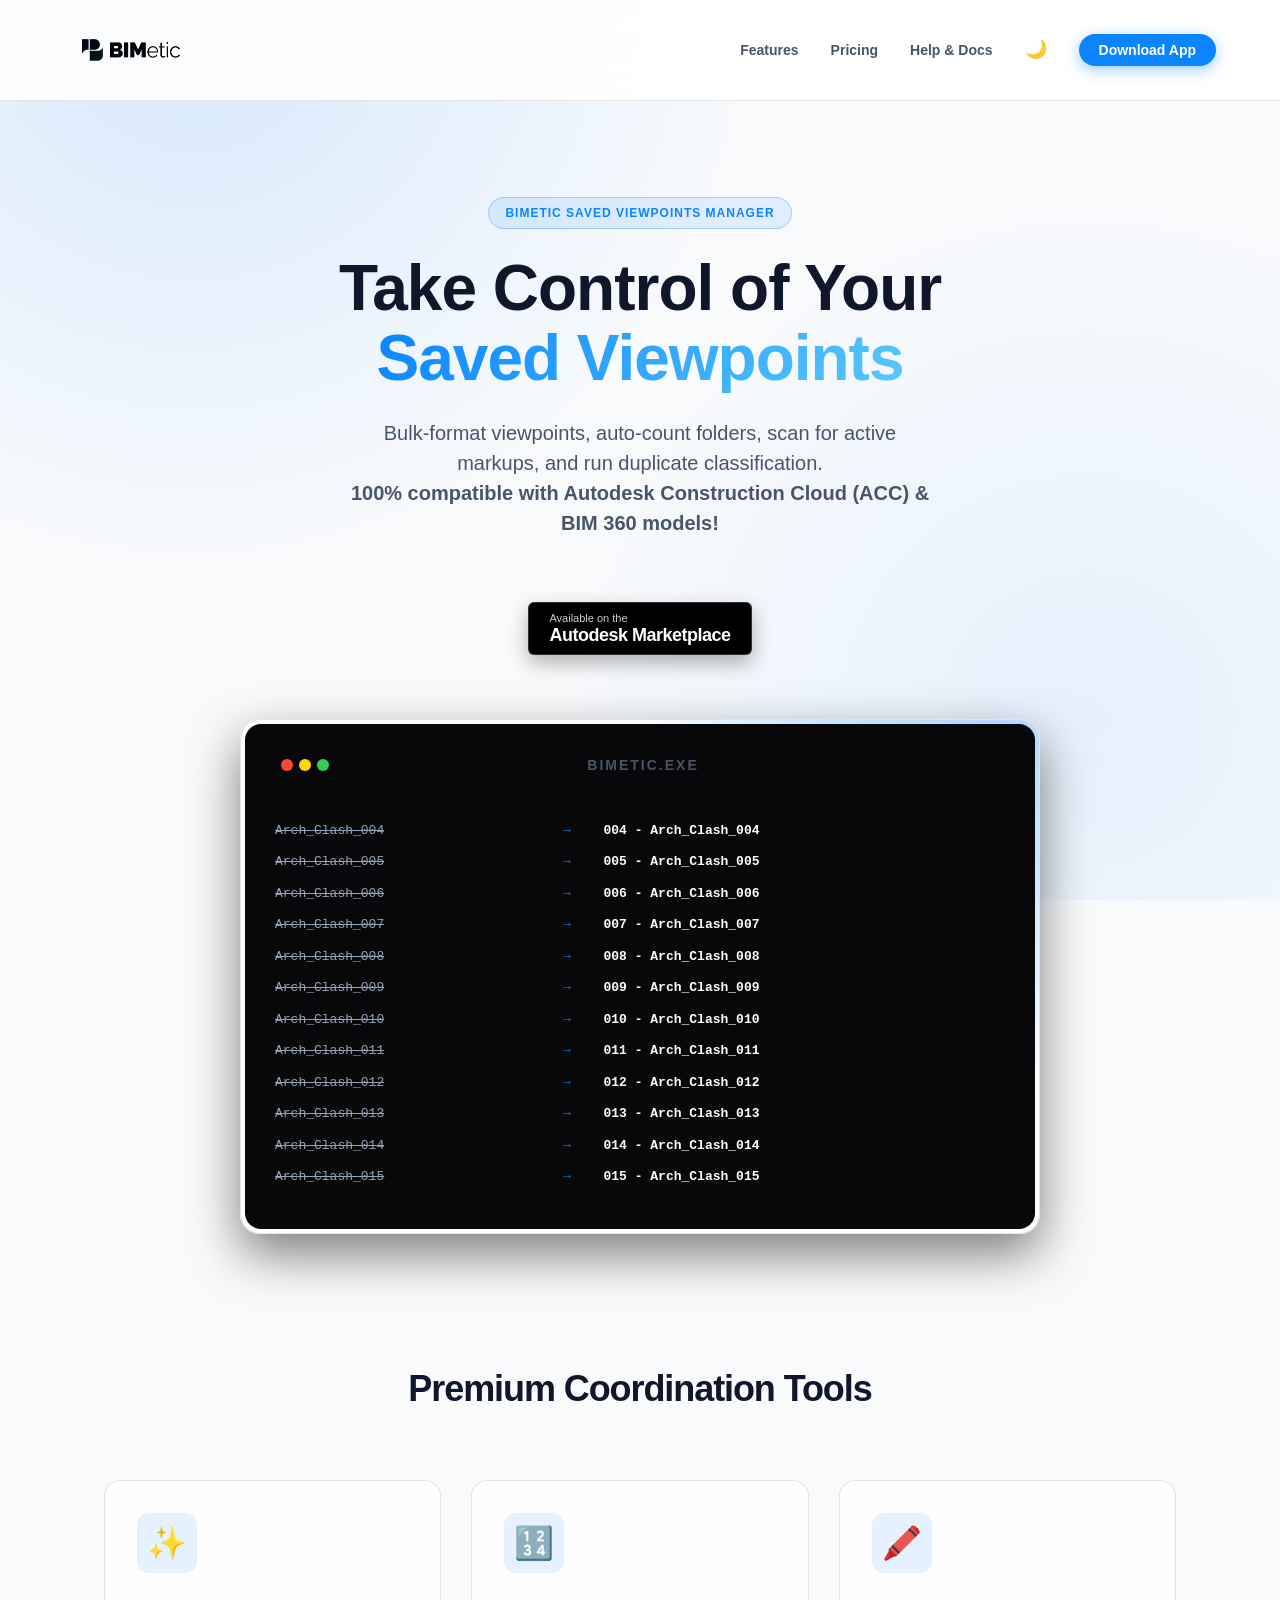
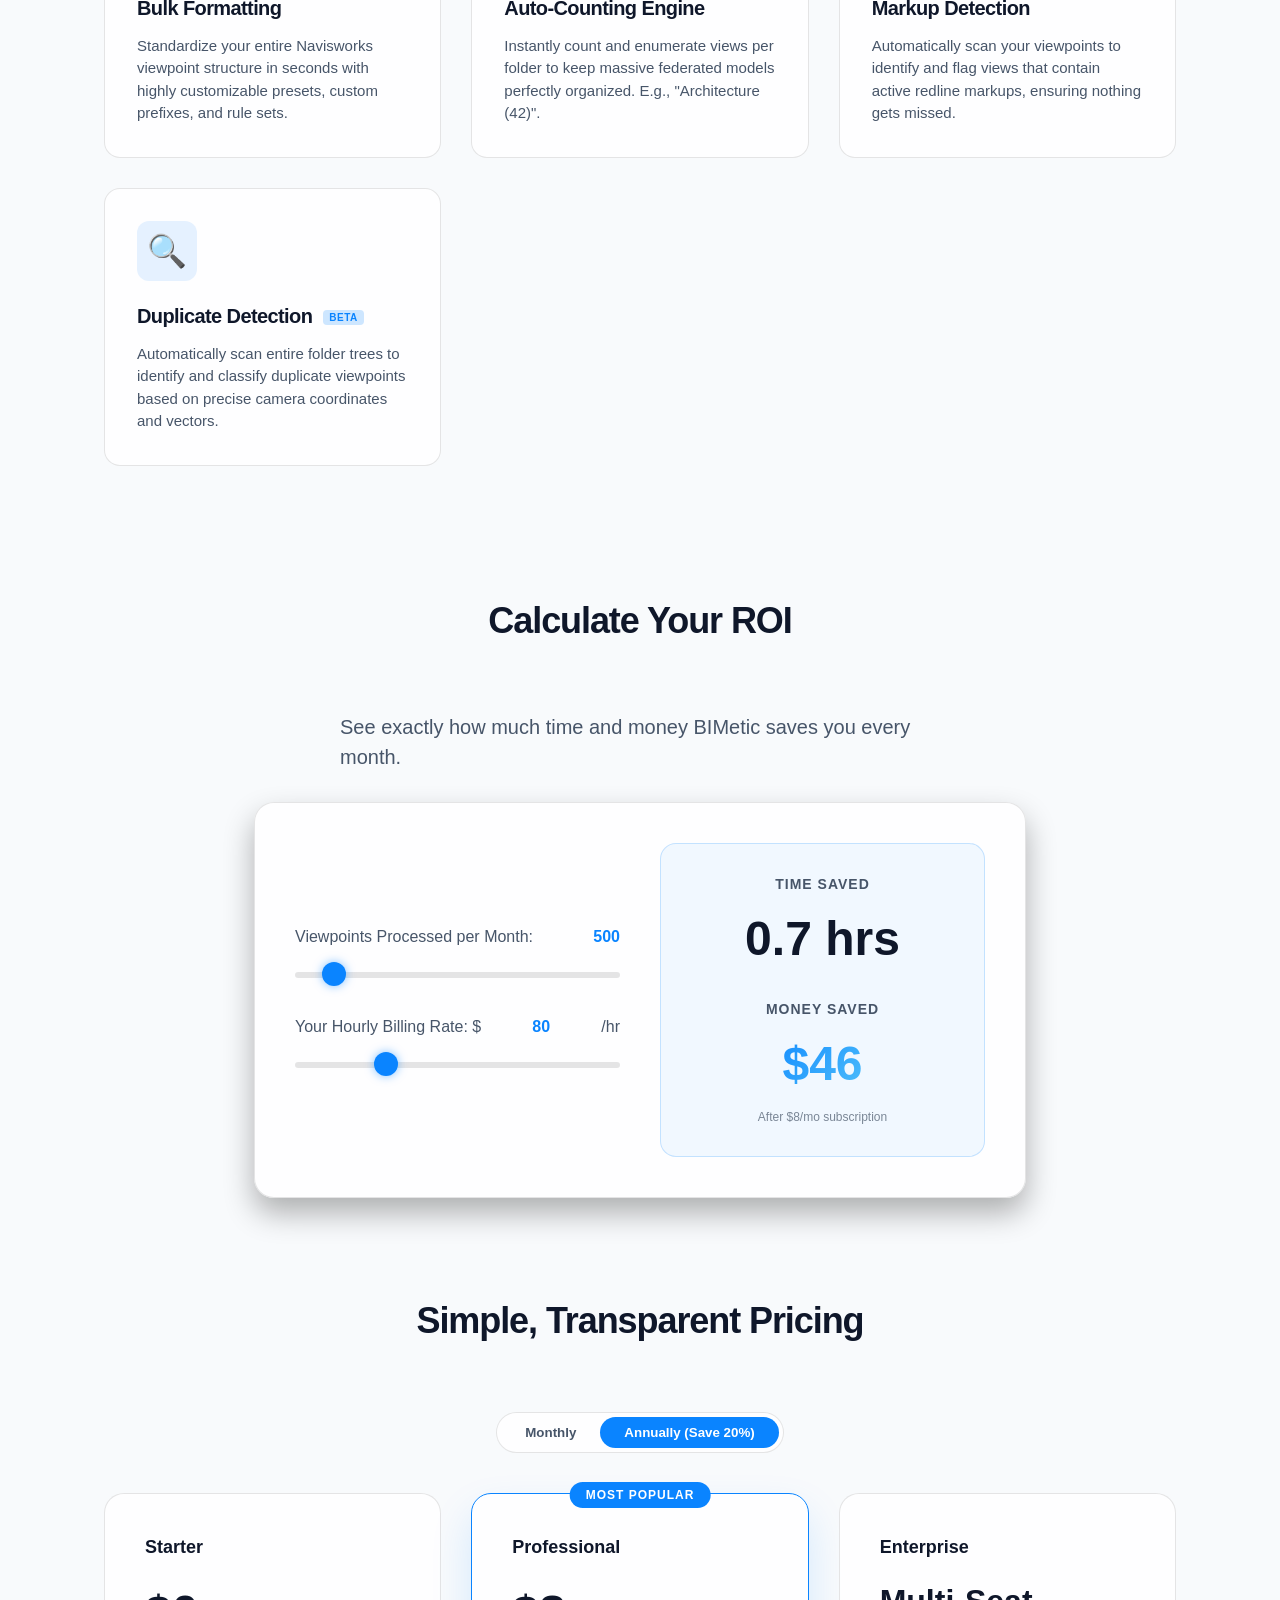
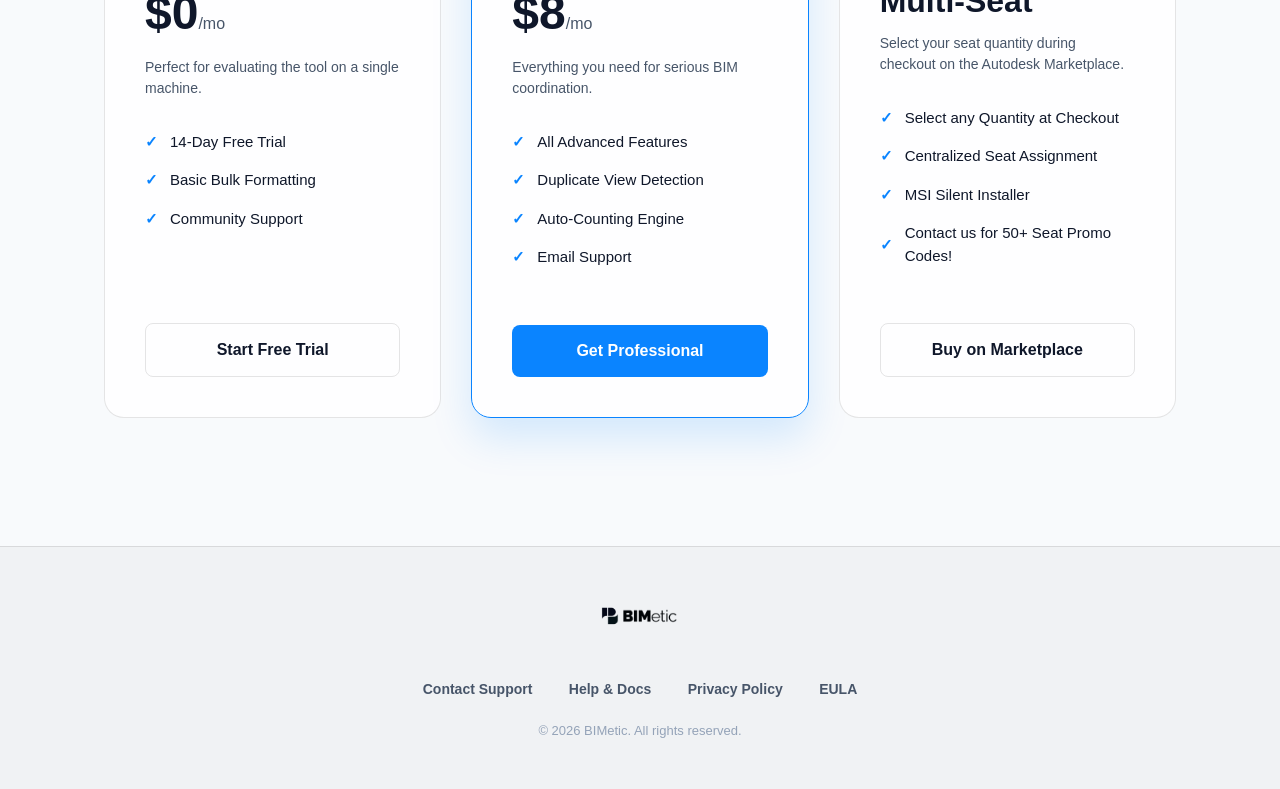
==== index.html @ 674b377f "Add files via upload" ====
<!DOCTYPE html>
<html lang="en">
<head>
    <meta charset="UTF-8">
    <meta name="viewport" content="width=device-width, initial-scale=1.0">
    <title>BIMetic | Saved Viewpoints Manager</title>
    <link rel="icon" type="image/png" href="icon.png">
    
    <!-- Open Graph / Social SEO Meta Tags -->
    <meta property="og:title" content="BIMetic | Saved Viewpoints Manager for Navisworks">
    <meta property="og:description" content="Premium, high-performance plugin to bulk-format, auto-count, and intelligently classify duplicate viewpoints in massive Navisworks federated models.">
    <meta property="og:image" content="logo.png">
    <meta property="og:type" content="website">
    <meta name="twitter:card" content="summary_large_image">
    <meta name="twitter:title" content="BIMetic | Saved Viewpoints Manager">
    <meta name="twitter:description" content="Bring order to your federated models with our ultra-premium automation engine.">
    <meta name="twitter:image" content="logo.png">
    
    <!-- Privacy-Friendly Analytics (Plausible) -->
    <script defer data-domain="bimetic.com" src="https://plausible.io/js/script.js"></script>
    <script>window.plausible = window.plausible || function() { (window.plausible.q = window.plausible.q || []).push(arguments) }</script>

    <link rel="stylesheet" href="styles.css">
</head>
<body data-theme="light">
    <header class="navbar">
        <div class="logo">
            <img src="logo.png" alt="BIMetic Logo">
        </div>
        <ul class="nav-links">
            <li><a href="#features">Features</a></li>
            <li><a href="#pricing">Pricing</a></li>
            <li><a href="help.html">Help & Docs</a></li>
            <li><button id="theme-btn" style="background:transparent; border:none; color:var(--text-primary); cursor:pointer; font-size:18px;">🌙</button></li>
            <li><a href="https://apps.autodesk.com/" class="btn-nav" target="_blank">Download App</a></li>
        </ul>
    </header>

    <section class="hero">
        <div class="badge">BIMETIC SAVED VIEWPOINTS MANAGER</div>
        <h1>Take Control of Your <br><span class="highlight">Saved Viewpoints</span></h1>
        <p class="subtitle">Bulk-format viewpoints, auto-count folders, scan for active markups, and run duplicate classification.<br><strong>100% compatible with Autodesk Construction Cloud (ACC) &amp; BIM 360 models!</strong></p>
        <a href="https://apps.autodesk.com/" target="_blank" style="display:inline-flex; align-items:center; background:#000; color:#fff; text-decoration:none; padding:10px 20px; border-radius:6px; margin-top:24px; font-family: -apple-system, BlinkMacSystemFont, 'Segoe UI', Roboto, Helvetica, Arial, sans-serif; box-shadow: 0 8px 20px rgba(0,0,0,0.3); transition: transform 0.2s ease; border: 1px solid rgba(255,255,255,0.2); animation: fadeInUp 0.8s ease-out 0.5s both;" onmouseover="this.style.transform='scale(1.05)'" onmouseout="this.style.transform='scale(1)'">
            <div style="display:flex; flex-direction:column; text-align:left;">
                <span style="font-size:11px; opacity:0.8; line-height:1; margin-bottom: 2px;">Available on the</span>
                <span style="font-size:18px; font-weight:bold; letter-spacing:-0.5px; line-height:1;">Autodesk Marketplace</span>
            </div>
        </a>
    </section>

    <!-- Sleek Terminal Demo Animation -->
    <div class="demo-container">
        <div class="demo-card">
            <div class="demo-inner">
                <div class="demo-header">
                    <div class="demo-controls">
                        <span></span><span></span><span></span>
                    </div>
                    <div class="demo-title">BIMETIC.EXE</div>
                    <div style="width: 48px;"></div> <!-- Spacer -->
                </div>
                
                <div class="demo-animation" id="demo-terminal" style="height: 380px; display: flex; flex-direction: column; justify-content: flex-start; overflow: hidden;">
                </div>
            </div>
        </div>
    </div>

    <!-- Markup Features Section -->
    <section id="features" class="features-section">
        <h2 class="section-title animate-on-scroll">Premium Coordination Tools</h2>
        <div class="features-grid">
            <div class="feature-card animate-on-scroll">
                <div class="feature-icon">✨</div>
                <h3>Bulk Formatting</h3>
                <p>Standardize your entire Navisworks viewpoint structure in seconds with highly customizable presets, custom prefixes, and rule sets.</p>
            </div>
            <div class="feature-card animate-on-scroll">
                <div class="feature-icon">🔢</div>
                <h3>Auto-Counting Engine</h3>
                <p>Instantly count and enumerate views per folder to keep massive federated models perfectly organized. E.g., "Architecture (42)".</p>
            </div>
            <div class="feature-card animate-on-scroll">
                <div class="feature-icon">🖍️</div>
                <h3>Markup Detection</h3>
                <p>Automatically scan your viewpoints to identify and flag views that contain active redline markups, ensuring nothing gets missed.</p>
            </div>
            <div class="feature-card animate-on-scroll">
                <div class="feature-icon">🔍</div>
                <h3>Duplicate Detection <span style="font-size: 10px; background: rgba(10, 132, 255, 0.2); color: var(--primary-blue); padding: 2px 6px; border-radius: 4px; vertical-align: middle; margin-left: 6px; letter-spacing: 0.5px;">BETA</span></h3>
                <p>Automatically scan entire folder trees to identify and classify duplicate viewpoints based on precise camera coordinates and vectors.</p>
            </div>
        </div>
    </section>

    <!-- ROI Calculator Section -->
    <section id="roi" class="roi-section">
        <h2 class="section-title animate-on-scroll">Calculate Your ROI</h2>
        <p class="subtitle animate-on-scroll" style="margin-bottom: 30px;">See exactly how much time and money BIMetic saves you every month.</p>
        
        <div class="roi-container animate-on-scroll">
            <div class="roi-sliders">
                <div class="slider-group">
                    <label for="roi-viewpoints">Viewpoints Processed per Month: <span id="roi-viewpoints-val" class="highlight-text">500</span></label>
                    <input type="range" id="roi-viewpoints" min="50" max="5000" step="50" value="500">
                </div>
                <div class="slider-group">
                    <label for="roi-rate">Your Hourly Billing Rate: $<span id="roi-rate-val" class="highlight-text">80</span>/hr</label>
                    <input type="range" id="roi-rate" min="20" max="250" step="5" value="80">
                </div>
            </div>
            <div class="roi-results">
                <div class="roi-stat">
                    <h4>Time Saved</h4>
                    <div class="roi-number" id="roi-time">0.7 hrs</div>
                </div>
                <div class="roi-stat">
                    <h4>Money Saved</h4>
                    <div class="roi-number highlight" id="roi-money">$46</div>
                    <div class="roi-disclaimer">After $8/mo subscription</div>
                </div>
            </div>
        </div>
    </section>

    <!-- Comprehensive Pricing Section -->
    <section id="pricing" class="pricing-section">
        <h2 class="section-title animate-on-scroll">Simple, Transparent Pricing</h2>
        
        <div class="pricing-toggle animate-on-scroll">
            <div class="toggle-bg">
                <button class="toggle-btn" id="btn-monthly">Monthly</button>
                <button class="toggle-btn active" id="btn-annual">Annually (Save 20%)</button>
            </div>
        </div>

        <div class="pricing-grid">
            <!-- Basic Tier -->
            <div class="pricing-card animate-on-scroll">
                <div class="pricing-tier">Starter</div>
                <div class="pricing-price" id="price-starter">$0<span>/mo</span></div>
                <p class="pricing-desc">Perfect for evaluating the tool on a single machine.</p>
                
                <ul class="pricing-features">
                    <li>14-Day Free Trial</li>
                    <li>Basic Bulk Formatting</li>
                    <li>Community Support</li>
                </ul>
                <a href="https://apps.autodesk.com/" class="btn-price btn-price-outline" target="_blank" onclick="plausible('Starter Tier Click')" style="text-align: center; display: block; text-decoration: none;">Start Free Trial</a>
            </div>

            <!-- Pro Tier (Popular) -->
            <div class="pricing-card popular animate-on-scroll">
                <div class="popular-badge">MOST POPULAR</div>
                <div class="pricing-tier">Professional</div>
                <div class="pricing-price" id="price-pro">$8<span>/mo</span></div>
                <p class="pricing-desc">Everything you need for serious BIM coordination.</p>
                
                <ul class="pricing-features">
                    <li>All Advanced Features</li>
                    <li>Duplicate View Detection</li>
                    <li>Auto-Counting Engine</li>
                    <li>Email Support</li>
                </ul>
                <a href="https://apps.autodesk.com/" class="btn-price btn-price-primary" target="_blank" onclick="plausible('Professional Tier Click')" style="text-align: center; display: block; text-decoration: none;">Get Professional</a>
            </div>

            <!-- Enterprise Tier -->
            <div class="pricing-card animate-on-scroll">
                <div class="pricing-tier">Enterprise</div>
                <div class="pricing-price" style="font-size: 32px;">Multi-Seat</div>
                <p class="pricing-desc">Select your seat quantity during checkout on the Autodesk Marketplace.</p>
                
                <ul class="pricing-features">
                    <li>Select any Quantity at Checkout</li>
                    <li>Centralized Seat Assignment</li>
                    <li>MSI Silent Installer</li>
                    <li>Contact us for 50+ Seat Promo Codes!</li>
                </ul>
                <a href="https://apps.autodesk.com/" class="btn-price btn-price-outline" target="_blank" onclick="plausible('Enterprise Tier Click')" style="text-align: center; display: block; text-decoration: none;">Buy on Marketplace</a>
            </div>
        </div>
    </section>

    <footer class="footer">
        <div class="logo" style="margin-bottom: 20px;">
            <img src="logo.png" alt="BIMetic Logo">
        </div>
        <div>
            <a href="contact.html">Contact Support</a>
            <a href="help.html">Help & Docs</a>
            <a href="privacy.html">Privacy Policy</a>
            <a href="eula.html">EULA</a>
        </div>
        <p style="font-size: 13px; color: var(--text-muted); margin-top: 20px;">&copy; 2026 BIMetic. All rights reserved.</p>
    </footer>

    <script src="script.js"></script>
</body>
</html>
---- styles.css ----
/* 
  BIMetic Ultra-Premium Web Theme 
  Aesthetic: Deep Dark Mode, Vibrant Accents, High-End SaaS 
*/

:root {
    --bg-main: #08080a; /* Deepest black for background */
    --bg-card: rgba(28, 28, 30, 0.7); /* Apple-like translucent grey */
    --bg-card-hover: rgba(44, 44, 46, 0.9);
    
    --text-primary: #ffffff;
    --text-secondary: #a1a1a6;
    --text-muted: #636366;
    
    --primary-blue: #0a84ff;
    --primary-blue-hover: #0070e0;
    --primary-glow: rgba(10, 132, 255, 0.4);
    
    --success-green: #30d158;
    
    --border-color: rgba(255, 255, 255, 0.1);
    --border-highlight: rgba(10, 132, 255, 0.5);
    
    --nav-bg: rgba(8, 8, 10, 0.8);
    --footer-bg: rgba(0, 0, 0, 0.5);
    
    --transition-smooth: all 0.3s cubic-bezier(0.25, 0.8, 0.25, 1);
}

[data-theme="light"] {
    --bg-main: #f8fafc;
    --bg-card: rgba(255, 255, 255, 0.8);
    --bg-card-hover: rgba(255, 255, 255, 1);
    
    --text-primary: #0f172a;
    --text-secondary: #475569;
    --text-muted: #94a3b8;
    
    --border-color: rgba(0, 0, 0, 0.1);
    --border-highlight: rgba(10, 132, 255, 0.5);
    
    --nav-bg: rgba(255, 255, 255, 0.9);
    --footer-bg: rgba(0, 0, 0, 0.03);
}

[data-theme="light"] .logo img,
[data-theme="light"] .footer img {
    /* If the logo has white text, we invert its brightness in light mode to make it dark */
    filter: brightness(0.1); 
}

* {
    margin: 0;
    padding: 0;
    box-sizing: border-box;
}

body {
    font-family: -apple-system, BlinkMacSystemFont, "SF Pro Display", "Segoe UI", Roboto, Helvetica, Arial, sans-serif;
    -webkit-font-smoothing: antialiased;
    -moz-osx-font-smoothing: grayscale;
    background-color: var(--bg-main);
    color: var(--text-primary);
    line-height: 1.5;
    overflow-x: hidden;
    
    /* Premium glow background */
    background-image: 
        radial-gradient(circle at 15% 0%, rgba(10, 132, 255, 0.15) 0%, transparent 40%),
        radial-gradient(circle at 85% 80%, rgba(10, 132, 255, 0.08) 0%, transparent 40%);
    background-attachment: fixed;
    transition: background-color 0.4s ease, color 0.4s ease;
}

h1, h2, h3 {
    letter-spacing: -0.03em;
}

/* Navbar */
.navbar {
    display: flex;
    justify-content: space-between;
    align-items: center;
    padding: 1.5rem 5%;
    position: sticky;
    top: 0;
    z-index: 100;
    background: var(--nav-bg);
    backdrop-filter: blur(20px);
    -webkit-backdrop-filter: blur(20px);
    border-bottom: 1px solid var(--border-color);
}

.logo {
    position: relative;
    z-index: 1;
    padding: 6px 14px;
    border-radius: 8px;
    display: inline-flex;
    align-items: center;
    background-color: transparent;
    transition: background-color 0.3s ease, box-shadow 0.3s ease;
}

.logo img {
    height: 40px;
    object-fit: contain;
    display: block;
}

/* Clean white container for dark logo in Dark Mode */
[data-theme="dark"] .logo {
    background-color: rgba(255, 255, 255, 0.95);
    box-shadow: 0 2px 10px rgba(0,0,0,0.2);
}

.nav-links {
    display: flex;
    gap: 2rem;
    list-style: none;
    align-items: center;
}

.nav-links a {
    color: var(--text-secondary);
    text-decoration: none;
    font-weight: 600;
    font-size: 14px;
    transition: var(--transition-smooth);
}

.nav-links a:hover {
    color: var(--text-primary);
}

.btn-nav {
    background: var(--primary-blue);
    color: white !important;
    padding: 8px 20px;
    border-radius: 20px;
    box-shadow: 0 4px 15px var(--primary-glow);
}

.btn-nav:hover {
    background: var(--primary-blue-hover);
    transform: translateY(-2px);
}

/* Header Section */
.hero {
    display: flex;
    flex-direction: column;
    align-items: center;
    text-align: center;
    padding: 6rem 5% 4rem;
    min-height: 60vh;
}

.badge {
    display: inline-flex;
    align-items: center;
    background: rgba(10, 132, 255, 0.1);
    border: 1px solid rgba(10, 132, 255, 0.3);
    border-radius: 100px;
    padding: 6px 16px;
    margin-bottom: 24px;
    font-size: 12px;
    font-weight: 700;
    letter-spacing: 1px;
    color: var(--primary-blue);
    animation: fadeInDown 0.8s ease-out;
}

.hero h1 {
    font-size: clamp(40px, 5vw, 64px);
    font-weight: 800;
    margin-bottom: 24px;
    color: var(--text-primary);
    letter-spacing: -1px;
    line-height: 1.1;
    animation: fadeInUp 0.8s ease-out 0.2s both;
}

.highlight {
    background: linear-gradient(135deg, #0a84ff, #5ac8fa);
    -webkit-background-clip: text;
    -webkit-text-fill-color: transparent;
}

.subtitle {
    font-size: 20px;
    color: var(--text-secondary);
    max-width: 600px;
    margin: 0 auto 40px;
    animation: fadeInUp 0.8s ease-out 0.4s both;
}

/* Demo Section (Surprise Me Animation) */
.demo-container {
    padding: 0 5% 6rem;
    display: flex;
    justify-content: center;
    perspective: 1000px;
    animation: fadeInUp 1s ease-out 0.6s both;
}

.demo-card {
    background: var(--bg-card);
    backdrop-filter: blur(20px);
    -webkit-backdrop-filter: blur(20px);
    border-radius: 20px;
    padding: 4px; /* Thin inner border effect */
    width: 100%;
    max-width: 800px;
    border: 1px solid var(--border-color);
    box-shadow: 0 20px 50px rgba(0,0,0,0.5);
    transition: var(--transition-smooth);
    position: relative;
    overflow: hidden;
}

/* Cool animated glow border around demo */
.demo-card::before {
    content: '';
    position: absolute;
    top: -50%; left: -50%;
    width: 200%; height: 200%;
    background: conic-gradient(transparent, var(--primary-blue), transparent 30%);
    animation: rotate 4s linear infinite;
    z-index: -1;
    opacity: 0.3;
}

@keyframes rotate {
    100% { transform: rotate(360deg); }
}

.demo-inner {
    background: #08080a; /* Hardcode dark theme for terminal readability */
    border-radius: 16px;
    padding: 30px;
    height: 100%;
}

.demo-header {
    display: flex;
    justify-content: space-between;
    align-items: center;
    margin-bottom: 24px;
    border-bottom: 1px solid var(--border-color);
    padding-bottom: 16px;
}

.demo-title {
    font-size: 14px;
    font-weight: 700;
    color: var(--text-secondary);
    letter-spacing: 2px;
}

.demo-controls span {
    display: inline-block;
    width: 12px; height: 12px;
    border-radius: 50%;
    margin-left: 6px;
}
.demo-controls span:nth-child(1) { background: #ff453a; }
.demo-controls span:nth-child(2) { background: #ffd60a; }
.demo-controls span:nth-child(3) { background: #30d158; }

.demo-animation {
    font-family: 'Consolas', 'Courier New', monospace;
    font-size: 15px;
    color: var(--text-secondary);
}

.demo-line {
    margin-bottom: 16px;
    display: flex;
    align-items: center;
    padding: 8px 0;
    border-bottom: 1px dashed rgba(255,255,255,0.05);
}

.demo-old {
    width: 40%;
    text-decoration: line-through;
    color: var(--text-muted);
}

.demo-arrow {
    width: 10%;
    text-align: center;
    color: var(--primary-blue);
    font-weight: bold;
}

.demo-new {
    width: 50%;
    color: var(--text-primary);
    font-weight: bold;
    min-height: 22px; /* Prevent layout shift */
}

/* Features Section */
.features-section {
    padding: 2rem 5% 6rem;
    max-width: 1200px;
    margin: 0 auto;
}

.section-title {
    text-align: center;
    font-size: 36px;
    margin-bottom: 4rem;
}

.features-grid {
    display: grid;
    grid-template-columns: repeat(auto-fit, minmax(300px, 1fr));
    gap: 30px;
}

.feature-card {
    background: var(--bg-card);
    border: 1px solid var(--border-color);
    border-radius: 16px;
    padding: 32px;
    transition: transform 0.1s ease-out, box-shadow 0.3s ease-out, border-color 0.3s ease-out, background 0.3s ease-out;
    position: relative;
    z-index: 1;
}

.feature-card::before {
    content: "";
    position: absolute;
    top: 0; left: 0; right: 0; bottom: 0;
    background: radial-gradient(600px circle at var(--mouse-x, 50%) var(--mouse-y, 50%), rgba(10, 132, 255, 0.08), transparent 40%);
    border-radius: inherit;
    z-index: -1;
    opacity: 0;
    transition: opacity 0.3s;
    pointer-events: none;
}

.feature-card:hover::before {
    opacity: 1;
}

.feature-card:hover {
    border-color: var(--border-highlight);
    box-shadow: 0 15px 30px rgba(0,0,0,0.4);
    background: var(--bg-card-hover);
}

.feature-icon {
    font-size: 32px;
    margin-bottom: 20px;
    background: rgba(10, 132, 255, 0.1);
    width: 60px;
    height: 60px;
    display: flex;
    align-items: center;
    justify-content: center;
    border-radius: 12px;
    color: var(--primary-blue);
}

.feature-card h3 {
    font-size: 20px;
    margin-bottom: 12px;
}

.feature-card p {
    font-size: 15px;
    color: var(--text-secondary);
}

/* ROI Calculator */
.roi-section {
    padding: 2rem 5% 4rem;
    max-width: 900px;
    margin: 0 auto;
}

.roi-container {
    background: var(--bg-card);
    border: 1px solid var(--border-color);
    border-radius: 20px;
    padding: 40px;
    display: grid;
    grid-template-columns: 1fr 1fr;
    gap: 40px;
    box-shadow: 0 15px 30px rgba(0,0,0,0.3);
}

.roi-sliders {
    display: flex;
    flex-direction: column;
    justify-content: center;
    gap: 30px;
}

.slider-group label {
    display: flex;
    justify-content: space-between;
    font-size: 16px;
    color: var(--text-secondary);
    margin-bottom: 12px;
}

.highlight-text {
    color: var(--primary-blue);
    font-weight: bold;
}

input[type=range] {
    -webkit-appearance: none;
    width: 100%;
    background: transparent;
}

input[type=range]::-webkit-slider-thumb {
    -webkit-appearance: none;
    height: 24px;
    width: 24px;
    border-radius: 50%;
    background: var(--primary-blue);
    cursor: pointer;
    margin-top: -10px;
    box-shadow: 0 0 10px rgba(10, 132, 255, 0.5);
}

input[type=range]::-webkit-slider-runnable-track {
    width: 100%;
    height: 6px;
    cursor: pointer;
    background: var(--border-color);
    border-radius: 3px;
}

.roi-results {
    background: rgba(10, 132, 255, 0.05);
    border-radius: 16px;
    padding: 30px;
    display: flex;
    flex-direction: column;
    justify-content: center;
    align-items: center;
    border: 1px solid rgba(10, 132, 255, 0.2);
    text-align: center;
}

.roi-stat {
    margin-bottom: 24px;
}

.roi-stat:last-child {
    margin-bottom: 0;
}

.roi-stat h4 {
    color: var(--text-secondary);
    font-size: 14px;
    text-transform: uppercase;
    letter-spacing: 1px;
    margin-bottom: 8px;
}

.roi-number {
    font-size: 48px;
    font-weight: 800;
    color: var(--text-primary);
}

.roi-disclaimer {
    font-size: 12px;
    color: var(--text-secondary);
    margin-top: 8px;
    opacity: 0.7;
}

@media (max-width: 768px) {
    .roi-container {
        grid-template-columns: 1fr;
    }
}

/* Pricing Section */
.pricing-section {
    padding: 2rem 5% 8rem;
    max-width: 1200px;
    margin: 0 auto;
}

.pricing-toggle {
    display: flex;
    justify-content: center;
    margin-bottom: 40px;
}

.toggle-bg {
    background: var(--bg-card);
    padding: 4px;
    border-radius: 30px;
    display: inline-flex;
    border: 1px solid var(--border-color);
}

.toggle-btn {
    padding: 8px 24px;
    border-radius: 20px;
    border: none;
    background: transparent;
    color: var(--text-secondary);
    font-weight: 600;
    cursor: pointer;
    transition: var(--transition-smooth);
}

.toggle-btn.active {
    background: var(--primary-blue);
    color: white;
}

.pricing-grid {
    display: grid;
    grid-template-columns: repeat(3, 1fr);
    gap: 30px;
}

@media (max-width: 950px) {
    .pricing-grid {
        grid-template-columns: 1fr;
    }
}

.pricing-card {
    background: var(--bg-card);
    border: 1px solid var(--border-color);
    border-radius: 20px;
    padding: 40px;
    display: flex;
    flex-direction: column;
    transition: transform 0.1s ease-out, box-shadow 0.3s ease-out, border-color 0.3s ease-out;
    position: relative;
    z-index: 1;
}

.pricing-card::before {
    content: "";
    position: absolute;
    top: 0; left: 0; right: 0; bottom: 0;
    background: radial-gradient(600px circle at var(--mouse-x, 50%) var(--mouse-y, 50%), rgba(10, 132, 255, 0.08), transparent 40%);
    border-radius: inherit;
    z-index: -1;
    opacity: 0;
    transition: opacity 0.3s;
    pointer-events: none;
}

.pricing-card:hover::before {
    opacity: 1;
}

.pricing-card:hover {
    border-color: var(--border-highlight);
    box-shadow: 0 15px 30px rgba(0,0,0,0.4);
}

.pricing-card.popular {
    border-color: var(--primary-blue);
    position: relative;
    transform: scale(1.05);
    box-shadow: 0 20px 40px rgba(10, 132, 255, 0.15);
}

@media (max-width: 900px) {
    .pricing-card.popular {
        transform: scale(1);
    }
}

.popular-badge {
    position: absolute;
    top: -12px;
    left: 50%;
    transform: translateX(-50%);
    background: var(--primary-blue);
    color: white;
    padding: 4px 16px;
    border-radius: 20px;
    font-size: 12px;
    font-weight: 700;
    letter-spacing: 1px;
}

.pricing-tier {
    font-size: 18px;
    font-weight: 700;
    margin-bottom: 16px;
}

.pricing-price {
    font-size: 48px;
    font-weight: 800;
    margin-bottom: 8px;
}

.pricing-price span {
    font-size: 16px;
    color: var(--text-secondary);
    font-weight: 400;
}

.pricing-desc {
    color: var(--text-secondary);
    font-size: 14px;
    margin-bottom: 32px;
    min-height: 42px;
}

.pricing-features {
    list-style: none;
    margin-bottom: 40px;
    flex: 1;
}

.pricing-features li {
    margin-bottom: 16px;
    display: flex;
    align-items: center;
    font-size: 15px;
}

.pricing-features li::before {
    content: '✓';
    color: var(--primary-blue);
    font-weight: bold;
    margin-right: 12px;
}

.btn-price {
    width: 100%;
    padding: 14px 0;
    border-radius: 8px;
    font-weight: 700;
    font-size: 16px;
    cursor: pointer;
    transition: var(--transition-smooth);
    border: none;
}

.btn-price-primary {
    background: var(--primary-blue);
    color: white;
}

.btn-price-primary:hover {
    background: var(--primary-blue-hover);
    box-shadow: 0 4px 15px var(--primary-glow);
}

.btn-price-outline {
    background: transparent;
    border: 1px solid var(--border-color);
    color: var(--text-primary);
}

.btn-price-outline:hover {
    background: rgba(255,255,255,0.05);
    border-color: var(--text-secondary);
}

/* Footer */
.footer {
    padding: 3rem 5%;
    text-align: center;
    border-top: 1px solid var(--border-color);
    background: var(--footer-bg);
}

.footer img {
    height: 30px;
    margin-bottom: 20px;
}

.footer a {
    color: var(--text-secondary);
    text-decoration: none;
    font-size: 14px;
    margin: 0 16px;
    font-weight: 600;
    transition: color 0.2s;
}

.footer a:hover {
    color: var(--primary-blue);
}

/* Animations */
@keyframes fadeInUp {
    from { opacity: 0; transform: translateY(30px); }
    to { opacity: 1; transform: translateY(0); }
}

@keyframes fadeInDown {
    from { opacity: 0; transform: translateY(-20px); }
    to { opacity: 1; transform: translateY(0); }
}

.animate-on-scroll {
    opacity: 0;
}
.animate-on-scroll.visible {
    animation: fadeInUp 0.8s cubic-bezier(0.25, 0.8, 0.25, 1) forwards;
}

/* Contact Form Styles */
.contact-form {
    background: var(--bg-card);
    border: 1px solid var(--border-color);
    border-radius: 16px;
    padding: 40px;
    margin-top: 40px;
    box-shadow: 0 15px 30px rgba(0,0,0,0.3);
}

.form-group {
    margin-bottom: 24px;
    text-align: left;
}

.form-group label {
    display: block;
    margin-bottom: 8px;
    font-size: 14px;
    font-weight: 600;
    color: var(--text-secondary);
}

.form-control {
    width: 100%;
    padding: 14px 16px;
    border-radius: 8px;
    border: 1px solid var(--border-color);
    background: rgba(0,0,0,0.2);
    color: var(--text-primary);
    font-family: inherit;
    font-size: 15px;
    transition: var(--transition-smooth);
}

[data-theme="light"] .form-control {
    background: rgba(255,255,255,0.5);
}

.form-control:focus {
    outline: none;
    border-color: var(--primary-blue);
    box-shadow: 0 0 0 3px var(--primary-glow);
}

textarea.form-control {
    resize: vertical;
    min-height: 120px;
}
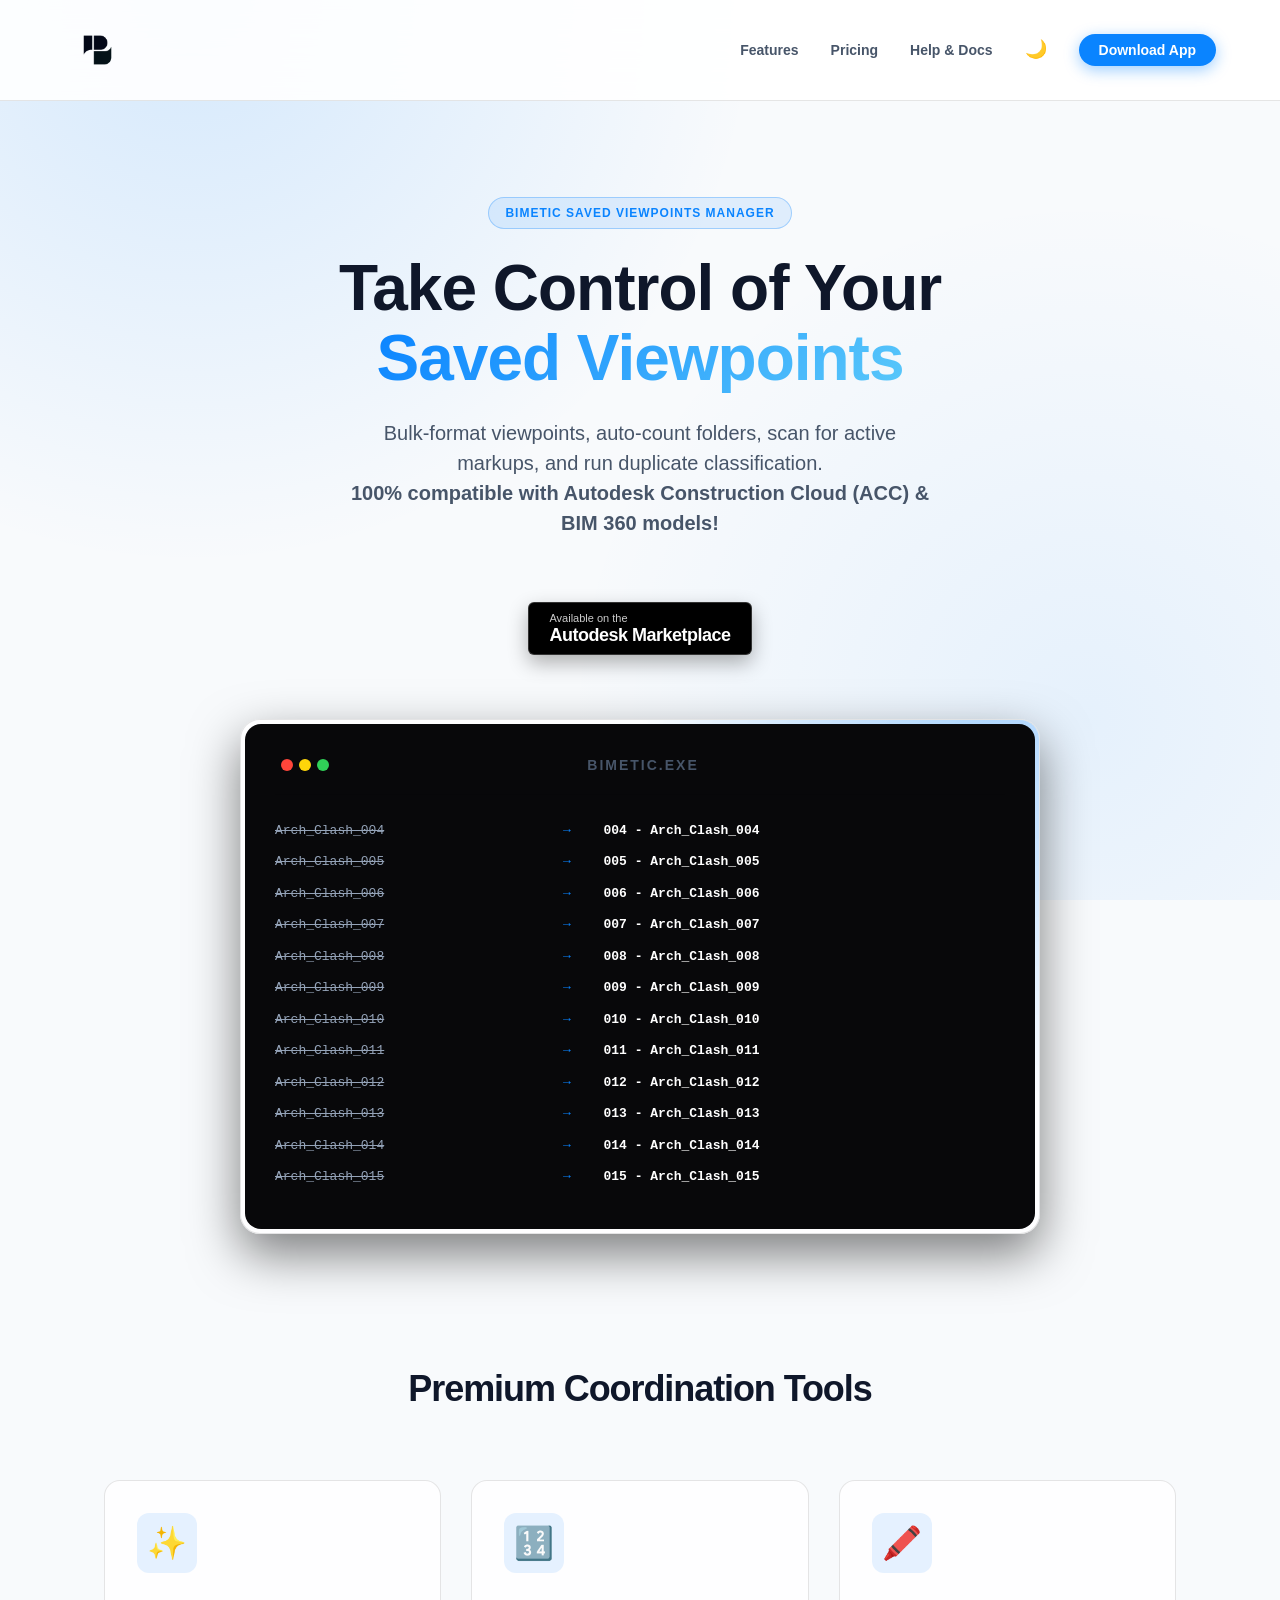
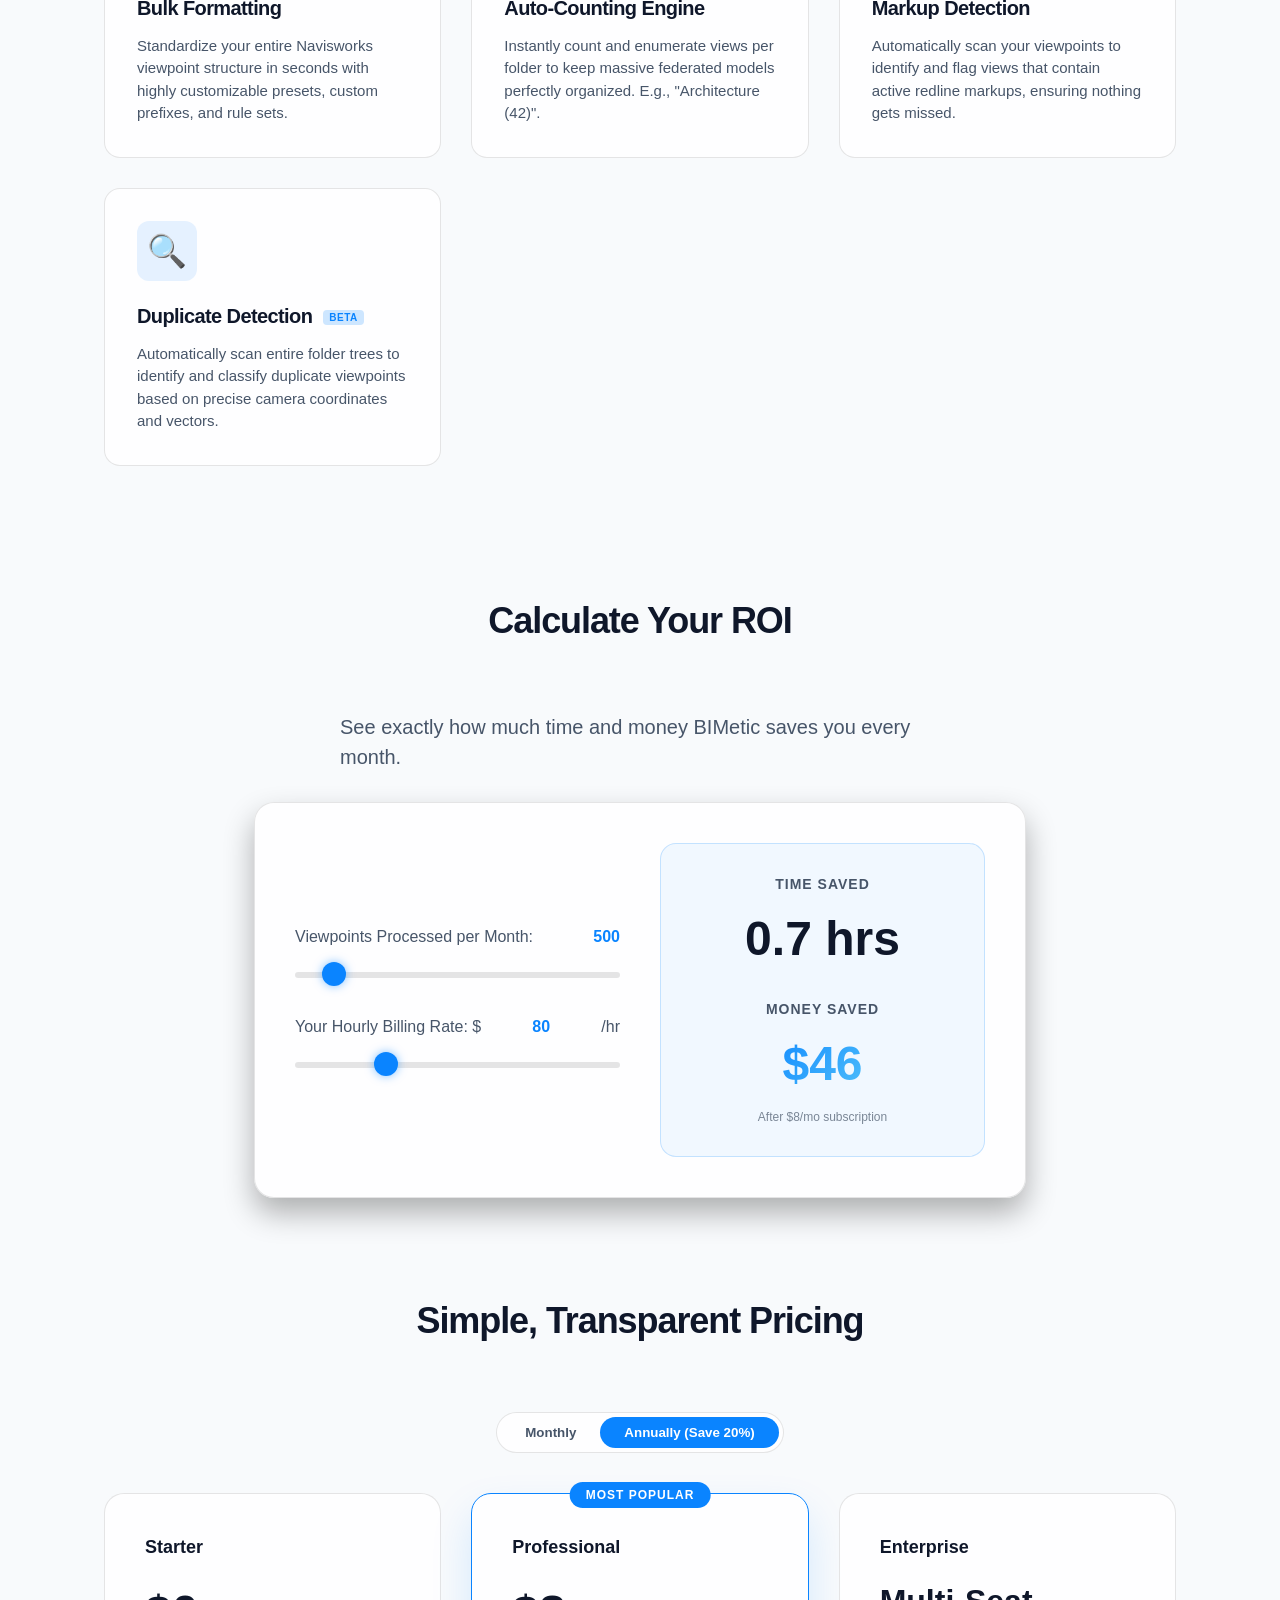
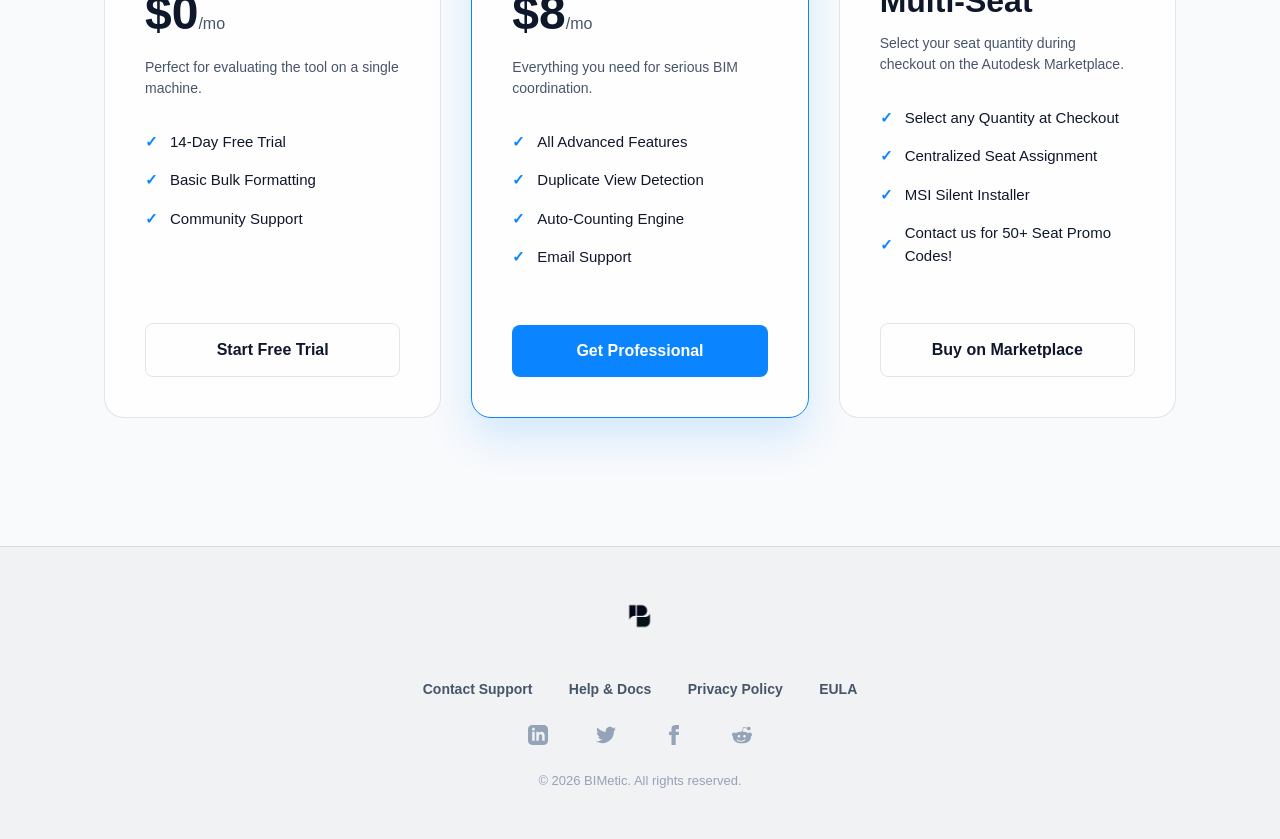
==== commit 9ea61bf1: "Add files via upload" ====
--- a/index.html
+++ b/index.html
@@ -1,200 +1,208 @@
-<!DOCTYPE html>
-<html lang="en">
-<head>
-    <meta charset="UTF-8">
-    <meta name="viewport" content="width=device-width, initial-scale=1.0">
-    <title>BIMetic | Saved Viewpoints Manager</title>
-    <link rel="icon" type="image/png" href="icon.png">
-    
-    <!-- Open Graph / Social SEO Meta Tags -->
-    <meta property="og:title" content="BIMetic | Saved Viewpoints Manager for Navisworks">
-    <meta property="og:description" content="Premium, high-performance plugin to bulk-format, auto-count, and intelligently classify duplicate viewpoints in massive Navisworks federated models.">
-    <meta property="og:image" content="logo.png">
-    <meta property="og:type" content="website">
-    <meta name="twitter:card" content="summary_large_image">
-    <meta name="twitter:title" content="BIMetic | Saved Viewpoints Manager">
-    <meta name="twitter:description" content="Bring order to your federated models with our ultra-premium automation engine.">
-    <meta name="twitter:image" content="logo.png">
-    
-    <!-- Privacy-Friendly Analytics (Plausible) -->
-    <script defer data-domain="bimetic.com" src="https://plausible.io/js/script.js"></script>
-    <script>window.plausible = window.plausible || function() { (window.plausible.q = window.plausible.q || []).push(arguments) }</script>
-
-    <link rel="stylesheet" href="styles.css">
-</head>
-<body data-theme="light">
-    <header class="navbar">
-        <div class="logo">
-            <img src="logo.png" alt="BIMetic Logo">
-        </div>
-        <ul class="nav-links">
-            <li><a href="#features">Features</a></li>
-            <li><a href="#pricing">Pricing</a></li>
-            <li><a href="help.html">Help & Docs</a></li>
-            <li><button id="theme-btn" style="background:transparent; border:none; color:var(--text-primary); cursor:pointer; font-size:18px;">🌙</button></li>
-            <li><a href="https://apps.autodesk.com/" class="btn-nav" target="_blank">Download App</a></li>
-        </ul>
-    </header>
-
-    <section class="hero">
-        <div class="badge">BIMETIC SAVED VIEWPOINTS MANAGER</div>
-        <h1>Take Control of Your <br><span class="highlight">Saved Viewpoints</span></h1>
-        <p class="subtitle">Bulk-format viewpoints, auto-count folders, scan for active markups, and run duplicate classification.<br><strong>100% compatible with Autodesk Construction Cloud (ACC) &amp; BIM 360 models!</strong></p>
-        <a href="https://apps.autodesk.com/" target="_blank" style="display:inline-flex; align-items:center; background:#000; color:#fff; text-decoration:none; padding:10px 20px; border-radius:6px; margin-top:24px; font-family: -apple-system, BlinkMacSystemFont, 'Segoe UI', Roboto, Helvetica, Arial, sans-serif; box-shadow: 0 8px 20px rgba(0,0,0,0.3); transition: transform 0.2s ease; border: 1px solid rgba(255,255,255,0.2); animation: fadeInUp 0.8s ease-out 0.5s both;" onmouseover="this.style.transform='scale(1.05)'" onmouseout="this.style.transform='scale(1)'">
-            <div style="display:flex; flex-direction:column; text-align:left;">
-                <span style="font-size:11px; opacity:0.8; line-height:1; margin-bottom: 2px;">Available on the</span>
-                <span style="font-size:18px; font-weight:bold; letter-spacing:-0.5px; line-height:1;">Autodesk Marketplace</span>
-            </div>
-        </a>
-    </section>
-
-    <!-- Sleek Terminal Demo Animation -->
-    <div class="demo-container">
-        <div class="demo-card">
-            <div class="demo-inner">
-                <div class="demo-header">
-                    <div class="demo-controls">
-                        <span></span><span></span><span></span>
-                    </div>
-                    <div class="demo-title">BIMETIC.EXE</div>
-                    <div style="width: 48px;"></div> <!-- Spacer -->
-                </div>
-                
-                <div class="demo-animation" id="demo-terminal" style="height: 380px; display: flex; flex-direction: column; justify-content: flex-start; overflow: hidden;">
-                </div>
-            </div>
-        </div>
-    </div>
-
-    <!-- Markup Features Section -->
-    <section id="features" class="features-section">
-        <h2 class="section-title animate-on-scroll">Premium Coordination Tools</h2>
-        <div class="features-grid">
-            <div class="feature-card animate-on-scroll">
-                <div class="feature-icon">✨</div>
-                <h3>Bulk Formatting</h3>
-                <p>Standardize your entire Navisworks viewpoint structure in seconds with highly customizable presets, custom prefixes, and rule sets.</p>
-            </div>
-            <div class="feature-card animate-on-scroll">
-                <div class="feature-icon">🔢</div>
-                <h3>Auto-Counting Engine</h3>
-                <p>Instantly count and enumerate views per folder to keep massive federated models perfectly organized. E.g., "Architecture (42)".</p>
-            </div>
-            <div class="feature-card animate-on-scroll">
-                <div class="feature-icon">🖍️</div>
-                <h3>Markup Detection</h3>
-                <p>Automatically scan your viewpoints to identify and flag views that contain active redline markups, ensuring nothing gets missed.</p>
-            </div>
-            <div class="feature-card animate-on-scroll">
-                <div class="feature-icon">🔍</div>
-                <h3>Duplicate Detection <span style="font-size: 10px; background: rgba(10, 132, 255, 0.2); color: var(--primary-blue); padding: 2px 6px; border-radius: 4px; vertical-align: middle; margin-left: 6px; letter-spacing: 0.5px;">BETA</span></h3>
-                <p>Automatically scan entire folder trees to identify and classify duplicate viewpoints based on precise camera coordinates and vectors.</p>
-            </div>
-        </div>
-    </section>
-
-    <!-- ROI Calculator Section -->
-    <section id="roi" class="roi-section">
-        <h2 class="section-title animate-on-scroll">Calculate Your ROI</h2>
-        <p class="subtitle animate-on-scroll" style="margin-bottom: 30px;">See exactly how much time and money BIMetic saves you every month.</p>
-        
-        <div class="roi-container animate-on-scroll">
-            <div class="roi-sliders">
-                <div class="slider-group">
-                    <label for="roi-viewpoints">Viewpoints Processed per Month: <span id="roi-viewpoints-val" class="highlight-text">500</span></label>
-                    <input type="range" id="roi-viewpoints" min="50" max="5000" step="50" value="500">
-                </div>
-                <div class="slider-group">
-                    <label for="roi-rate">Your Hourly Billing Rate: $<span id="roi-rate-val" class="highlight-text">80</span>/hr</label>
-                    <input type="range" id="roi-rate" min="20" max="250" step="5" value="80">
-                </div>
-            </div>
-            <div class="roi-results">
-                <div class="roi-stat">
-                    <h4>Time Saved</h4>
-                    <div class="roi-number" id="roi-time">0.7 hrs</div>
-                </div>
-                <div class="roi-stat">
-                    <h4>Money Saved</h4>
-                    <div class="roi-number highlight" id="roi-money">$46</div>
-                    <div class="roi-disclaimer">After $8/mo subscription</div>
-                </div>
-            </div>
-        </div>
-    </section>
-
-    <!-- Comprehensive Pricing Section -->
-    <section id="pricing" class="pricing-section">
-        <h2 class="section-title animate-on-scroll">Simple, Transparent Pricing</h2>
-        
-        <div class="pricing-toggle animate-on-scroll">
-            <div class="toggle-bg">
-                <button class="toggle-btn" id="btn-monthly">Monthly</button>
-                <button class="toggle-btn active" id="btn-annual">Annually (Save 20%)</button>
-            </div>
-        </div>
-
-        <div class="pricing-grid">
-            <!-- Basic Tier -->
-            <div class="pricing-card animate-on-scroll">
-                <div class="pricing-tier">Starter</div>
-                <div class="pricing-price" id="price-starter">$0<span>/mo</span></div>
-                <p class="pricing-desc">Perfect for evaluating the tool on a single machine.</p>
-                
-                <ul class="pricing-features">
-                    <li>14-Day Free Trial</li>
-                    <li>Basic Bulk Formatting</li>
-                    <li>Community Support</li>
-                </ul>
-                <a href="https://apps.autodesk.com/" class="btn-price btn-price-outline" target="_blank" onclick="plausible('Starter Tier Click')" style="text-align: center; display: block; text-decoration: none;">Start Free Trial</a>
-            </div>
-
-            <!-- Pro Tier (Popular) -->
-            <div class="pricing-card popular animate-on-scroll">
-                <div class="popular-badge">MOST POPULAR</div>
-                <div class="pricing-tier">Professional</div>
-                <div class="pricing-price" id="price-pro">$8<span>/mo</span></div>
-                <p class="pricing-desc">Everything you need for serious BIM coordination.</p>
-                
-                <ul class="pricing-features">
-                    <li>All Advanced Features</li>
-                    <li>Duplicate View Detection</li>
-                    <li>Auto-Counting Engine</li>
-                    <li>Email Support</li>
-                </ul>
-                <a href="https://apps.autodesk.com/" class="btn-price btn-price-primary" target="_blank" onclick="plausible('Professional Tier Click')" style="text-align: center; display: block; text-decoration: none;">Get Professional</a>
-            </div>
-
-            <!-- Enterprise Tier -->
-            <div class="pricing-card animate-on-scroll">
-                <div class="pricing-tier">Enterprise</div>
-                <div class="pricing-price" style="font-size: 32px;">Multi-Seat</div>
-                <p class="pricing-desc">Select your seat quantity during checkout on the Autodesk Marketplace.</p>
-                
-                <ul class="pricing-features">
-                    <li>Select any Quantity at Checkout</li>
-                    <li>Centralized Seat Assignment</li>
-                    <li>MSI Silent Installer</li>
-                    <li>Contact us for 50+ Seat Promo Codes!</li>
-                </ul>
-                <a href="https://apps.autodesk.com/" class="btn-price btn-price-outline" target="_blank" onclick="plausible('Enterprise Tier Click')" style="text-align: center; display: block; text-decoration: none;">Buy on Marketplace</a>
-            </div>
-        </div>
-    </section>
-
-    <footer class="footer">
-        <div class="logo" style="margin-bottom: 20px;">
-            <img src="logo.png" alt="BIMetic Logo">
-        </div>
-        <div>
-            <a href="contact.html">Contact Support</a>
-            <a href="help.html">Help & Docs</a>
-            <a href="privacy.html">Privacy Policy</a>
-            <a href="eula.html">EULA</a>
+<!DOCTYPE html>
+<html lang="en">
+<head>
+    <meta charset="UTF-8">
+    <meta name="viewport" content="width=device-width, initial-scale=1.0">
+    <title>BIMetic | Saved Viewpoints Manager</title>
+    <link rel="icon" type="image/png" href="icon.png">
+    
+    <!-- Open Graph / Social SEO Meta Tags -->
+    <meta property="og:title" content="BIMetic | Saved Viewpoints Manager for Navisworks">
+    <meta property="og:description" content="Premium, high-performance plugin to bulk-format, auto-count, and intelligently classify duplicate viewpoints in massive Navisworks federated models.">
+    <meta property="og:image" content="logo.png">
+    <meta property="og:type" content="website">
+    <meta name="twitter:card" content="summary_large_image">
+    <meta name="twitter:title" content="BIMetic | Saved Viewpoints Manager">
+    <meta name="twitter:description" content="Bring order to your federated models with our ultra-premium automation engine.">
+    <meta name="twitter:image" content="logo.png">
+    
+    <!-- Privacy-Friendly Analytics (Plausible) -->
+    <script defer data-domain="bimetic.com" src="https://plausible.io/js/script.js"></script>
+    <script>window.plausible = window.plausible || function() { (window.plausible.q = window.plausible.q || []).push(arguments) }</script>
+
+    <link rel="stylesheet" href="styles.css">
+</head>
+<body data-theme="light">
+    <header class="navbar">
+        <div class="logo">
+            <img src="logo_full.png" alt="BIMetic Logo">
+        </div>
+        <ul class="nav-links">
+            <li><a href="#features">Features</a></li>
+            <li><a href="#pricing">Pricing</a></li>
+            <li><a href="help.html">Help & Docs</a></li>
+            <li><button id="theme-btn" style="background:transparent; border:none; color:var(--text-primary); cursor:pointer; font-size:18px;">🌙</button></li>
+            <li><a href="https://apps.autodesk.com/" class="btn-nav" target="_blank">Download App</a></li>
+        </ul>
+    </header>
+
+    <section class="hero">
+        <div class="badge">BIMETIC SAVED VIEWPOINTS MANAGER</div>
+        <h1>Take Control of Your <br><span class="highlight">Saved Viewpoints</span></h1>
+        <p class="subtitle">Bulk-format viewpoints, auto-count folders, scan for active markups, and run duplicate classification.<br><strong>100% compatible with Autodesk Construction Cloud (ACC) &amp; BIM 360 models!</strong></p>
+        <a href="https://apps.autodesk.com/" target="_blank" style="display:inline-flex; align-items:center; background:#000; color:#fff; text-decoration:none; padding:10px 20px; border-radius:6px; margin-top:24px; font-family: -apple-system, BlinkMacSystemFont, 'Segoe UI', Roboto, Helvetica, Arial, sans-serif; box-shadow: 0 8px 20px rgba(0,0,0,0.3); transition: transform 0.2s ease; border: 1px solid rgba(255,255,255,0.2); animation: fadeInUp 0.8s ease-out 0.5s both;" onmouseover="this.style.transform='scale(1.05)'" onmouseout="this.style.transform='scale(1)'">
+            <div style="display:flex; flex-direction:column; text-align:left;">
+                <span style="font-size:11px; opacity:0.8; line-height:1; margin-bottom: 2px;">Available on the</span>
+                <span style="font-size:18px; font-weight:bold; letter-spacing:-0.5px; line-height:1;">Autodesk Marketplace</span>
+            </div>
+        </a>
+    </section>
+
+    <!-- Sleek Terminal Demo Animation -->
+    <div class="demo-container">
+        <div class="demo-card">
+            <div class="demo-inner">
+                <div class="demo-header">
+                    <div class="demo-controls">
+                        <span></span><span></span><span></span>
+                    </div>
+                    <div class="demo-title">BIMETIC.EXE</div>
+                    <div style="width: 48px;"></div> <!-- Spacer -->
+                </div>
+                
+                <div class="demo-animation" id="demo-terminal" style="height: 380px; display: flex; flex-direction: column; justify-content: flex-start; overflow: hidden;">
+                </div>
+            </div>
+        </div>
+    </div>
+
+    <!-- Markup Features Section -->
+    <section id="features" class="features-section">
+        <h2 class="section-title animate-on-scroll">Premium Coordination Tools</h2>
+        <div class="features-grid">
+            <div class="feature-card animate-on-scroll">
+                <div class="feature-icon">✨</div>
+                <h3>Bulk Formatting</h3>
+                <p>Standardize your entire Navisworks viewpoint structure in seconds with highly customizable presets, custom prefixes, and rule sets.</p>
+            </div>
+            <div class="feature-card animate-on-scroll">
+                <div class="feature-icon">🔢</div>
+                <h3>Auto-Counting Engine</h3>
+                <p>Instantly count and enumerate views per folder to keep massive federated models perfectly organized. E.g., "Architecture (42)".</p>
+            </div>
+            <div class="feature-card animate-on-scroll">
+                <div class="feature-icon">🖍️</div>
+                <h3>Markup Detection</h3>
+                <p>Automatically scan your viewpoints to identify and flag views that contain active redline markups, ensuring nothing gets missed.</p>
+            </div>
+            <div class="feature-card animate-on-scroll">
+                <div class="feature-icon">🔍</div>
+                <h3>Duplicate Detection <span style="font-size: 10px; background: rgba(10, 132, 255, 0.2); color: var(--primary-blue); padding: 2px 6px; border-radius: 4px; vertical-align: middle; margin-left: 6px; letter-spacing: 0.5px;">BETA</span></h3>
+                <p>Automatically scan entire folder trees to identify and classify duplicate viewpoints based on precise camera coordinates and vectors.</p>
+            </div>
+        </div>
+    </section>
+
+    <!-- ROI Calculator Section -->
+    <section id="roi" class="roi-section">
+        <h2 class="section-title animate-on-scroll">Calculate Your ROI</h2>
+        <p class="subtitle animate-on-scroll" style="margin-bottom: 30px;">See exactly how much time and money BIMetic saves you every month.</p>
+        
+        <div class="roi-container animate-on-scroll">
+            <div class="roi-sliders">
+                <div class="slider-group">
+                    <label for="roi-viewpoints">Viewpoints Processed per Month: <span id="roi-viewpoints-val" class="highlight-text">500</span></label>
+                    <input type="range" id="roi-viewpoints" min="50" max="5000" step="50" value="500">
+                </div>
+                <div class="slider-group">
+                    <label for="roi-rate">Your Hourly Billing Rate: $<span id="roi-rate-val" class="highlight-text">80</span>/hr</label>
+                    <input type="range" id="roi-rate" min="20" max="250" step="5" value="80">
+                </div>
+            </div>
+            <div class="roi-results">
+                <div class="roi-stat">
+                    <h4>Time Saved</h4>
+                    <div class="roi-number" id="roi-time">0.7 hrs</div>
+                </div>
+                <div class="roi-stat">
+                    <h4>Money Saved</h4>
+                    <div class="roi-number highlight" id="roi-money">$46</div>
+                    <div class="roi-disclaimer">After $8/mo subscription</div>
+                </div>
+            </div>
+        </div>
+    </section>
+
+    <!-- Comprehensive Pricing Section -->
+    <section id="pricing" class="pricing-section">
+        <h2 class="section-title animate-on-scroll">Simple, Transparent Pricing</h2>
+        
+        <div class="pricing-toggle animate-on-scroll">
+            <div class="toggle-bg">
+                <button class="toggle-btn" id="btn-monthly">Monthly</button>
+                <button class="toggle-btn active" id="btn-annual">Annually (Save 20%)</button>
+            </div>
+        </div>
+
+        <div class="pricing-grid">
+            <!-- Basic Tier -->
+            <div class="pricing-card animate-on-scroll">
+                <div class="pricing-tier">Starter</div>
+                <div class="pricing-price" id="price-starter">$0<span>/mo</span></div>
+                <p class="pricing-desc">Perfect for evaluating the tool on a single machine.</p>
+                
+                <ul class="pricing-features">
+                    <li>14-Day Free Trial</li>
+                    <li>Basic Bulk Formatting</li>
+                    <li>Community Support</li>
+                </ul>
+                <a href="https://apps.autodesk.com/" class="btn-price btn-price-outline" target="_blank" onclick="plausible('Starter Tier Click')" style="text-align: center; display: block; text-decoration: none;">Start Free Trial</a>
+            </div>
+
+            <!-- Pro Tier (Popular) -->
+            <div class="pricing-card popular animate-on-scroll">
+                <div class="popular-badge">MOST POPULAR</div>
+                <div class="pricing-tier">Professional</div>
+                <div class="pricing-price" id="price-pro">$8<span>/mo</span></div>
+                <p class="pricing-desc">Everything you need for serious BIM coordination.</p>
+                
+                <ul class="pricing-features">
+                    <li>All Advanced Features</li>
+                    <li>Duplicate View Detection</li>
+                    <li>Auto-Counting Engine</li>
+                    <li>Email Support</li>
+                </ul>
+                <a href="https://apps.autodesk.com/" class="btn-price btn-price-primary" target="_blank" onclick="plausible('Professional Tier Click')" style="text-align: center; display: block; text-decoration: none;">Get Professional</a>
+            </div>
+
+            <!-- Enterprise Tier -->
+            <div class="pricing-card animate-on-scroll">
+                <div class="pricing-tier">Enterprise</div>
+                <div class="pricing-price" style="font-size: 32px;">Multi-Seat</div>
+                <p class="pricing-desc">Select your seat quantity during checkout on the Autodesk Marketplace.</p>
+                
+                <ul class="pricing-features">
+                    <li>Select any Quantity at Checkout</li>
+                    <li>Centralized Seat Assignment</li>
+                    <li>MSI Silent Installer</li>
+                    <li>Contact us for 50+ Seat Promo Codes!</li>
+                </ul>
+                <a href="https://apps.autodesk.com/" class="btn-price btn-price-outline" target="_blank" onclick="plausible('Enterprise Tier Click')" style="text-align: center; display: block; text-decoration: none;">Buy on Marketplace</a>
+            </div>
+        </div>
+    </section>
+
+    <footer class="footer">
+        <div class="logo" style="margin-bottom: 20px;">
+            <img src="logo_full.png" alt="BIMetic Logo">
+        </div>
+        <div>
+            <a href="contact.html">Contact Support</a>
+            <a href="help.html">Help & Docs</a>
+            <a href="privacy.html">Privacy Policy</a>
+            <a href="eula.html">EULA</a>
+        </div>
+                <div class="social-links" style="margin-top: 24px; display: flex; gap: 16px; justify-content: center; align-items: center;">
+            <a href="https://linkedin.com/company/bimetic" target="_blank" aria-label="LinkedIn" style="color: var(--text-muted); transition: color 0.2s;" onmouseover="this.style.color='var(--text-primary)'" onmouseout="this.style.color='var(--text-muted)'"><svg width="20" height="20" viewBox="0 0 24 24" fill="currentColor"><path d="M19 0h-14c-2.761 0-5 2.239-5 5v14c0 2.761 2.239 5 5 5h14c2.762 0 5-2.239 5-5v-14c0-2.761-2.238-5-5-5zm-11 19h-3v-11h3v11zm-1.5-12.268c-.966 0-1.75-.79-1.75-1.764s.784-1.764 1.75-1.764 1.75.79 1.75 1.764-.783 1.764-1.75 1.764zm13.5 12.268h-3v-5.604c0-3.368-4-3.113-4 0v5.604h-3v-11h3v1.765c1.396-2.586 7-2.777 7 2.476v6.759z"/></svg></a>
+            <a href="https://twitter.com/bimetic" target="_blank" aria-label="Twitter" style="color: var(--text-muted); transition: color 0.2s;" onmouseover="this.style.color='var(--text-primary)'" onmouseout="this.style.color='var(--text-muted)'"><svg width="20" height="20" viewBox="0 0 24 24" fill="currentColor"><path d="M24 4.557c-.883.392-1.832.656-2.828.775 1.017-.609 1.798-1.574 2.165-2.724-.951.564-2.005.974-3.127 1.195-.897-.957-2.178-1.555-3.594-1.555-3.179 0-5.515 2.966-4.797 6.045-4.091-.205-7.719-2.165-10.148-5.144-1.29 2.213-.669 5.108 1.523 6.574-.806-.026-1.566-.247-2.229-.616-.054 2.281 1.581 4.415 3.949 4.89-.693.188-1.452.232-2.224.084.626 1.956 2.444 3.379 4.6 3.419-2.07 1.623-4.678 2.348-7.29 2.04 2.179 1.397 4.768 2.212 7.548 2.212 9.142 0 14.307-7.721 13.995-14.646.962-.695 1.797-1.562 2.457-2.549z"/></svg></a>
+            <a href="https://facebook.com/bimetic" target="_blank" aria-label="Facebook" style="color: var(--text-muted); transition: color 0.2s;" onmouseover="this.style.color='var(--text-primary)'" onmouseout="this.style.color='var(--text-muted)'"><svg width="20" height="20" viewBox="0 0 24 24" fill="currentColor"><path d="M9 8h-3v4h3v12h5v-12h3.642l.358-4h-4v-1.667c0-.955.192-1.333 1.115-1.333h2.885v-5h-3.808c-3.596 0-5.192 1.583-5.192 4.615v3.385z"/></svg></a>
+            <a href="https://reddit.com/r/bimetic" target="_blank" aria-label="Reddit" style="color: var(--text-muted); transition: color 0.2s;" onmouseover="this.style.color='var(--text-primary)'" onmouseout="this.style.color='var(--text-muted)'"><svg width="20" height="20" viewBox="0 0 24 24" fill="currentColor"><path d="M24 11.779c0-1.459-1.192-2.645-2.657-2.645-.715 0-1.363.286-1.84.746-1.81-1.191-4.259-1.949-6.971-2.046l1.483-4.669 4.016.941-.006.058c0 1.193.975 2.163 2.174 2.163 1.198 0 2.172-.97 2.172-2.163s-.975-2.164-2.172-2.164c-.92 0-1.704.574-2.021 1.379l-4.329-1.015c-.189-.046-.381.063-.44.249l-1.654 5.207c-2.838.034-5.409.798-7.3 2.025-.474-.438-1.103-.712-1.799-.712-1.465 0-2.656 1.187-2.656 2.646 0 .97.533 1.811 1.317 2.271-.052.282-.086.567-.086.857 0 3.911 4.808 7.093 10.719 7.093s10.72-3.182 10.72-7.093c0-.274-.029-.544-.075-.81.832-.447 1.405-1.312 1.405-2.318zm-17.224 1.816c0-.868.71-1.575 1.582-1.575.872 0 1.581.707 1.581 1.575s-.709 1.574-1.581 1.574-1.582-.706-1.582-1.574zm9.061 4.669c-1.797 1.797-5.008 1.831-5.042 1.831-.033 0-3.243-.034-5.04-1.831-.245-.245-.245-.643 0-.888.245-.245.643-.245.888 0 1.258 1.257 3.398 1.464 4.152 1.464.755 0 2.894-.207 4.152-1.464.245-.245.643-.245.888 0 .245.245.245.643 0 .888zm-.875-3.095c-.872 0-1.581-.706-1.581-1.574 0-.868.709-1.575 1.581-1.575s1.581.707 1.581 1.575c0 .868-.709 1.574-1.581 1.574z"/></svg></a>
         </div>
         <p style="font-size: 13px; color: var(--text-muted); margin-top: 20px;">&copy; 2026 BIMetic. All rights reserved.</p>
-    </footer>
-
-    <script src="script.js"></script>
-</body>
-</html>
+    </footer>
+    </footer>
+
+    <script src="script.js"></script>
+</body>
+</html>
+
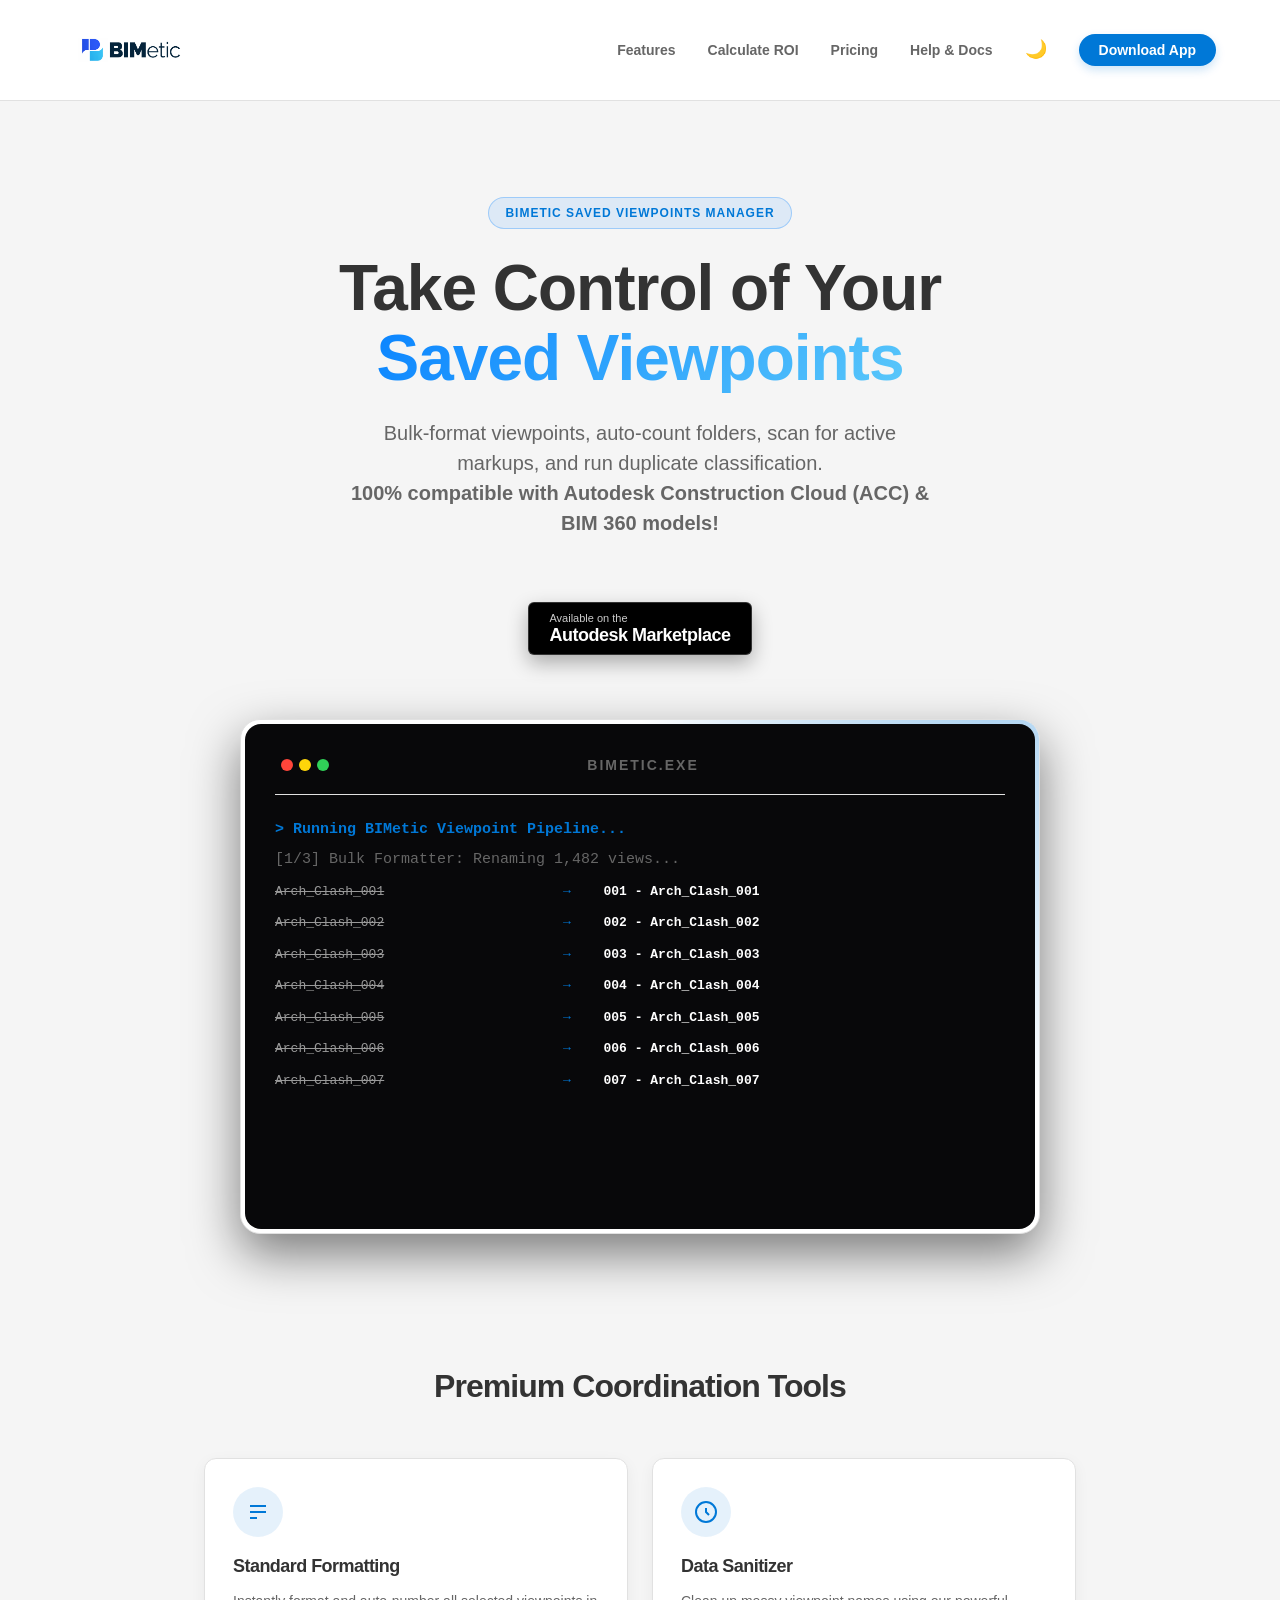
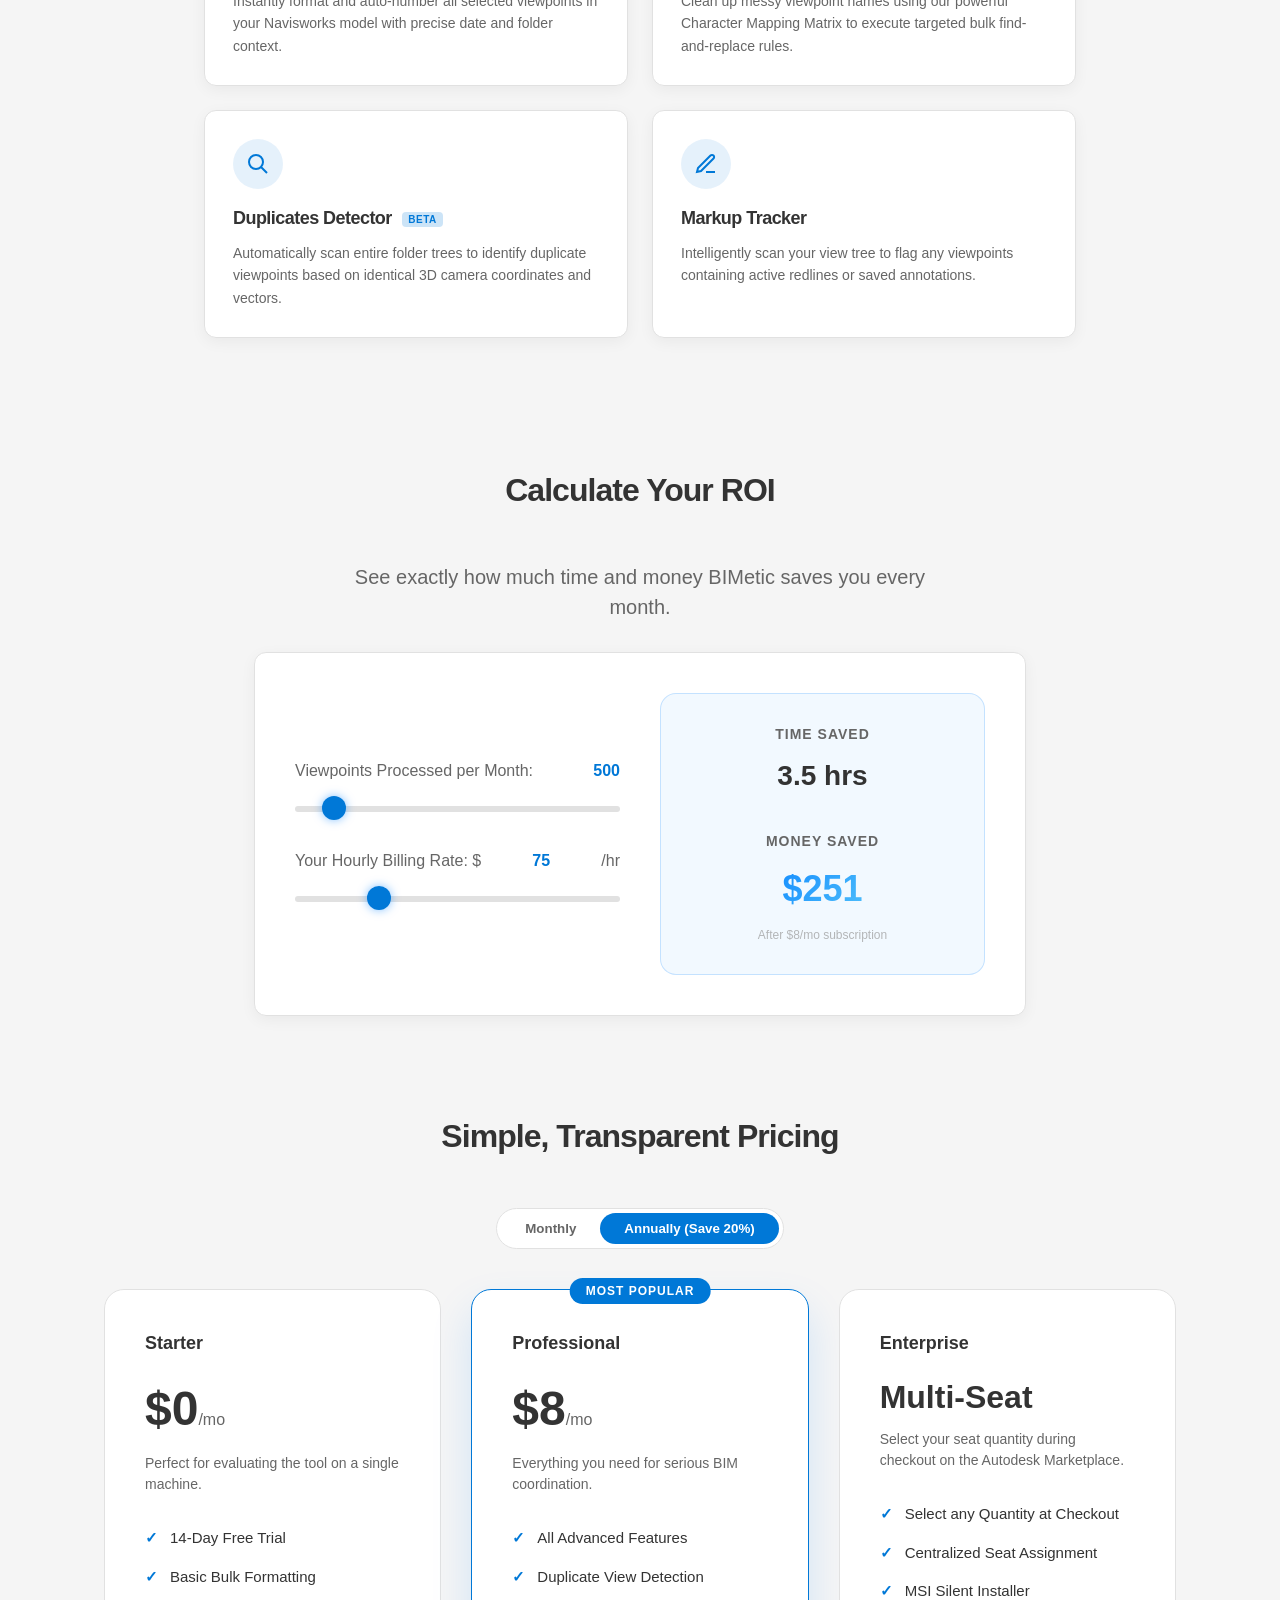
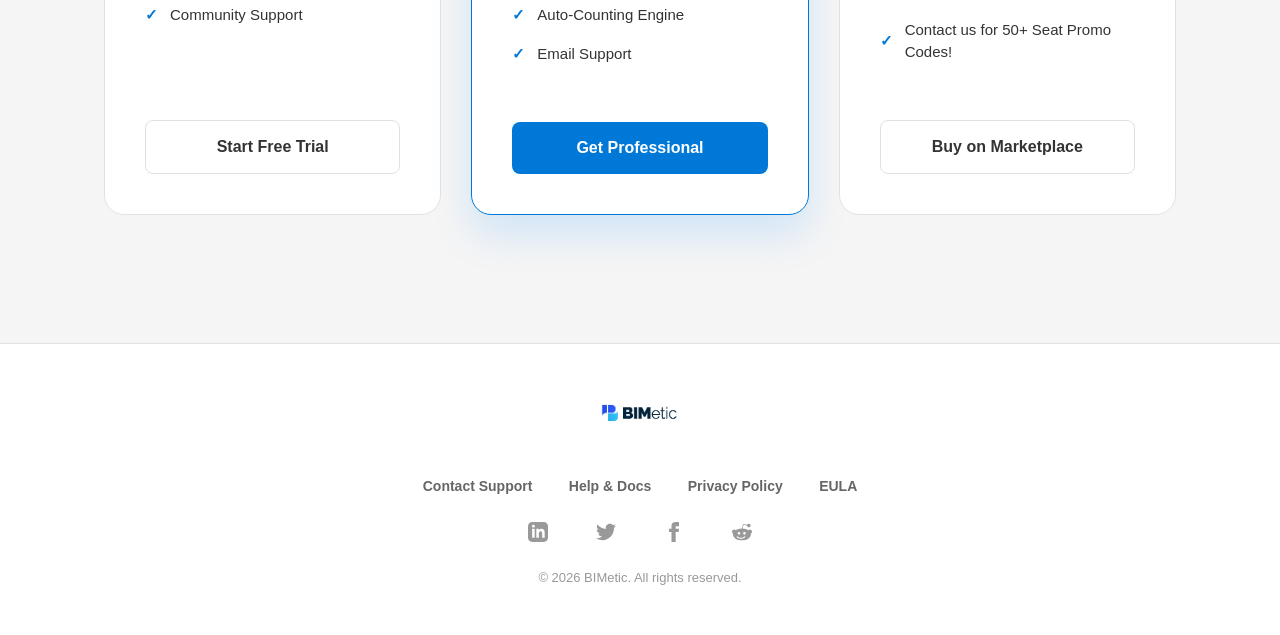
==== commit 3a8b2baa: "Add files via upload" ====
--- a/index.html
+++ b/index.html
@@ -1,208 +1,220 @@
-<!DOCTYPE html>
-<html lang="en">
-<head>
-    <meta charset="UTF-8">
-    <meta name="viewport" content="width=device-width, initial-scale=1.0">
-    <title>BIMetic | Saved Viewpoints Manager</title>
-    <link rel="icon" type="image/png" href="icon.png">
-    
-    <!-- Open Graph / Social SEO Meta Tags -->
-    <meta property="og:title" content="BIMetic | Saved Viewpoints Manager for Navisworks">
-    <meta property="og:description" content="Premium, high-performance plugin to bulk-format, auto-count, and intelligently classify duplicate viewpoints in massive Navisworks federated models.">
-    <meta property="og:image" content="logo.png">
-    <meta property="og:type" content="website">
-    <meta name="twitter:card" content="summary_large_image">
-    <meta name="twitter:title" content="BIMetic | Saved Viewpoints Manager">
-    <meta name="twitter:description" content="Bring order to your federated models with our ultra-premium automation engine.">
-    <meta name="twitter:image" content="logo.png">
-    
-    <!-- Privacy-Friendly Analytics (Plausible) -->
-    <script defer data-domain="bimetic.com" src="https://plausible.io/js/script.js"></script>
-    <script>window.plausible = window.plausible || function() { (window.plausible.q = window.plausible.q || []).push(arguments) }</script>
-
-    <link rel="stylesheet" href="styles.css">
-</head>
-<body data-theme="light">
-    <header class="navbar">
-        <div class="logo">
-            <img src="logo_full.png" alt="BIMetic Logo">
-        </div>
-        <ul class="nav-links">
-            <li><a href="#features">Features</a></li>
-            <li><a href="#pricing">Pricing</a></li>
-            <li><a href="help.html">Help & Docs</a></li>
-            <li><button id="theme-btn" style="background:transparent; border:none; color:var(--text-primary); cursor:pointer; font-size:18px;">🌙</button></li>
-            <li><a href="https://apps.autodesk.com/" class="btn-nav" target="_blank">Download App</a></li>
-        </ul>
-    </header>
-
-    <section class="hero">
-        <div class="badge">BIMETIC SAVED VIEWPOINTS MANAGER</div>
-        <h1>Take Control of Your <br><span class="highlight">Saved Viewpoints</span></h1>
-        <p class="subtitle">Bulk-format viewpoints, auto-count folders, scan for active markups, and run duplicate classification.<br><strong>100% compatible with Autodesk Construction Cloud (ACC) &amp; BIM 360 models!</strong></p>
-        <a href="https://apps.autodesk.com/" target="_blank" style="display:inline-flex; align-items:center; background:#000; color:#fff; text-decoration:none; padding:10px 20px; border-radius:6px; margin-top:24px; font-family: -apple-system, BlinkMacSystemFont, 'Segoe UI', Roboto, Helvetica, Arial, sans-serif; box-shadow: 0 8px 20px rgba(0,0,0,0.3); transition: transform 0.2s ease; border: 1px solid rgba(255,255,255,0.2); animation: fadeInUp 0.8s ease-out 0.5s both;" onmouseover="this.style.transform='scale(1.05)'" onmouseout="this.style.transform='scale(1)'">
-            <div style="display:flex; flex-direction:column; text-align:left;">
-                <span style="font-size:11px; opacity:0.8; line-height:1; margin-bottom: 2px;">Available on the</span>
-                <span style="font-size:18px; font-weight:bold; letter-spacing:-0.5px; line-height:1;">Autodesk Marketplace</span>
-            </div>
-        </a>
-    </section>
-
-    <!-- Sleek Terminal Demo Animation -->
-    <div class="demo-container">
-        <div class="demo-card">
-            <div class="demo-inner">
-                <div class="demo-header">
-                    <div class="demo-controls">
-                        <span></span><span></span><span></span>
-                    </div>
-                    <div class="demo-title">BIMETIC.EXE</div>
-                    <div style="width: 48px;"></div> <!-- Spacer -->
-                </div>
-                
-                <div class="demo-animation" id="demo-terminal" style="height: 380px; display: flex; flex-direction: column; justify-content: flex-start; overflow: hidden;">
-                </div>
-            </div>
-        </div>
-    </div>
-
-    <!-- Markup Features Section -->
-    <section id="features" class="features-section">
-        <h2 class="section-title animate-on-scroll">Premium Coordination Tools</h2>
-        <div class="features-grid">
-            <div class="feature-card animate-on-scroll">
-                <div class="feature-icon">✨</div>
-                <h3>Bulk Formatting</h3>
-                <p>Standardize your entire Navisworks viewpoint structure in seconds with highly customizable presets, custom prefixes, and rule sets.</p>
-            </div>
-            <div class="feature-card animate-on-scroll">
-                <div class="feature-icon">🔢</div>
-                <h3>Auto-Counting Engine</h3>
-                <p>Instantly count and enumerate views per folder to keep massive federated models perfectly organized. E.g., "Architecture (42)".</p>
-            </div>
-            <div class="feature-card animate-on-scroll">
-                <div class="feature-icon">🖍️</div>
-                <h3>Markup Detection</h3>
-                <p>Automatically scan your viewpoints to identify and flag views that contain active redline markups, ensuring nothing gets missed.</p>
-            </div>
-            <div class="feature-card animate-on-scroll">
-                <div class="feature-icon">🔍</div>
-                <h3>Duplicate Detection <span style="font-size: 10px; background: rgba(10, 132, 255, 0.2); color: var(--primary-blue); padding: 2px 6px; border-radius: 4px; vertical-align: middle; margin-left: 6px; letter-spacing: 0.5px;">BETA</span></h3>
-                <p>Automatically scan entire folder trees to identify and classify duplicate viewpoints based on precise camera coordinates and vectors.</p>
-            </div>
-        </div>
-    </section>
-
-    <!-- ROI Calculator Section -->
-    <section id="roi" class="roi-section">
-        <h2 class="section-title animate-on-scroll">Calculate Your ROI</h2>
-        <p class="subtitle animate-on-scroll" style="margin-bottom: 30px;">See exactly how much time and money BIMetic saves you every month.</p>
-        
-        <div class="roi-container animate-on-scroll">
-            <div class="roi-sliders">
-                <div class="slider-group">
-                    <label for="roi-viewpoints">Viewpoints Processed per Month: <span id="roi-viewpoints-val" class="highlight-text">500</span></label>
-                    <input type="range" id="roi-viewpoints" min="50" max="5000" step="50" value="500">
-                </div>
-                <div class="slider-group">
-                    <label for="roi-rate">Your Hourly Billing Rate: $<span id="roi-rate-val" class="highlight-text">80</span>/hr</label>
-                    <input type="range" id="roi-rate" min="20" max="250" step="5" value="80">
-                </div>
-            </div>
-            <div class="roi-results">
-                <div class="roi-stat">
-                    <h4>Time Saved</h4>
-                    <div class="roi-number" id="roi-time">0.7 hrs</div>
-                </div>
-                <div class="roi-stat">
-                    <h4>Money Saved</h4>
-                    <div class="roi-number highlight" id="roi-money">$46</div>
-                    <div class="roi-disclaimer">After $8/mo subscription</div>
-                </div>
-            </div>
-        </div>
-    </section>
-
-    <!-- Comprehensive Pricing Section -->
-    <section id="pricing" class="pricing-section">
-        <h2 class="section-title animate-on-scroll">Simple, Transparent Pricing</h2>
-        
-        <div class="pricing-toggle animate-on-scroll">
-            <div class="toggle-bg">
-                <button class="toggle-btn" id="btn-monthly">Monthly</button>
-                <button class="toggle-btn active" id="btn-annual">Annually (Save 20%)</button>
-            </div>
-        </div>
-
-        <div class="pricing-grid">
-            <!-- Basic Tier -->
-            <div class="pricing-card animate-on-scroll">
-                <div class="pricing-tier">Starter</div>
-                <div class="pricing-price" id="price-starter">$0<span>/mo</span></div>
-                <p class="pricing-desc">Perfect for evaluating the tool on a single machine.</p>
-                
-                <ul class="pricing-features">
-                    <li>14-Day Free Trial</li>
-                    <li>Basic Bulk Formatting</li>
-                    <li>Community Support</li>
-                </ul>
-                <a href="https://apps.autodesk.com/" class="btn-price btn-price-outline" target="_blank" onclick="plausible('Starter Tier Click')" style="text-align: center; display: block; text-decoration: none;">Start Free Trial</a>
-            </div>
-
-            <!-- Pro Tier (Popular) -->
-            <div class="pricing-card popular animate-on-scroll">
-                <div class="popular-badge">MOST POPULAR</div>
-                <div class="pricing-tier">Professional</div>
-                <div class="pricing-price" id="price-pro">$8<span>/mo</span></div>
-                <p class="pricing-desc">Everything you need for serious BIM coordination.</p>
-                
-                <ul class="pricing-features">
-                    <li>All Advanced Features</li>
-                    <li>Duplicate View Detection</li>
-                    <li>Auto-Counting Engine</li>
-                    <li>Email Support</li>
-                </ul>
-                <a href="https://apps.autodesk.com/" class="btn-price btn-price-primary" target="_blank" onclick="plausible('Professional Tier Click')" style="text-align: center; display: block; text-decoration: none;">Get Professional</a>
-            </div>
-
-            <!-- Enterprise Tier -->
-            <div class="pricing-card animate-on-scroll">
-                <div class="pricing-tier">Enterprise</div>
-                <div class="pricing-price" style="font-size: 32px;">Multi-Seat</div>
-                <p class="pricing-desc">Select your seat quantity during checkout on the Autodesk Marketplace.</p>
-                
-                <ul class="pricing-features">
-                    <li>Select any Quantity at Checkout</li>
-                    <li>Centralized Seat Assignment</li>
-                    <li>MSI Silent Installer</li>
-                    <li>Contact us for 50+ Seat Promo Codes!</li>
-                </ul>
-                <a href="https://apps.autodesk.com/" class="btn-price btn-price-outline" target="_blank" onclick="plausible('Enterprise Tier Click')" style="text-align: center; display: block; text-decoration: none;">Buy on Marketplace</a>
-            </div>
-        </div>
-    </section>
-
-    <footer class="footer">
-        <div class="logo" style="margin-bottom: 20px;">
-            <img src="logo_full.png" alt="BIMetic Logo">
-        </div>
-        <div>
-            <a href="contact.html">Contact Support</a>
-            <a href="help.html">Help & Docs</a>
-            <a href="privacy.html">Privacy Policy</a>
-            <a href="eula.html">EULA</a>
-        </div>
-                <div class="social-links" style="margin-top: 24px; display: flex; gap: 16px; justify-content: center; align-items: center;">
+<!DOCTYPE html>
+<html lang="en">
+<head>
+    <meta charset="UTF-8">
+    <meta name="viewport" content="width=device-width, initial-scale=1.0">
+    <title>BIMetic | Saved Viewpoints Manager</title>
+    <link rel="icon" type="image/png" href="icon.png">
+    
+    <!-- Open Graph / Social SEO Meta Tags -->
+    <meta property="og:title" content="BIMetic | Saved Viewpoints Manager for Navisworks">
+    <meta property="og:description" content="Premium, high-performance plugin to bulk-format, auto-count, and intelligently classify duplicate viewpoints in massive Navisworks federated models.">
+    <meta property="og:image" content="logo.png">
+    <meta property="og:type" content="website">
+    <meta name="twitter:card" content="summary_large_image">
+    <meta name="twitter:title" content="BIMetic | Saved Viewpoints Manager">
+    <meta name="twitter:description" content="Bring order to your federated models with our ultra-premium automation engine.">
+    <meta name="twitter:image" content="logo.png">
+    
+    <!-- Privacy-Friendly Analytics (Plausible) -->
+    <script defer data-domain="bimetic.com" src="https://plausible.io/js/script.js"></script>
+    <script>window.plausible = window.plausible || function() { (window.plausible.q = window.plausible.q || []).push(arguments) }</script>
+
+    <link rel="stylesheet" href="styles.css">
+</head>
+<body data-theme="light">
+    <header class="navbar">
+        <div class="logo">
+            <img src="logo_full.png" alt="BIMetic Logo">
+        </div>
+        <button class="hamburger" id="hamburger-btn" aria-label="Toggle menu">
+            <span></span>
+            <span></span>
+            <span></span>
+        </button>
+        <ul class="nav-links" id="nav-links">
+            <li><a href="#features">Features</a></li>
+            <li><a href="#roi">Calculate ROI</a></li>
+            <li><a href="#pricing">Pricing</a></li>
+            <li><a href="help.html">Help & Docs</a></li>
+            <li><button id="theme-btn" style="background:transparent; border:none; color:var(--text-primary); cursor:pointer; font-size:18px;">🌙</button></li>
+            <li><a href="https://apps.autodesk.com/" class="btn-nav" target="_blank">Download App</a></li>
+        </ul>
+    </header>
+
+    <section class="hero">
+        <div class="badge">BIMETIC SAVED VIEWPOINTS MANAGER</div>
+        <h1>Take Control of Your <br><span class="highlight">Saved Viewpoints</span></h1>
+        <p class="subtitle">Bulk-format viewpoints, auto-count folders, scan for active markups, and run duplicate classification.<br><strong>100% compatible with Autodesk Construction Cloud (ACC) &amp; BIM 360 models!</strong></p>
+        <a href="https://apps.autodesk.com/" target="_blank" style="display:inline-flex; align-items:center; background:#000; color:#fff; text-decoration:none; padding:10px 20px; border-radius:6px; margin-top:24px; font-family: -apple-system, BlinkMacSystemFont, 'Segoe UI', Roboto, Helvetica, Arial, sans-serif; box-shadow: 0 8px 20px rgba(0,0,0,0.3); transition: transform 0.2s ease; border: 1px solid rgba(255,255,255,0.2); animation: fadeInUp 0.8s ease-out 0.5s both;" onmouseover="this.style.transform='scale(1.05)'" onmouseout="this.style.transform='scale(1)'">
+            <div style="display:flex; flex-direction:column; text-align:left;">
+                <span style="font-size:11px; opacity:0.8; line-height:1; margin-bottom: 2px;">Available on the</span>
+                <span style="font-size:18px; font-weight:bold; letter-spacing:-0.5px; line-height:1;">Autodesk Marketplace</span>
+            </div>
+        </a>
+    </section>
+
+    <!-- Sleek Terminal Demo Animation -->
+    <div class="demo-container">
+        <div class="demo-card">
+            <div class="demo-inner">
+                <div class="demo-header">
+                    <div class="demo-controls">
+                        <span></span><span></span><span></span>
+                    </div>
+                    <div class="demo-title">BIMETIC.EXE</div>
+                    <div style="width: 48px;"></div> <!-- Spacer -->
+                </div>
+                
+                <div class="demo-animation" id="demo-terminal" style="height: 380px; display: flex; flex-direction: column; justify-content: flex-start; overflow: hidden;">
+                </div>
+            </div>
+        </div>
+    </div>
+
+    <!-- Markup Features Section -->
+    <section id="features" class="features-section">
+        <h2 class="section-title animate-on-scroll">Premium Coordination Tools</h2>
+        <div class="features-grid">
+            <div class="feature-card animate-on-scroll">
+                <div class="feature-icon">
+                    <svg width="24" height="24" viewBox="0 0 24 24" fill="none" stroke="currentColor" stroke-width="2"><path d="M4 6h16M4 12h16M4 18h7"/></svg>
+                </div>
+                <h3>Standard Formatting</h3>
+                <p>Instantly format and auto-number all selected viewpoints in your Navisworks model with precise date and folder context.</p>
+            </div>
+            <div class="feature-card animate-on-scroll">
+                <div class="feature-icon">
+                    <svg width="24" height="24" viewBox="0 0 24 24" fill="none" stroke="currentColor" stroke-width="2"><circle cx="12" cy="12" r="10"/><path d="M12 8v4l3 3"/></svg>
+                </div>
+                <h3>Data Sanitizer</h3>
+                <p>Clean up messy viewpoint names using our powerful Character Mapping Matrix to execute targeted bulk find-and-replace rules.</p>
+            </div>
+            <div class="feature-card animate-on-scroll">
+                <div class="feature-icon">
+                    <svg width="24" height="24" viewBox="0 0 24 24" fill="none" stroke="currentColor" stroke-width="2"><path d="M21 21l-6-6m2-5a7 7 0 11-14 0 7 7 0 0114 0z"/></svg>
+                </div>
+                <h3>Duplicates Detector <span style="font-size: 10px; background: rgba(0, 120, 215, 0.2); color: var(--primary-blue); padding: 2px 6px; border-radius: 4px; vertical-align: middle; margin-left: 6px; letter-spacing: 0.5px;">BETA</span></h3>
+                <p>Automatically scan entire folder trees to identify duplicate viewpoints based on identical 3D camera coordinates and vectors.</p>
+            </div>
+            <div class="feature-card animate-on-scroll">
+                <div class="feature-icon">
+                    <svg width="24" height="24" viewBox="0 0 24 24" fill="none" stroke="currentColor" stroke-width="2"><path d="M12 20h9M16.5 3.5a2.121 2.121 0 013 3L7 19l-4 1 1-4L16.5 3.5z"/></svg>
+                </div>
+                <h3>Markup Tracker</h3>
+                <p>Intelligently scan your view tree to flag any viewpoints containing active redlines or saved annotations.</p>
+            </div>
+        </div>
+    </section>
+
+    <!-- ROI Calculator Section -->
+    <section id="roi" class="roi-section">
+        <h2 class="section-title animate-on-scroll">Calculate Your ROI</h2>
+        <p class="subtitle animate-on-scroll" style="margin-bottom: 30px; text-align: center;">See exactly how much time and money BIMetic saves you every month.</p>
+        
+        <div class="roi-container animate-on-scroll">
+            <div class="roi-sliders">
+                <div class="slider-group">
+                    <label for="roi-viewpoints">Viewpoints Processed per Month: <span id="roi-viewpoints-val" class="highlight-text">500</span></label>
+                    <input type="range" id="roi-viewpoints" min="50" max="5000" step="50" value="500">
+                </div>
+                <div class="slider-group">
+                    <label for="roi-rate">Your Hourly Billing Rate: $<span id="roi-rate-val" class="highlight-text">75</span>/hr</label>
+                    <input type="range" id="roi-rate" min="20" max="250" step="5" value="75">
+                </div>
+            </div>
+            <div class="roi-results">
+                <div class="roi-stat">
+                    <h4>Time Saved</h4>
+                    <div class="roi-number" id="roi-time" style="font-size: 28px; font-weight: bold; margin: 10px 0;">0.7 hrs</div>
+                </div>
+                <div class="roi-stat">
+                    <h4>Money Saved</h4>
+                    <div class="roi-number highlight" id="roi-money" style="font-size: 36px; font-weight: bold; margin: 10px 0;">$46</div>
+                    <div class="roi-disclaimer" style="font-size: 12px; color: var(--text-muted);">After $8/mo subscription</div>
+                </div>
+            </div>
+        </div>
+    </section>
+
+    <!-- Comprehensive Pricing Section -->
+    <section id="pricing" class="pricing-section">
+        <h2 class="section-title animate-on-scroll">Simple, Transparent Pricing</h2>
+        
+        <div class="pricing-toggle animate-on-scroll">
+            <div class="toggle-bg">
+                <button class="toggle-btn" id="btn-monthly">Monthly</button>
+                <button class="toggle-btn active" id="btn-annual">Annually (Save 20%)</button>
+            </div>
+        </div>
+
+        <div class="pricing-grid">
+            <!-- Basic Tier -->
+            <div class="pricing-card animate-on-scroll">
+                <div class="pricing-tier">Starter</div>
+                <div class="pricing-price" id="price-starter">$0<span>/mo</span></div>
+                <p class="pricing-desc">Perfect for evaluating the tool on a single machine.</p>
+                
+                <ul class="pricing-features">
+                    <li>14-Day Free Trial</li>
+                    <li>Basic Bulk Formatting</li>
+                    <li>Community Support</li>
+                </ul>
+                <a href="https://apps.autodesk.com/" class="btn-price btn-price-outline" target="_blank" onclick="plausible('Starter Tier Click')" style="text-align: center; display: block; text-decoration: none;">Start Free Trial</a>
+            </div>
+
+            <!-- Pro Tier (Popular) -->
+            <div class="pricing-card popular animate-on-scroll">
+                <div class="popular-badge">MOST POPULAR</div>
+                <div class="pricing-tier">Professional</div>
+                <div class="pricing-price" id="price-pro">$8<span>/mo</span></div>
+                <p class="pricing-desc">Everything you need for serious BIM coordination.</p>
+                
+                <ul class="pricing-features">
+                    <li>All Advanced Features</li>
+                    <li>Duplicate View Detection</li>
+                    <li>Auto-Counting Engine</li>
+                    <li>Email Support</li>
+                </ul>
+                <a href="https://apps.autodesk.com/" class="btn-price btn-price-primary" target="_blank" onclick="plausible('Professional Tier Click')" style="text-align: center; display: block; text-decoration: none;">Get Professional</a>
+            </div>
+
+            <!-- Enterprise Tier -->
+            <div class="pricing-card animate-on-scroll">
+                <div class="pricing-tier">Enterprise</div>
+                <div class="pricing-price" style="font-size: 32px;">Multi-Seat</div>
+                <p class="pricing-desc">Select your seat quantity during checkout on the Autodesk Marketplace.</p>
+                
+                <ul class="pricing-features">
+                    <li>Select any Quantity at Checkout</li>
+                    <li>Centralized Seat Assignment</li>
+                    <li>MSI Silent Installer</li>
+                    <li>Contact us for 50+ Seat Promo Codes!</li>
+                </ul>
+                <a href="https://apps.autodesk.com/" class="btn-price btn-price-outline" target="_blank" onclick="plausible('Enterprise Tier Click')" style="text-align: center; display: block; text-decoration: none;">Buy on Marketplace</a>
+            </div>
+        </div>
+    </section>
+
+    <footer class="footer">
+        <div class="logo" style="margin-bottom: 20px;">
+            <img src="logo_full.png" alt="BIMetic Logo">
+        </div>
+        <div>
+            <a href="contact.html">Contact Support</a>
+            <a href="help.html">Help & Docs</a>
+            <a href="privacy.html">Privacy Policy</a>
+            <a href="eula.html">EULA</a>
+        </div>
+        <div class="social-links" style="margin-top: 24px; display: flex; gap: 16px; justify-content: center; align-items: center;">
             <a href="https://linkedin.com/company/bimetic" target="_blank" aria-label="LinkedIn" style="color: var(--text-muted); transition: color 0.2s;" onmouseover="this.style.color='var(--text-primary)'" onmouseout="this.style.color='var(--text-muted)'"><svg width="20" height="20" viewBox="0 0 24 24" fill="currentColor"><path d="M19 0h-14c-2.761 0-5 2.239-5 5v14c0 2.761 2.239 5 5 5h14c2.762 0 5-2.239 5-5v-14c0-2.761-2.238-5-5-5zm-11 19h-3v-11h3v11zm-1.5-12.268c-.966 0-1.75-.79-1.75-1.764s.784-1.764 1.75-1.764 1.75.79 1.75 1.764-.783 1.764-1.75 1.764zm13.5 12.268h-3v-5.604c0-3.368-4-3.113-4 0v5.604h-3v-11h3v1.765c1.396-2.586 7-2.777 7 2.476v6.759z"/></svg></a>
             <a href="https://twitter.com/bimetic" target="_blank" aria-label="Twitter" style="color: var(--text-muted); transition: color 0.2s;" onmouseover="this.style.color='var(--text-primary)'" onmouseout="this.style.color='var(--text-muted)'"><svg width="20" height="20" viewBox="0 0 24 24" fill="currentColor"><path d="M24 4.557c-.883.392-1.832.656-2.828.775 1.017-.609 1.798-1.574 2.165-2.724-.951.564-2.005.974-3.127 1.195-.897-.957-2.178-1.555-3.594-1.555-3.179 0-5.515 2.966-4.797 6.045-4.091-.205-7.719-2.165-10.148-5.144-1.29 2.213-.669 5.108 1.523 6.574-.806-.026-1.566-.247-2.229-.616-.054 2.281 1.581 4.415 3.949 4.89-.693.188-1.452.232-2.224.084.626 1.956 2.444 3.379 4.6 3.419-2.07 1.623-4.678 2.348-7.29 2.04 2.179 1.397 4.768 2.212 7.548 2.212 9.142 0 14.307-7.721 13.995-14.646.962-.695 1.797-1.562 2.457-2.549z"/></svg></a>
             <a href="https://facebook.com/bimetic" target="_blank" aria-label="Facebook" style="color: var(--text-muted); transition: color 0.2s;" onmouseover="this.style.color='var(--text-primary)'" onmouseout="this.style.color='var(--text-muted)'"><svg width="20" height="20" viewBox="0 0 24 24" fill="currentColor"><path d="M9 8h-3v4h3v12h5v-12h3.642l.358-4h-4v-1.667c0-.955.192-1.333 1.115-1.333h2.885v-5h-3.808c-3.596 0-5.192 1.583-5.192 4.615v3.385z"/></svg></a>
             <a href="https://reddit.com/r/bimetic" target="_blank" aria-label="Reddit" style="color: var(--text-muted); transition: color 0.2s;" onmouseover="this.style.color='var(--text-primary)'" onmouseout="this.style.color='var(--text-muted)'"><svg width="20" height="20" viewBox="0 0 24 24" fill="currentColor"><path d="M24 11.779c0-1.459-1.192-2.645-2.657-2.645-.715 0-1.363.286-1.84.746-1.81-1.191-4.259-1.949-6.971-2.046l1.483-4.669 4.016.941-.006.058c0 1.193.975 2.163 2.174 2.163 1.198 0 2.172-.97 2.172-2.163s-.975-2.164-2.172-2.164c-.92 0-1.704.574-2.021 1.379l-4.329-1.015c-.189-.046-.381.063-.44.249l-1.654 5.207c-2.838.034-5.409.798-7.3 2.025-.474-.438-1.103-.712-1.799-.712-1.465 0-2.656 1.187-2.656 2.646 0 .97.533 1.811 1.317 2.271-.052.282-.086.567-.086.857 0 3.911 4.808 7.093 10.719 7.093s10.72-3.182 10.72-7.093c0-.274-.029-.544-.075-.81.832-.447 1.405-1.312 1.405-2.318zm-17.224 1.816c0-.868.71-1.575 1.582-1.575.872 0 1.581.707 1.581 1.575s-.709 1.574-1.581 1.574-1.582-.706-1.582-1.574zm9.061 4.669c-1.797 1.797-5.008 1.831-5.042 1.831-.033 0-3.243-.034-5.04-1.831-.245-.245-.245-.643 0-.888.245-.245.643-.245.888 0 1.258 1.257 3.398 1.464 4.152 1.464.755 0 2.894-.207 4.152-1.464.245-.245.643-.245.888 0 .245.245.245.643 0 .888zm-.875-3.095c-.872 0-1.581-.706-1.581-1.574 0-.868.709-1.575 1.581-1.575s1.581.707 1.581 1.575c0 .868-.709 1.574-1.581 1.574z"/></svg></a>
         </div>
         <p style="font-size: 13px; color: var(--text-muted); margin-top: 20px;">&copy; 2026 BIMetic. All rights reserved.</p>
-    </footer>
-    </footer>
-
-    <script src="script.js"></script>
-</body>
-</html>
-
+    </footer>
+
+    <script src="script.js"></script>
+</body>
+</html>
--- a/styles.css
+++ b/styles.css
@@ -4,49 +4,50 @@
 */
 
 :root {
-    --bg-main: #08080a; /* Deepest black for background */
-    --bg-card: rgba(28, 28, 30, 0.7); /* Apple-like translucent grey */
-    --bg-card-hover: rgba(44, 44, 46, 0.9);
+    --bg-main: #f5f5f5; /* Light mode default matching plugin UI */
+    --bg-card: #ffffff; /* White cards matching plugin UI */
+    --bg-card-hover: #fafafa;
+    
+    --text-primary: #333333;
+    --text-secondary: #666666;
+    --text-muted: #999999;
+    
+    --primary-blue: #0078D7;
+    --primary-blue-hover: #005a9e;
+    --primary-glow: rgba(0, 120, 215, 0.2);
+    
+    --success-green: #107c10;
+    
+    --border-color: #e1e1e1;
+    --border-highlight: rgba(0, 120, 215, 0.5);
+    
+    --nav-bg: rgba(255, 255, 255, 0.95);
+    --footer-bg: #ffffff;
+    
+    --transition-smooth: all 0.2s ease;
+}
+
+[data-theme="dark"] {
+    --bg-main: #202020;
+    --bg-card: #2d2d2d;
+    --bg-card-hover: #333333;
     
     --text-primary: #ffffff;
-    --text-secondary: #a1a1a6;
-    --text-muted: #636366;
-    
-    --primary-blue: #0a84ff;
-    --primary-blue-hover: #0070e0;
-    --primary-glow: rgba(10, 132, 255, 0.4);
-    
-    --success-green: #30d158;
-    
-    --border-color: rgba(255, 255, 255, 0.1);
-    --border-highlight: rgba(10, 132, 255, 0.5);
-    
-    --nav-bg: rgba(8, 8, 10, 0.8);
-    --footer-bg: rgba(0, 0, 0, 0.5);
-    
-    --transition-smooth: all 0.3s cubic-bezier(0.25, 0.8, 0.25, 1);
-}
-
-[data-theme="light"] {
-    --bg-main: #f8fafc;
-    --bg-card: rgba(255, 255, 255, 0.8);
-    --bg-card-hover: rgba(255, 255, 255, 1);
-    
-    --text-primary: #0f172a;
-    --text-secondary: #475569;
-    --text-muted: #94a3b8;
-    
-    --border-color: rgba(0, 0, 0, 0.1);
-    --border-highlight: rgba(10, 132, 255, 0.5);
-    
-    --nav-bg: rgba(255, 255, 255, 0.9);
-    --footer-bg: rgba(0, 0, 0, 0.03);
-}
+    --text-secondary: #cccccc;
+    --text-muted: #999999;
+    
+    --border-color: #444444;
+    --border-highlight: rgba(0, 120, 215, 0.5);
+    
+    --nav-bg: rgba(32, 32, 32, 0.95);
+    --footer-bg: #2d2d2d;
+}
+
+/* Removed old light theme override since light is now default */
 
 [data-theme="light"] .logo img,
 [data-theme="light"] .footer img {
-    /* If the logo has white text, we invert its brightness in light mode to make it dark */
-    filter: brightness(0.1); 
+    /* Logo already has dark text, no need to invert brightness which ruins the blue gradient */
 }
 
 * {
@@ -64,12 +65,9 @@
     line-height: 1.5;
     overflow-x: hidden;
     
-    /* Premium glow background */
-    background-image: 
-        radial-gradient(circle at 15% 0%, rgba(10, 132, 255, 0.15) 0%, transparent 40%),
-        radial-gradient(circle at 85% 80%, rgba(10, 132, 255, 0.08) 0%, transparent 40%);
-    background-attachment: fixed;
-    transition: background-color 0.4s ease, color 0.4s ease;
+    /* Premium clean background */
+    background-image: none;
+    transition: background-color 0.2s ease, color 0.2s ease;
 }
 
 h1, h2, h3 {
@@ -137,13 +135,56 @@
     background: var(--primary-blue);
     color: white !important;
     padding: 8px 20px;
-    border-radius: 20px;
-    box-shadow: 0 4px 15px var(--primary-glow);
+    border-radius: 20px; /* Pill shape */
+    box-shadow: 0 4px 10px var(--primary-glow);
 }
 
 .btn-nav:hover {
     background: var(--primary-blue-hover);
-    transform: translateY(-2px);
+    transform: translateY(-1px);
+}
+
+/* Hamburger Menu CSS */
+.hamburger {
+    display: none;
+    flex-direction: column;
+    cursor: pointer;
+    gap: 5px;
+    background: none;
+    border: none;
+    padding: 10px;
+}
+
+.hamburger span {
+    width: 25px;
+    height: 3px;
+    background-color: var(--text-primary);
+    border-radius: 3px;
+    transition: var(--transition-smooth);
+}
+
+@media (max-width: 768px) {
+    .hamburger {
+        display: flex;
+    }
+    .nav-links {
+        display: none;
+        flex-direction: column;
+        width: 100%;
+        position: absolute;
+        top: 70px;
+        left: 0;
+        background: var(--nav-bg);
+        padding: 20px 0;
+        border-bottom: 1px solid var(--border-color);
+        box-shadow: 0 10px 20px rgba(0,0,0,0.1);
+    }
+    .nav-links.active {
+        display: flex;
+    }
+    .nav-links li {
+        text-align: center;
+    }
 }
 
 /* Header Section */
@@ -305,75 +346,61 @@
 /* Features Section */
 .features-section {
     padding: 2rem 5% 6rem;
-    max-width: 1200px;
+    max-width: 1000px;
     margin: 0 auto;
 }
 
 .section-title {
     text-align: center;
-    font-size: 36px;
-    margin-bottom: 4rem;
+    font-size: 32px;
+    margin-bottom: 3rem;
+    font-weight: 600;
 }
 
 .features-grid {
     display: grid;
-    grid-template-columns: repeat(auto-fit, minmax(300px, 1fr));
-    gap: 30px;
+    grid-template-columns: repeat(auto-fit, minmax(280px, 1fr));
+    gap: 24px;
 }
 
 .feature-card {
     background: var(--bg-card);
     border: 1px solid var(--border-color);
-    border-radius: 16px;
-    padding: 32px;
-    transition: transform 0.1s ease-out, box-shadow 0.3s ease-out, border-color 0.3s ease-out, background 0.3s ease-out;
-    position: relative;
-    z-index: 1;
-}
-
-.feature-card::before {
-    content: "";
-    position: absolute;
-    top: 0; left: 0; right: 0; bottom: 0;
-    background: radial-gradient(600px circle at var(--mouse-x, 50%) var(--mouse-y, 50%), rgba(10, 132, 255, 0.08), transparent 40%);
-    border-radius: inherit;
-    z-index: -1;
-    opacity: 0;
-    transition: opacity 0.3s;
-    pointer-events: none;
-}
-
-.feature-card:hover::before {
-    opacity: 1;
+    border-radius: 12px;
+    padding: 28px;
+    box-shadow: 0 4px 15px rgba(0,0,0,0.05);
+    transition: transform 0.2s ease, box-shadow 0.2s ease, border-color 0.2s ease;
 }
 
 .feature-card:hover {
-    border-color: var(--border-highlight);
-    box-shadow: 0 15px 30px rgba(0,0,0,0.4);
-    background: var(--bg-card-hover);
+    border-color: var(--primary-blue);
+    box-shadow: 0 8px 25px rgba(0,0,0,0.1);
+    transform: translateY(-4px);
 }
 
 .feature-icon {
-    font-size: 32px;
-    margin-bottom: 20px;
-    background: rgba(10, 132, 255, 0.1);
-    width: 60px;
-    height: 60px;
+    font-size: 28px;
+    margin-bottom: 16px;
+    background: rgba(0, 120, 215, 0.1);
+    width: 50px;
+    height: 50px;
     display: flex;
     align-items: center;
     justify-content: center;
-    border-radius: 12px;
+    border-radius: 50%;
     color: var(--primary-blue);
 }
 
 .feature-card h3 {
-    font-size: 20px;
-    margin-bottom: 12px;
+    font-size: 18px;
+    font-weight: 600;
+    margin-bottom: 10px;
 }
 
 .feature-card p {
-    font-size: 15px;
-    color: var(--text-secondary);
+    font-size: 14px;
+    color: var(--text-secondary);
+    line-height: 1.6;
 }
 
 /* ROI Calculator */
@@ -386,12 +413,12 @@
 .roi-container {
     background: var(--bg-card);
     border: 1px solid var(--border-color);
-    border-radius: 20px;
+    border-radius: 12px;
     padding: 40px;
     display: grid;
     grid-template-columns: 1fr 1fr;
     gap: 40px;
-    box-shadow: 0 15px 30px rgba(0,0,0,0.3);
+    box-shadow: 0 4px 15px rgba(0,0,0,0.05);
 }
 
 .roi-sliders {
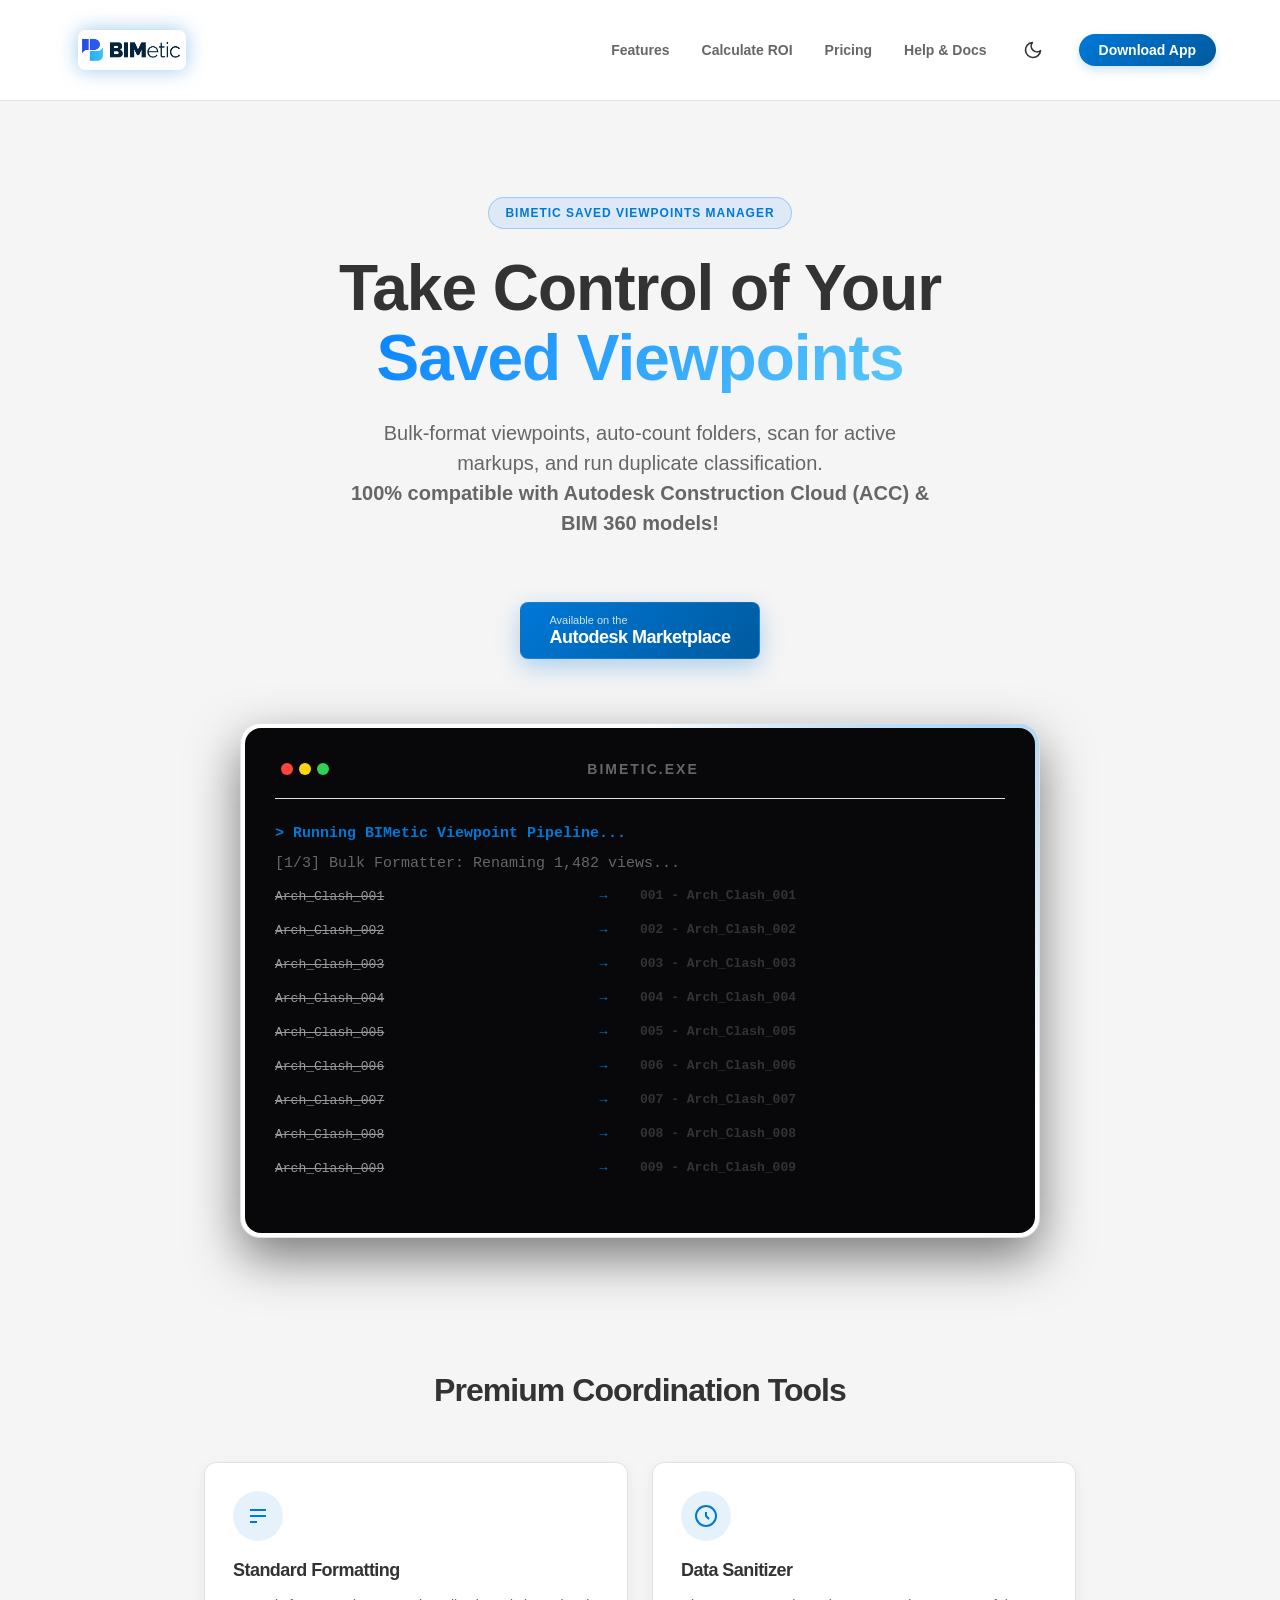
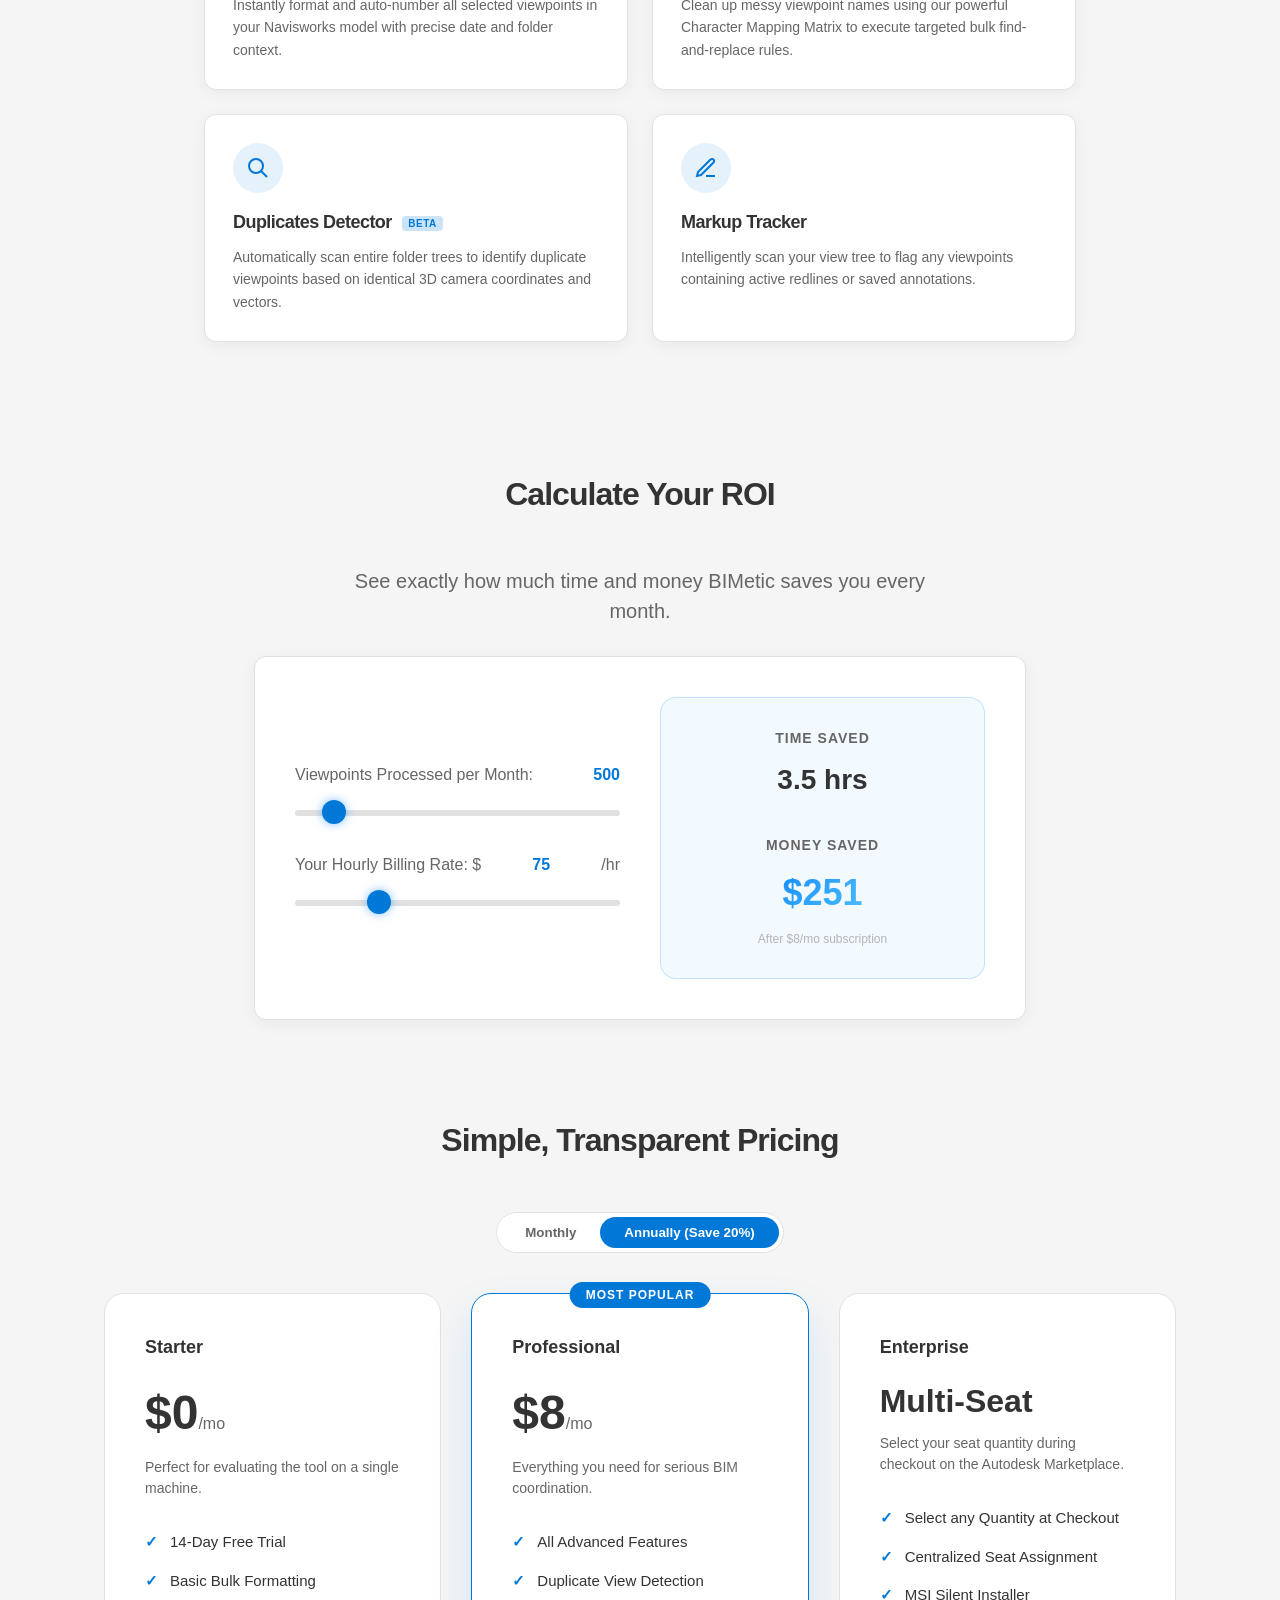
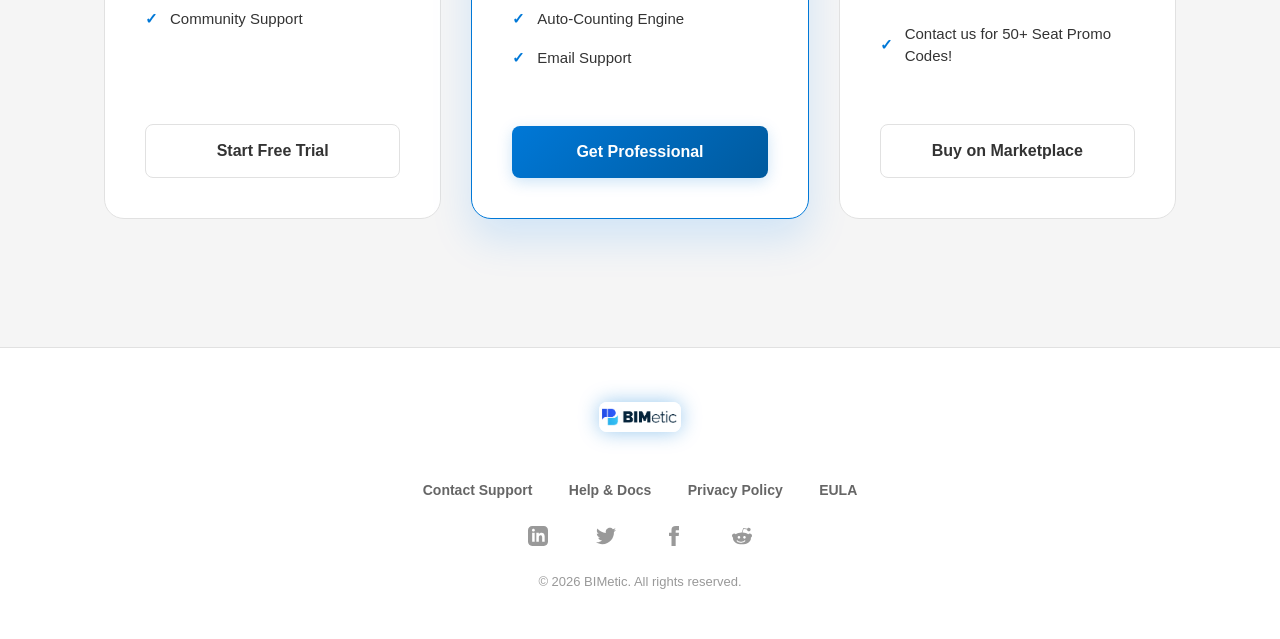
==== commit b05b8bb2: "Add files via upload" ====
--- a/index.html
+++ b/index.html
@@ -37,7 +37,11 @@
             <li><a href="#roi">Calculate ROI</a></li>
             <li><a href="#pricing">Pricing</a></li>
             <li><a href="help.html">Help & Docs</a></li>
-            <li><button id="theme-btn" style="background:transparent; border:none; color:var(--text-primary); cursor:pointer; font-size:18px;">🌙</button></li>
+            <li><button id="theme-btn" style="background:transparent; border:none; color:var(--text-primary); cursor:pointer; padding: 4px; display: flex; align-items: center; justify-content: center;">
+                <svg id="theme-icon" width="20" height="20" viewBox="0 0 24 24" fill="none" stroke="currentColor" stroke-width="2" stroke-linecap="round" stroke-linejoin="round">
+                    <path d="M21 12.79A9 9 0 1 1 11.21 3 7 7 0 0 0 21 12.79z"></path>
+                </svg>
+            </button></li>
             <li><a href="https://apps.autodesk.com/" class="btn-nav" target="_blank">Download App</a></li>
         </ul>
     </header>
@@ -46,7 +50,7 @@
         <div class="badge">BIMETIC SAVED VIEWPOINTS MANAGER</div>
         <h1>Take Control of Your <br><span class="highlight">Saved Viewpoints</span></h1>
         <p class="subtitle">Bulk-format viewpoints, auto-count folders, scan for active markups, and run duplicate classification.<br><strong>100% compatible with Autodesk Construction Cloud (ACC) &amp; BIM 360 models!</strong></p>
-        <a href="https://apps.autodesk.com/" target="_blank" style="display:inline-flex; align-items:center; background:#000; color:#fff; text-decoration:none; padding:10px 20px; border-radius:6px; margin-top:24px; font-family: -apple-system, BlinkMacSystemFont, 'Segoe UI', Roboto, Helvetica, Arial, sans-serif; box-shadow: 0 8px 20px rgba(0,0,0,0.3); transition: transform 0.2s ease; border: 1px solid rgba(255,255,255,0.2); animation: fadeInUp 0.8s ease-out 0.5s both;" onmouseover="this.style.transform='scale(1.05)'" onmouseout="this.style.transform='scale(1)'">
+        <a href="https://apps.autodesk.com/" class="btn-hero" target="_blank">
             <div style="display:flex; flex-direction:column; text-align:left;">
                 <span style="font-size:11px; opacity:0.8; line-height:1; margin-bottom: 2px;">Available on the</span>
                 <span style="font-size:18px; font-weight:bold; letter-spacing:-0.5px; line-height:1;">Autodesk Marketplace</span>
--- a/styles.css
+++ b/styles.css
@@ -93,7 +93,7 @@
     position: relative;
     z-index: 1;
     padding: 6px 14px;
-    border-radius: 8px;
+    border-radius: 12px;
     display: inline-flex;
     align-items: center;
     background-color: transparent;
@@ -104,12 +104,14 @@
     height: 40px;
     object-fit: contain;
     display: block;
+    border-radius: 8px;
+    box-shadow: 0 0 20px rgba(0, 120, 215, 0.4);
 }
 
 /* Clean white container for dark logo in Dark Mode */
 [data-theme="dark"] .logo {
     background-color: rgba(255, 255, 255, 0.95);
-    box-shadow: 0 2px 10px rgba(0,0,0,0.2);
+    box-shadow: 0 0 25px rgba(0, 120, 215, 0.5);
 }
 
 .nav-links {
@@ -132,16 +134,37 @@
 }
 
 .btn-nav {
-    background: var(--primary-blue);
+    background: linear-gradient(135deg, var(--primary-blue) 0%, var(--primary-blue-hover) 100%);
     color: white !important;
     padding: 8px 20px;
     border-radius: 20px; /* Pill shape */
     box-shadow: 0 4px 10px var(--primary-glow);
+    transition: all 0.3s cubic-bezier(0.25, 0.8, 0.25, 1);
 }
 
 .btn-nav:hover {
-    background: var(--primary-blue-hover);
-    transform: translateY(-1px);
+    transform: translateY(-2px) scale(1.02);
+    box-shadow: 0 6px 20px rgba(0, 120, 215, 0.4);
+}
+
+.btn-hero {
+    display: inline-flex;
+    align-items: center;
+    background: linear-gradient(135deg, var(--primary-blue) 0%, var(--primary-blue-hover) 100%);
+    color: #fff !important;
+    text-decoration: none;
+    padding: 12px 28px;
+    border-radius: 8px;
+    margin-top: 24px;
+    box-shadow: 0 8px 25px rgba(0, 120, 215, 0.3);
+    transition: all 0.3s cubic-bezier(0.25, 0.8, 0.25, 1);
+    border: 1px solid rgba(255, 255, 255, 0.1);
+    animation: fadeInUp 0.8s ease-out 0.5s both;
+}
+
+.btn-hero:hover {
+    transform: translateY(-4px) scale(1.03);
+    box-shadow: 0 12px 35px rgba(0, 120, 215, 0.5);
 }
 
 /* Hamburger Menu CSS */
@@ -175,9 +198,12 @@
         top: 70px;
         left: 0;
         background: var(--nav-bg);
+        backdrop-filter: blur(20px);
+        -webkit-backdrop-filter: blur(20px);
         padding: 20px 0;
         border-bottom: 1px solid var(--border-color);
         box-shadow: 0 10px 20px rgba(0,0,0,0.1);
+        z-index: 999;
     }
     .nav-links.active {
         display: flex;
@@ -343,6 +369,30 @@
     min-height: 22px; /* Prevent layout shift */
 }
 
+@media (max-width: 500px) {
+    .demo-inner {
+        padding: 15px;
+    }
+    .demo-animation {
+        font-size: 11px !important;
+    }
+    .demo-line {
+        flex-direction: column;
+        align-items: flex-start;
+    }
+    .demo-old, .demo-new {
+        width: 100% !important;
+        white-space: nowrap;
+        overflow: hidden;
+        text-overflow: ellipsis;
+    }
+    .demo-arrow {
+        width: 100% !important;
+        text-align: left !important;
+        margin: 4px 0;
+    }
+}
+
 /* Features Section */
 .features-section {
     padding: 2rem 5% 6rem;
@@ -679,13 +729,14 @@
 }
 
 .btn-price-primary {
-    background: var(--primary-blue);
+    background: linear-gradient(135deg, var(--primary-blue) 0%, var(--primary-blue-hover) 100%);
     color: white;
+    box-shadow: 0 4px 15px var(--primary-glow);
 }
 
 .btn-price-primary:hover {
-    background: var(--primary-blue-hover);
-    box-shadow: 0 4px 15px var(--primary-glow);
+    transform: translateY(-3px) scale(1.02);
+    box-shadow: 0 10px 25px rgba(0, 120, 215, 0.4);
 }
 
 .btn-price-outline {
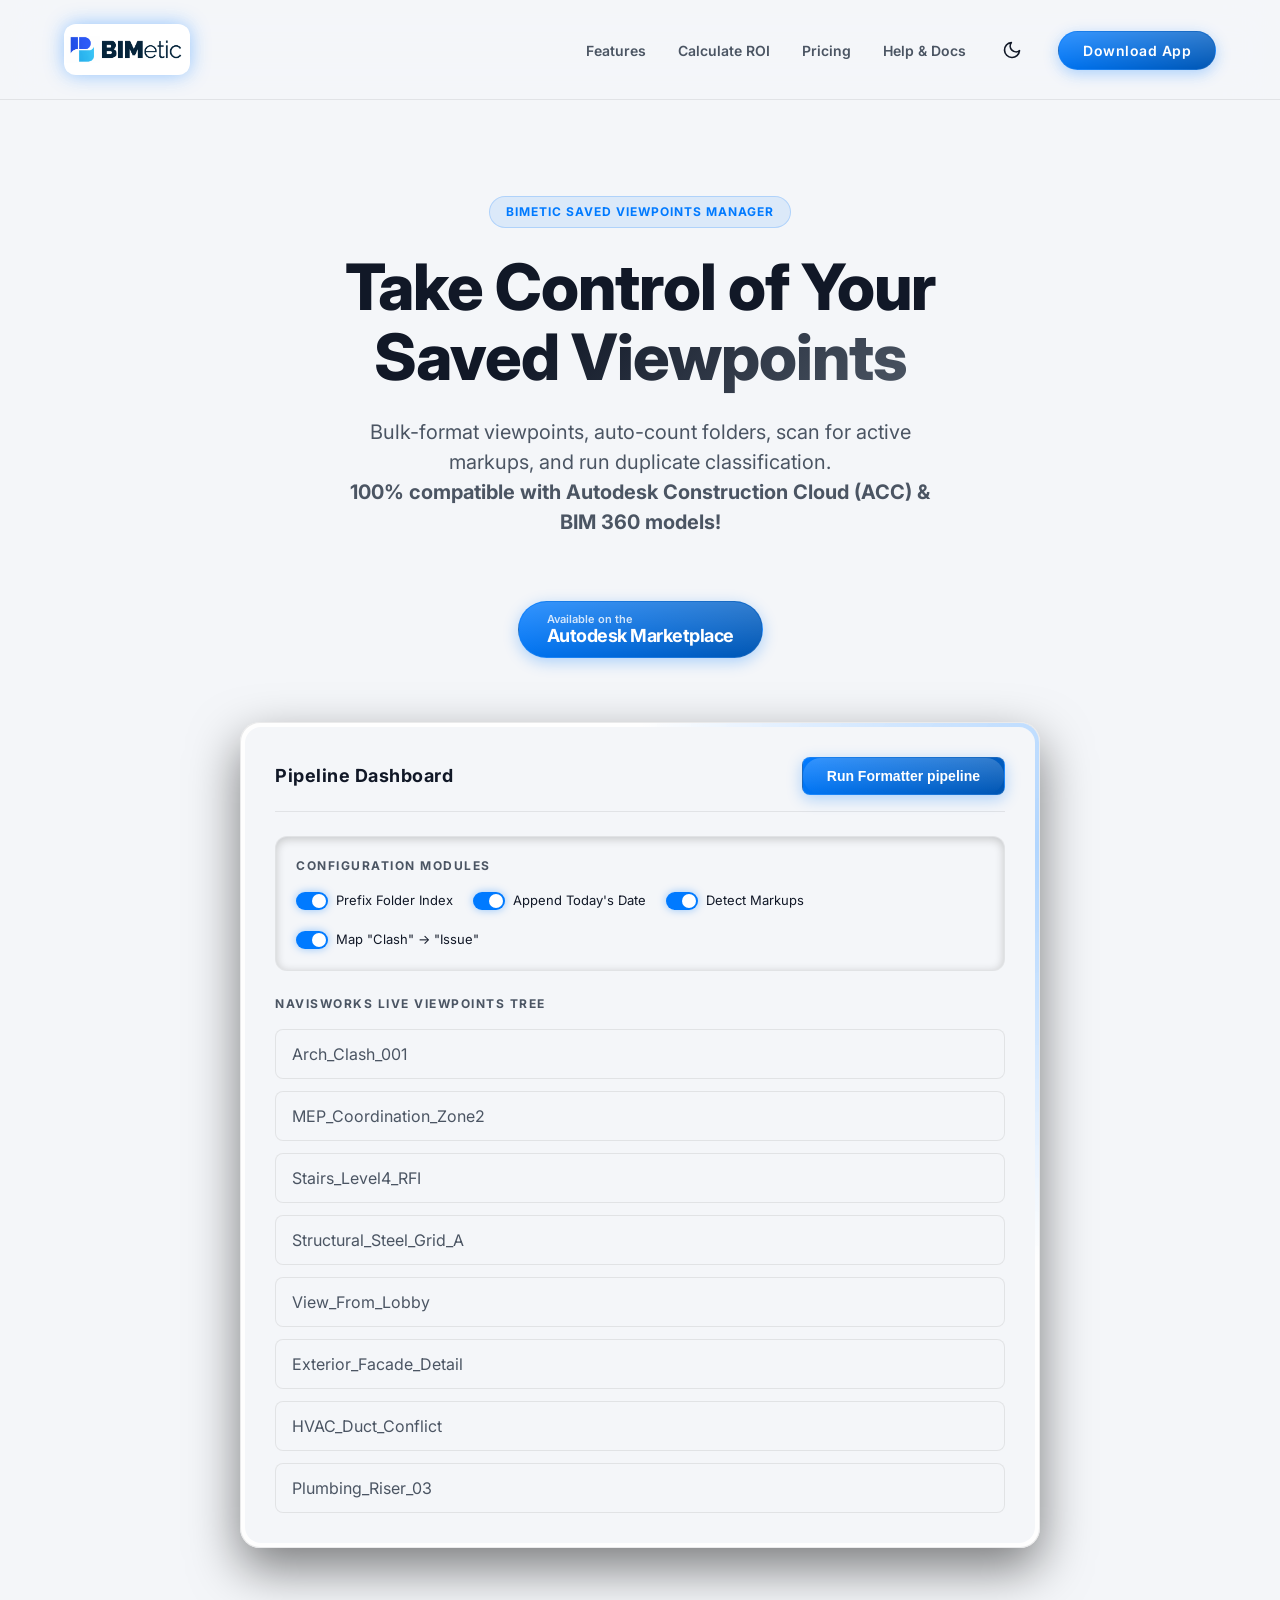
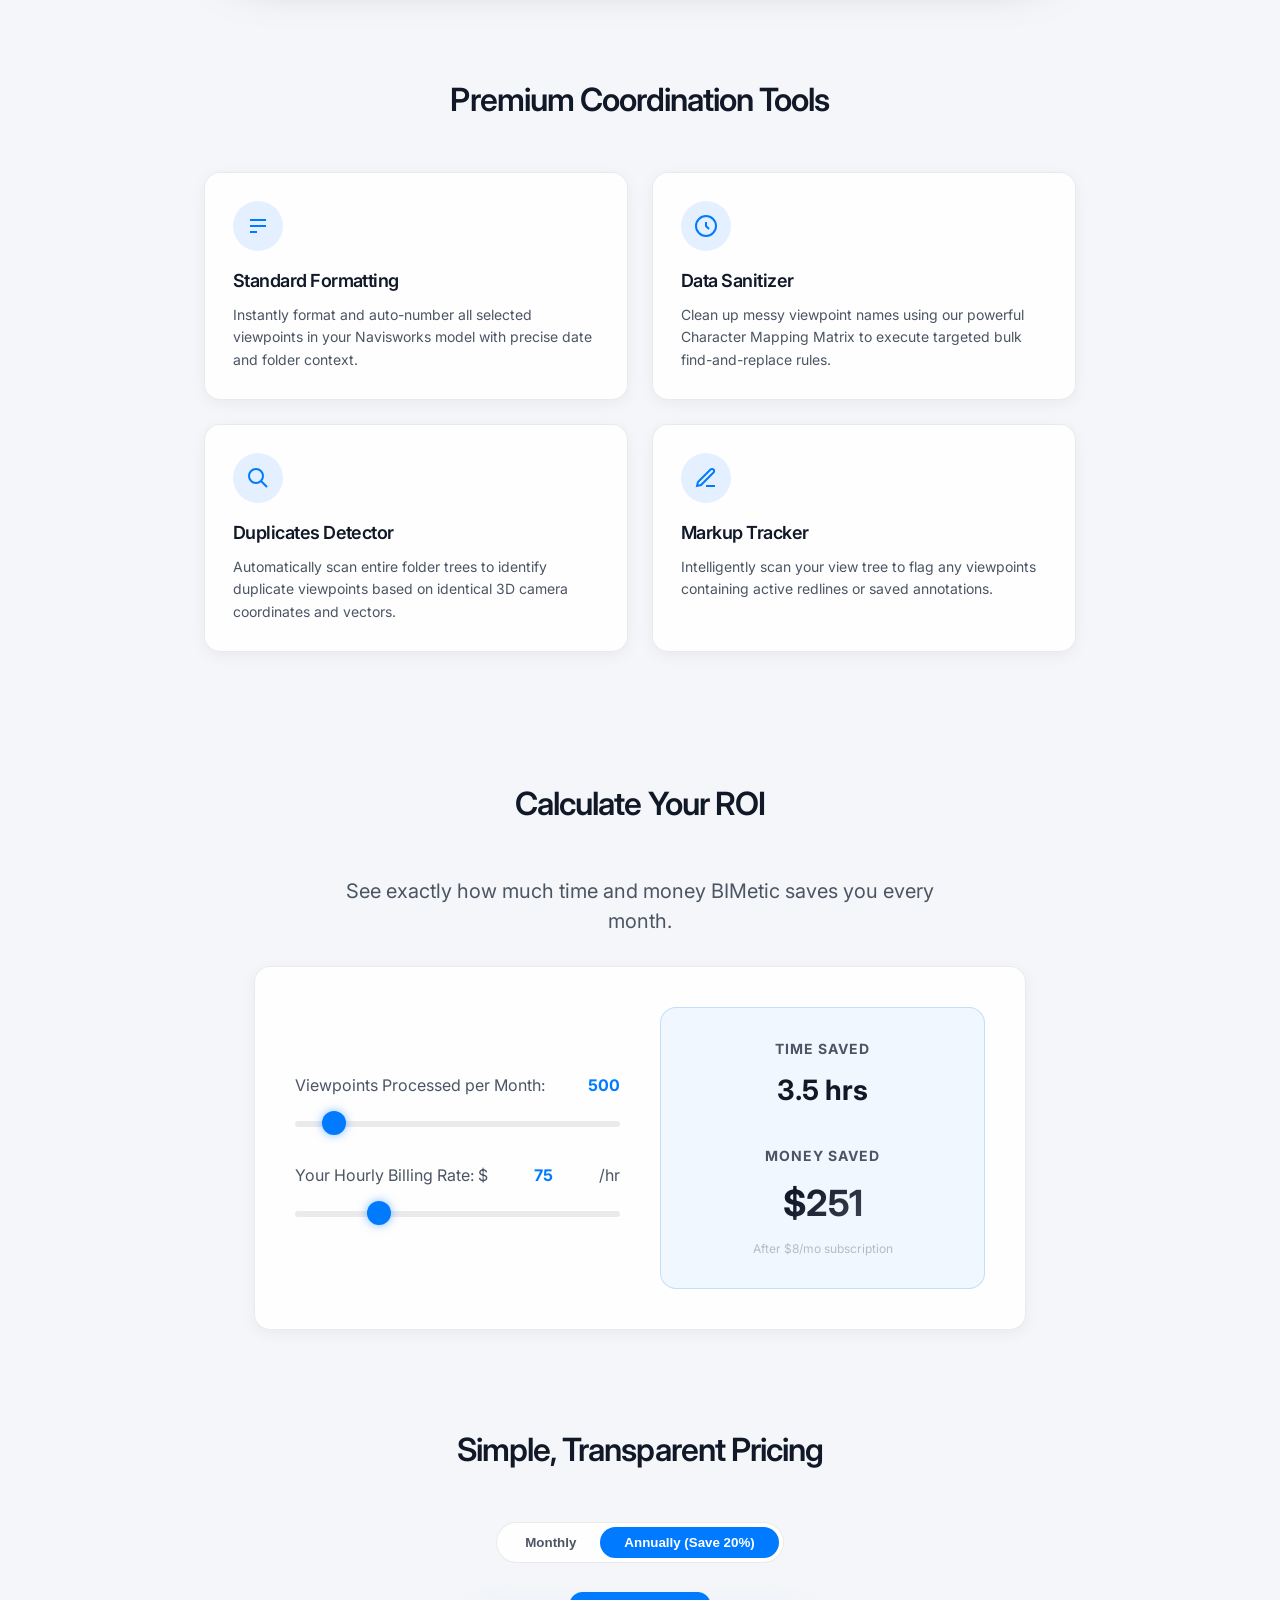
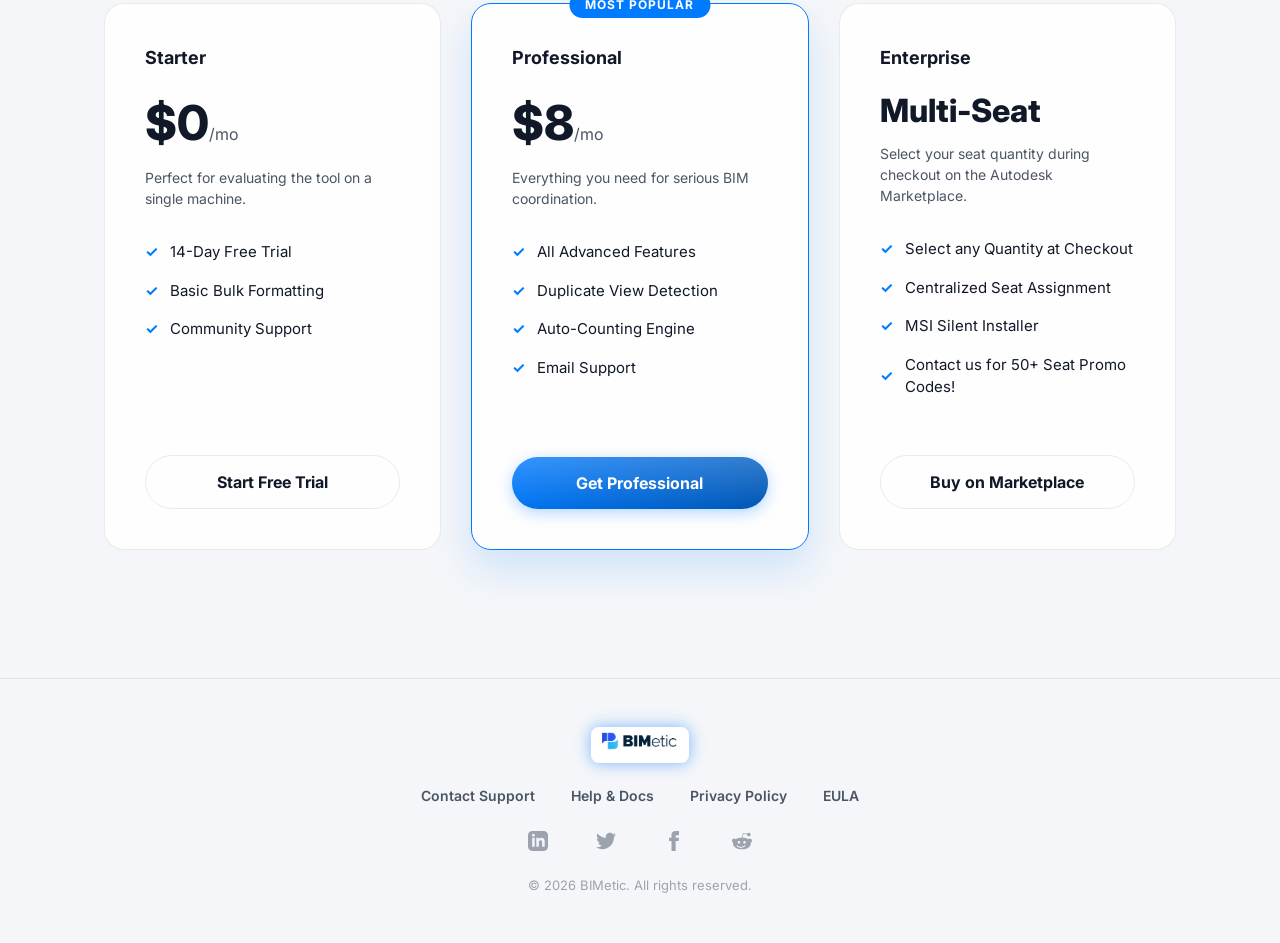
==== commit c687f8d0: "Add files via upload" ====
--- a/index.html
+++ b/index.html
@@ -58,19 +58,47 @@
         </a>
     </section>
 
-    <!-- Sleek Terminal Demo Animation -->
+    <!-- Interactive Live Preview Component -->
     <div class="demo-container">
         <div class="demo-card">
-            <div class="demo-inner">
-                <div class="demo-header">
-                    <div class="demo-controls">
-                        <span></span><span></span><span></span>
+            <div class="demo-inner" style="position: relative;">
+                <div class="demo-header" style="border-bottom: 1px solid var(--border-color); padding-bottom: 16px; margin-bottom: 24px;">
+                    <div style="display: flex; align-items: center; gap: 16px;">
+                        <span style="font-weight: 700; color: var(--text-primary); font-size: 18px; letter-spacing: 0.5px;">Pipeline Dashboard</span>
                     </div>
-                    <div class="demo-title">BIMETIC.EXE</div>
-                    <div style="width: 48px;"></div> <!-- Spacer -->
-                </div>
-                
-                <div class="demo-animation" id="demo-terminal" style="height: 380px; display: flex; flex-direction: column; justify-content: flex-start; overflow: hidden;">
+                    <button class="btn-hero pulse-anim" id="btnRunDemo" style="margin-top: 0; padding: 10px 24px; font-size: 14px; font-weight: 700; border-radius: 8px;">Run Formatter pipeline</button>
+                </div>
+                
+                <!-- Mock Plugin Configuration -->
+                <div style="background: rgba(255,255,255,0.03); border: 1px solid var(--border-color); border-radius: 12px; padding: 20px; margin-bottom: 24px; box-shadow: inset 0 2px 10px rgba(0,0,0,0.2);">
+                    <h4 style="font-size: 12px; color: var(--text-secondary); margin-bottom: 16px; text-transform: uppercase; letter-spacing: 1.5px; font-weight: 700;">Configuration Modules</h4>
+                    <div style="display: flex; flex-wrap: wrap; gap: 20px;">
+                        <label class="config-toggle">
+                            <input type="checkbox" checked disabled> 
+                            <span class="toggle-track"></span>
+                            Prefix Folder Index
+                        </label>
+                        <label class="config-toggle">
+                            <input type="checkbox" checked disabled> 
+                            <span class="toggle-track"></span>
+                            Append Today's Date
+                        </label>
+                        <label class="config-toggle">
+                            <input type="checkbox" checked disabled> 
+                            <span class="toggle-track"></span>
+                            Detect Markups
+                        </label>
+                        <label class="config-toggle">
+                            <input type="checkbox" checked disabled> 
+                            <span class="toggle-track"></span>
+                            Map "Clash" -> "Issue"
+                        </label>
+                    </div>
+                </div>
+
+                <h4 style="font-size: 12px; color: var(--text-secondary); margin-bottom: 16px; text-transform: uppercase; letter-spacing: 1.5px; font-weight: 700;">Navisworks Live Viewpoints Tree</h4>
+                <div class="demo-live-preview" id="demo-preview-list">
+                    <!-- JavaScript will populate this -->
                 </div>
             </div>
         </div>
@@ -98,7 +126,7 @@
                 <div class="feature-icon">
                     <svg width="24" height="24" viewBox="0 0 24 24" fill="none" stroke="currentColor" stroke-width="2"><path d="M21 21l-6-6m2-5a7 7 0 11-14 0 7 7 0 0114 0z"/></svg>
                 </div>
-                <h3>Duplicates Detector <span style="font-size: 10px; background: rgba(0, 120, 215, 0.2); color: var(--primary-blue); padding: 2px 6px; border-radius: 4px; vertical-align: middle; margin-left: 6px; letter-spacing: 0.5px;">BETA</span></h3>
+                <h3>Duplicates Detector</h3>
                 <p>Automatically scan entire folder trees to identify duplicate viewpoints based on identical 3D camera coordinates and vectors.</p>
             </div>
             <div class="feature-card animate-on-scroll">
@@ -201,7 +229,7 @@
     </section>
 
     <footer class="footer">
-        <div class="logo" style="margin-bottom: 20px;">
+        <div class="logo-preview" style="display: inline-flex; margin-bottom: 20px;">
             <img src="logo_full.png" alt="BIMetic Logo">
         </div>
         <div>
--- a/styles.css
+++ b/styles.css
@@ -3,51 +3,48 @@
   Aesthetic: Deep Dark Mode, Vibrant Accents, High-End SaaS 
 */
 
+@import url('https://fonts.googleapis.com/css2?family=Inter:wght@400;500;600;700&family=Roboto:wght@400;500;700&display=swap');
+
 :root {
-    --bg-main: #f5f5f5; /* Light mode default matching plugin UI */
-    --bg-card: #ffffff; /* White cards matching plugin UI */
-    --bg-card-hover: #fafafa;
+    /* Premium "Expensive Black" Dark Mode Defaults */
+    --bg-main: #050507; /* Super deep dark instead of flat black */
+    --text-primary: #FFFFFF;
+    --text-secondary: #A0AABF;
+    --text-muted: #5e6b82;
+    --bg-card: rgba(18, 18, 20, 0.6);
+    --border-color: rgba(255, 255, 255, 0.1);
+    --border-highlight: rgba(0, 122, 255, 0.6);
     
-    --text-primary: #333333;
-    --text-secondary: #666666;
-    --text-muted: #999999;
+    --primary-blue: #007AFF;
+    --primary-blue-hover: #3395FF;
+    --primary-glow: rgba(0, 122, 255, 0.4); /* Stronger glow in dark mode */
+    --button-shadow: 0 4px 20px rgba(0, 122, 255, 0.5);
     
-    --primary-blue: #0078D7;
-    --primary-blue-hover: #005a9e;
-    --primary-glow: rgba(0, 120, 215, 0.2);
+    --nav-bg: rgba(5, 5, 7, 0.85);
+    --footer-bg: #050507;
+    --title-gradient: linear-gradient(135deg, #FFFFFF 40%, #A0AABF 100%);
     
-    --success-green: #107c10;
+    --transition-smooth: all 0.3s cubic-bezier(0.175, 0.885, 0.32, 1.275);
+}
+
+[data-theme="light"] {
+    /* Premium Apple Light Mode */
+    --bg-main: #F4F6F9;
+    --text-primary: #111827;
+    --text-secondary: #4B5563;
+    --text-muted: #9CA3AF;
+    --bg-card: rgba(255, 255, 255, 0.85);
+    --border-color: rgba(0, 0, 0, 0.08);
+    --border-highlight: rgba(0, 122, 255, 0.4);
     
-    --border-color: #e1e1e1;
-    --border-highlight: rgba(0, 120, 215, 0.5);
+    --primary-blue: #007AFF;
+    --primary-blue-hover: #0056b3;
+    --primary-glow: rgba(0, 122, 255, 0.2);
+    --button-shadow: 0 4px 15px rgba(0, 122, 255, 0.3);
     
-    --nav-bg: rgba(255, 255, 255, 0.95);
-    --footer-bg: #ffffff;
-    
-    --transition-smooth: all 0.2s ease;
-}
-
-[data-theme="dark"] {
-    --bg-main: #202020;
-    --bg-card: #2d2d2d;
-    --bg-card-hover: #333333;
-    
-    --text-primary: #ffffff;
-    --text-secondary: #cccccc;
-    --text-muted: #999999;
-    
-    --border-color: #444444;
-    --border-highlight: rgba(0, 120, 215, 0.5);
-    
-    --nav-bg: rgba(32, 32, 32, 0.95);
-    --footer-bg: #2d2d2d;
-}
-
-/* Removed old light theme override since light is now default */
-
-[data-theme="light"] .logo img,
-[data-theme="light"] .footer img {
-    /* Logo already has dark text, no need to invert brightness which ruins the blue gradient */
+    --nav-bg: rgba(244, 246, 249, 0.85);
+    --footer-bg: #F4F6F9;
+    --title-gradient: linear-gradient(135deg, #111827 30%, #4B5563 100%);
 }
 
 * {
@@ -57,16 +54,13 @@
 }
 
 body {
-    font-family: -apple-system, BlinkMacSystemFont, "SF Pro Display", "Segoe UI", Roboto, Helvetica, Arial, sans-serif;
+    font-family: 'Inter', -apple-system, BlinkMacSystemFont, "Segoe UI", Roboto, Helvetica, Arial, sans-serif;
     -webkit-font-smoothing: antialiased;
     -moz-osx-font-smoothing: grayscale;
     background-color: var(--bg-main);
     color: var(--text-primary);
     line-height: 1.5;
     overflow-x: hidden;
-    
-    /* Premium clean background */
-    background-image: none;
     transition: background-color 0.2s ease, color 0.2s ease;
 }
 
@@ -82,36 +76,60 @@
     padding: 1.5rem 5%;
     position: sticky;
     top: 0;
-    z-index: 100;
+    z-index: 1000;
     background: var(--nav-bg);
-    backdrop-filter: blur(20px);
-    -webkit-backdrop-filter: blur(20px);
+    backdrop-filter: blur(24px);
+    -webkit-backdrop-filter: blur(24px);
     border-bottom: 1px solid var(--border-color);
 }
 
 .logo {
     position: relative;
     z-index: 1;
-    padding: 6px 14px;
     border-radius: 12px;
     display: inline-flex;
     align-items: center;
-    background-color: transparent;
-    transition: background-color 0.3s ease, box-shadow 0.3s ease;
+    justify-content: center;
+    background-color: #ffffff;
+    box-shadow: 0 0 20px rgba(0, 122, 255, 0.4);
+    transition: transform 0.4s cubic-bezier(0.175, 0.885, 0.32, 1.275), box-shadow 0.4s ease;
+    overflow: hidden;
+    padding: 8px 12px;
+}
+
+.logo:hover {
+    transform: translateY(-4px) scale(1.05);
+    box-shadow: 0 10px 30px rgba(0, 122, 255, 0.6);
 }
 
 .logo img {
-    height: 40px;
+    height: 45px;
+    margin: -5px -10px; /* Crops out the internal white space of the image */
     object-fit: contain;
     display: block;
+}
+
+/* Specific styling for the Live Preview Logo */
+.logo-preview {
+    background: #ffffff;
     border-radius: 8px;
-    box-shadow: 0 0 20px rgba(0, 120, 215, 0.4);
-}
-
-/* Clean white container for dark logo in Dark Mode */
-[data-theme="dark"] .logo {
-    background-color: rgba(255, 255, 255, 0.95);
-    box-shadow: 0 0 25px rgba(0, 120, 215, 0.5);
+    padding: 4px 12px;
+    box-shadow: 0 0 15px rgba(0, 122, 255, 0.5);
+    display: flex;
+    align-items: flex-start; /* Align to top to force bottom cropping */
+    justify-content: center;
+    overflow: hidden;
+    width: fit-content;
+    height: 36px; /* Strict height to chop off the bottom */
+}
+
+.logo-preview img {
+    height: 46px; /* Larger than container to push white space out */
+    margin-top: -5px; /* Slight top crop */
+    margin-left: -4px;
+    margin-right: -4px;
+    object-fit: cover;
+    object-position: top;
 }
 
 .nav-links {
@@ -133,38 +151,46 @@
     color: var(--text-primary);
 }
 
+.btn-nav, .btn-hero, .btn-price-primary {
+    background: linear-gradient(135deg, var(--primary-blue) 0%, var(--primary-blue-hover) 100%);
+    color: #FFFFFF !important;
+    text-decoration: none;
+    border-radius: 50px; /* High-end rounded pill shape */
+    box-shadow: var(--button-shadow);
+    font-weight: 600;
+    transition: var(--transition-smooth);
+    border: 1px solid rgba(255,255,255,0.1);
+    position: relative;
+    overflow: hidden;
+}
+
+.btn-nav::after, .btn-hero::after, .btn-price-primary::after {
+    content: '';
+    position: absolute;
+    top: 0; left: 0; right: 0; bottom: 0;
+    background: linear-gradient(180deg, rgba(255,255,255,0.2) 0%, rgba(255,255,255,0) 100%);
+    border-radius: 50px;
+    pointer-events: none;
+}
+
+.btn-nav:hover, .btn-hero:hover, .btn-price-primary:hover {
+    transform: translateY(-2px) scale(1.02);
+    box-shadow: 0 8px 25px var(--primary-glow);
+    filter: brightness(1.1);
+}
+
 .btn-nav {
-    background: linear-gradient(135deg, var(--primary-blue) 0%, var(--primary-blue-hover) 100%);
-    color: white !important;
-    padding: 8px 20px;
-    border-radius: 20px; /* Pill shape */
-    box-shadow: 0 4px 10px var(--primary-glow);
-    transition: all 0.3s cubic-bezier(0.25, 0.8, 0.25, 1);
-}
-
-.btn-nav:hover {
-    transform: translateY(-2px) scale(1.02);
-    box-shadow: 0 6px 20px rgba(0, 120, 215, 0.4);
+    padding: 10px 24px;
+    font-size: 14px;
+    letter-spacing: 0.5px;
 }
 
 .btn-hero {
     display: inline-flex;
     align-items: center;
-    background: linear-gradient(135deg, var(--primary-blue) 0%, var(--primary-blue-hover) 100%);
-    color: #fff !important;
-    text-decoration: none;
     padding: 12px 28px;
-    border-radius: 8px;
     margin-top: 24px;
-    box-shadow: 0 8px 25px rgba(0, 120, 215, 0.3);
-    transition: all 0.3s cubic-bezier(0.25, 0.8, 0.25, 1);
-    border: 1px solid rgba(255, 255, 255, 0.1);
-    animation: fadeInUp 0.8s ease-out 0.5s both;
-}
-
-.btn-hero:hover {
-    transform: translateY(-4px) scale(1.03);
-    box-shadow: 0 12px 35px rgba(0, 120, 215, 0.5);
+    animation: smoothSlideUp 0.8s ease-out 0.5s both;
 }
 
 /* Hamburger Menu CSS */
@@ -187,9 +213,7 @@
 }
 
 @media (max-width: 768px) {
-    .hamburger {
-        display: flex;
-    }
+    .hamburger { display: flex; }
     .nav-links {
         display: none;
         flex-direction: column;
@@ -198,19 +222,14 @@
         top: 70px;
         left: 0;
         background: var(--nav-bg);
-        backdrop-filter: blur(20px);
-        -webkit-backdrop-filter: blur(20px);
+        backdrop-filter: blur(24px);
+        -webkit-backdrop-filter: blur(24px);
         padding: 20px 0;
         border-bottom: 1px solid var(--border-color);
         box-shadow: 0 10px 20px rgba(0,0,0,0.1);
         z-index: 999;
     }
-    .nav-links.active {
-        display: flex;
-    }
-    .nav-links li {
-        text-align: center;
-    }
+    .nav-links.active { display: flex; }
 }
 
 /* Header Section */
@@ -226,8 +245,8 @@
 .badge {
     display: inline-flex;
     align-items: center;
-    background: rgba(10, 132, 255, 0.1);
-    border: 1px solid rgba(10, 132, 255, 0.3);
+    background: rgba(0, 122, 255, 0.1);
+    border: 1px solid rgba(0, 122, 255, 0.2);
     border-radius: 100px;
     padding: 6px 16px;
     margin-bottom: 24px;
@@ -245,11 +264,11 @@
     color: var(--text-primary);
     letter-spacing: -1px;
     line-height: 1.1;
-    animation: fadeInUp 0.8s ease-out 0.2s both;
+    animation: smoothSlideUp 0.8s ease-out 0.2s both;
 }
 
 .highlight {
-    background: linear-gradient(135deg, #0a84ff, #5ac8fa);
+    background: var(--title-gradient);
     -webkit-background-clip: text;
     -webkit-text-fill-color: transparent;
 }
@@ -259,24 +278,24 @@
     color: var(--text-secondary);
     max-width: 600px;
     margin: 0 auto 40px;
-    animation: fadeInUp 0.8s ease-out 0.4s both;
-}
-
-/* Demo Section (Surprise Me Animation) */
+    animation: smoothSlideUp 0.8s ease-out 0.4s both;
+}
+
+/* Demo Section */
 .demo-container {
     padding: 0 5% 6rem;
     display: flex;
     justify-content: center;
     perspective: 1000px;
-    animation: fadeInUp 1s ease-out 0.6s both;
+    animation: smoothSlideUp 1s ease-out 0.6s both;
 }
 
 .demo-card {
     background: var(--bg-card);
-    backdrop-filter: blur(20px);
-    -webkit-backdrop-filter: blur(20px);
+    backdrop-filter: blur(24px);
+    -webkit-backdrop-filter: blur(24px);
     border-radius: 20px;
-    padding: 4px; /* Thin inner border effect */
+    padding: 4px;
     width: 100%;
     max-width: 800px;
     border: 1px solid var(--border-color);
@@ -286,7 +305,6 @@
     overflow: hidden;
 }
 
-/* Cool animated glow border around demo */
 .demo-card::before {
     content: '';
     position: absolute;
@@ -303,7 +321,7 @@
 }
 
 .demo-inner {
-    background: #08080a; /* Hardcode dark theme for terminal readability */
+    background: var(--bg-main);
     border-radius: 16px;
     padding: 30px;
     height: 100%;
@@ -336,23 +354,37 @@
 .demo-controls span:nth-child(3) { background: #30d158; }
 
 .demo-animation {
-    font-family: 'Consolas', 'Courier New', monospace;
-    font-size: 15px;
-    color: var(--text-secondary);
-}
-
-.demo-line {
-    margin-bottom: 16px;
-    display: flex;
-    align-items: center;
-    padding: 8px 0;
-    border-bottom: 1px dashed rgba(255,255,255,0.05);
+    font-family: 'Inter', sans-serif;
+    font-size: 14px;
+    color: var(--text-secondary);
+}
+
+.demo-live-preview {
+    display: flex;
+    flex-direction: column;
+    gap: 12px;
+}
+
+.demo-viewpoint-item {
+    display: flex;
+    align-items: center;
+    justify-content: space-between;
+    padding: 12px 16px;
+    background: rgba(255,255,255,0.05);
+    border: 1px solid var(--border-color);
+    border-radius: 8px;
+    transition: all 0.4s cubic-bezier(0.175, 0.885, 0.32, 1.275);
+}
+
+.demo-viewpoint-item:hover {
+    transform: translateX(5px);
+    background: rgba(0, 122, 255, 0.05);
+    border-color: var(--primary-blue);
 }
 
 .demo-old {
-    width: 40%;
-    text-decoration: line-through;
-    color: var(--text-muted);
+    color: var(--text-secondary);
+    transition: opacity 0.3s ease;
 }
 
 .demo-arrow {
@@ -360,37 +392,58 @@
     text-align: center;
     color: var(--primary-blue);
     font-weight: bold;
+    animation: fadeIn 0.4s ease-out;
 }
 
 .demo-new {
     width: 50%;
     color: var(--text-primary);
+    font-weight: 600;
+}
+
+.demo-badge {
+    background: rgba(255, 159, 10, 0.2);
+    color: var(--warning-color, #FF9F0A);
+    padding: 2px 8px;
+    border-radius: 4px;
+    font-size: 11px;
     font-weight: bold;
-    min-height: 22px; /* Prevent layout shift */
-}
-
-@media (max-width: 500px) {
-    .demo-inner {
-        padding: 15px;
-    }
-    .demo-animation {
-        font-size: 11px !important;
-    }
-    .demo-line {
-        flex-direction: column;
-        align-items: flex-start;
-    }
-    .demo-old, .demo-new {
-        width: 100% !important;
-        white-space: nowrap;
-        overflow: hidden;
-        text-overflow: ellipsis;
-    }
-    .demo-arrow {
-        width: 100% !important;
-        text-align: left !important;
-        margin: 4px 0;
-    }
+    margin-left: 8px;
+    vertical-align: middle;
+}
+
+/* Custom Checkbox Toggle for Live Preview */
+.config-toggle {
+    display: flex;
+    align-items: center;
+    gap: 8px;
+    font-size: 13px;
+    color: var(--text-primary);
+    cursor: pointer;
+}
+
+.config-toggle input {
+    display: none;
+}
+
+.toggle-track {
+    width: 32px;
+    height: 18px;
+    background: var(--primary-blue);
+    border-radius: 20px;
+    position: relative;
+    box-shadow: 0 0 8px rgba(0, 122, 255, 0.4);
+}
+
+.toggle-track::after {
+    content: '';
+    position: absolute;
+    top: 2px;
+    right: 2px;
+    width: 14px;
+    height: 14px;
+    background: #fff;
+    border-radius: 50%;
 }
 
 /* Features Section */
@@ -405,6 +458,7 @@
     font-size: 32px;
     margin-bottom: 3rem;
     font-weight: 600;
+    color: var(--text-primary);
 }
 
 .features-grid {
@@ -416,22 +470,24 @@
 .feature-card {
     background: var(--bg-card);
     border: 1px solid var(--border-color);
-    border-radius: 12px;
+    border-radius: 16px;
     padding: 28px;
+    backdrop-filter: blur(24px);
+    -webkit-backdrop-filter: blur(24px);
     box-shadow: 0 4px 15px rgba(0,0,0,0.05);
     transition: transform 0.2s ease, box-shadow 0.2s ease, border-color 0.2s ease;
 }
 
 .feature-card:hover {
     border-color: var(--primary-blue);
-    box-shadow: 0 8px 25px rgba(0,0,0,0.1);
+    box-shadow: 0 8px 25px rgba(0, 122, 255, 0.15);
     transform: translateY(-4px);
 }
 
 .feature-icon {
     font-size: 28px;
     margin-bottom: 16px;
-    background: rgba(0, 120, 215, 0.1);
+    background: rgba(0, 122, 255, 0.1);
     width: 50px;
     height: 50px;
     display: flex;
@@ -463,11 +519,13 @@
 .roi-container {
     background: var(--bg-card);
     border: 1px solid var(--border-color);
-    border-radius: 12px;
+    border-radius: 16px;
     padding: 40px;
     display: grid;
     grid-template-columns: 1fr 1fr;
     gap: 40px;
+    backdrop-filter: blur(24px);
+    -webkit-backdrop-filter: blur(24px);
     box-shadow: 0 4px 15px rgba(0,0,0,0.05);
 }
 
@@ -505,7 +563,7 @@
     background: var(--primary-blue);
     cursor: pointer;
     margin-top: -10px;
-    box-shadow: 0 0 10px rgba(10, 132, 255, 0.5);
+    box-shadow: 0 0 10px rgba(0, 122, 255, 0.5);
 }
 
 input[type=range]::-webkit-slider-runnable-track {
@@ -517,24 +575,19 @@
 }
 
 .roi-results {
-    background: rgba(10, 132, 255, 0.05);
+    background: rgba(0, 122, 255, 0.05);
     border-radius: 16px;
     padding: 30px;
     display: flex;
     flex-direction: column;
     justify-content: center;
     align-items: center;
-    border: 1px solid rgba(10, 132, 255, 0.2);
+    border: 1px solid rgba(0, 122, 255, 0.2);
     text-align: center;
 }
 
-.roi-stat {
-    margin-bottom: 24px;
-}
-
-.roi-stat:last-child {
-    margin-bottom: 0;
-}
+.roi-stat { margin-bottom: 24px; }
+.roi-stat:last-child { margin-bottom: 0; }
 
 .roi-stat h4 {
     color: var(--text-secondary);
@@ -555,12 +608,6 @@
     color: var(--text-secondary);
     margin-top: 8px;
     opacity: 0.7;
-}
-
-@media (max-width: 768px) {
-    .roi-container {
-        grid-template-columns: 1fr;
-    }
 }
 
 /* Pricing Section */
@@ -606,12 +653,6 @@
     gap: 30px;
 }
 
-@media (max-width: 950px) {
-    .pricing-grid {
-        grid-template-columns: 1fr;
-    }
-}
-
 .pricing-card {
     background: var(--bg-card);
     border: 1px solid var(--border-color);
@@ -622,22 +663,8 @@
     transition: transform 0.1s ease-out, box-shadow 0.3s ease-out, border-color 0.3s ease-out;
     position: relative;
     z-index: 1;
-}
-
-.pricing-card::before {
-    content: "";
-    position: absolute;
-    top: 0; left: 0; right: 0; bottom: 0;
-    background: radial-gradient(600px circle at var(--mouse-x, 50%) var(--mouse-y, 50%), rgba(10, 132, 255, 0.08), transparent 40%);
-    border-radius: inherit;
-    z-index: -1;
-    opacity: 0;
-    transition: opacity 0.3s;
-    pointer-events: none;
-}
-
-.pricing-card:hover::before {
-    opacity: 1;
+    backdrop-filter: blur(24px);
+    -webkit-backdrop-filter: blur(24px);
 }
 
 .pricing-card:hover {
@@ -649,13 +676,7 @@
     border-color: var(--primary-blue);
     position: relative;
     transform: scale(1.05);
-    box-shadow: 0 20px 40px rgba(10, 132, 255, 0.15);
-}
-
-@media (max-width: 900px) {
-    .pricing-card.popular {
-        transform: scale(1);
-    }
+    box-shadow: 0 20px 40px rgba(0, 122, 255, 0.15);
 }
 
 .popular-badge {
@@ -720,23 +741,14 @@
 .btn-price {
     width: 100%;
     padding: 14px 0;
-    border-radius: 8px;
+    border-radius: 50px; /* Make consistent with other buttons */
     font-weight: 700;
     font-size: 16px;
     cursor: pointer;
     transition: var(--transition-smooth);
     border: none;
-}
-
-.btn-price-primary {
-    background: linear-gradient(135deg, var(--primary-blue) 0%, var(--primary-blue-hover) 100%);
-    color: white;
-    box-shadow: 0 4px 15px var(--primary-glow);
-}
-
-.btn-price-primary:hover {
-    transform: translateY(-3px) scale(1.02);
-    box-shadow: 0 10px 25px rgba(0, 120, 215, 0.4);
+    text-align: center;
+    text-decoration: none;
 }
 
 .btn-price-outline {
@@ -777,69 +789,70 @@
 }
 
 /* Animations */
-@keyframes fadeInUp {
-    from { opacity: 0; transform: translateY(30px); }
+@keyframes smoothSlideUp {
+    from { opacity: 0; transform: translateY(40px); }
     to { opacity: 1; transform: translateY(0); }
 }
 
 @keyframes fadeInDown {
-    from { opacity: 0; transform: translateY(-20px); }
+    from { opacity: 0; transform: translateY(-30px); }
     to { opacity: 1; transform: translateY(0); }
 }
 
-.animate-on-scroll {
-    opacity: 0;
-}
+@keyframes fadeIn {
+    from { opacity: 0; }
+    to { opacity: 1; }
+}
+
+@keyframes slideInRight {
+    from { opacity: 0; transform: translateX(30px); }
+    to { opacity: 1; transform: translateX(0); }
+}
+
+.pulse-anim {
+    animation: pulseGlow 2s infinite;
+}
+
+@keyframes pulseGlow {
+    0% { box-shadow: 0 0 0 0 rgba(0, 122, 255, 0.7); }
+    70% { box-shadow: 0 0 0 10px rgba(0, 122, 255, 0); }
+    100% { box-shadow: 0 0 0 0 rgba(0, 122, 255, 0); }
+}
+
+.animate-on-scroll { opacity: 0; }
 .animate-on-scroll.visible {
-    animation: fadeInUp 0.8s cubic-bezier(0.25, 0.8, 0.25, 1) forwards;
-}
-
-/* Contact Form Styles */
-.contact-form {
+    animation: smoothSlideUp 0.8s cubic-bezier(0.175, 0.885, 0.32, 1.275) forwards;
+}
+
+/* Docs / Help Page */
+.docs-container {
+    padding: 2rem 5% 6rem;
+    max-width: 900px;
+    margin: 0 auto;
+}
+
+.docs-section {
     background: var(--bg-card);
     border: 1px solid var(--border-color);
     border-radius: 16px;
     padding: 40px;
-    margin-top: 40px;
-    box-shadow: 0 15px 30px rgba(0,0,0,0.3);
-}
-
-.form-group {
-    margin-bottom: 24px;
-    text-align: left;
-}
-
-.form-group label {
-    display: block;
-    margin-bottom: 8px;
-    font-size: 14px;
-    font-weight: 600;
-    color: var(--text-secondary);
-}
-
-.form-control {
-    width: 100%;
-    padding: 14px 16px;
-    border-radius: 8px;
-    border: 1px solid var(--border-color);
-    background: rgba(0,0,0,0.2);
+    margin-bottom: 30px;
+    backdrop-filter: blur(24px);
+    -webkit-backdrop-filter: blur(24px);
+}
+
+.docs-section h2 {
     color: var(--text-primary);
-    font-family: inherit;
-    font-size: 15px;
-    transition: var(--transition-smooth);
-}
-
-[data-theme="light"] .form-control {
-    background: rgba(255,255,255,0.5);
-}
-
-.form-control:focus {
-    outline: none;
-    border-color: var(--primary-blue);
-    box-shadow: 0 0 0 3px var(--primary-glow);
-}
-
-textarea.form-control {
-    resize: vertical;
-    min-height: 120px;
-}
+    margin-bottom: 20px;
+    font-size: 24px;
+}
+
+.docs-section p, .docs-section li {
+    color: var(--text-secondary);
+    line-height: 1.8;
+    margin-bottom: 15px;
+}
+
+.docs-section ul {
+    margin-left: 20px;
+}
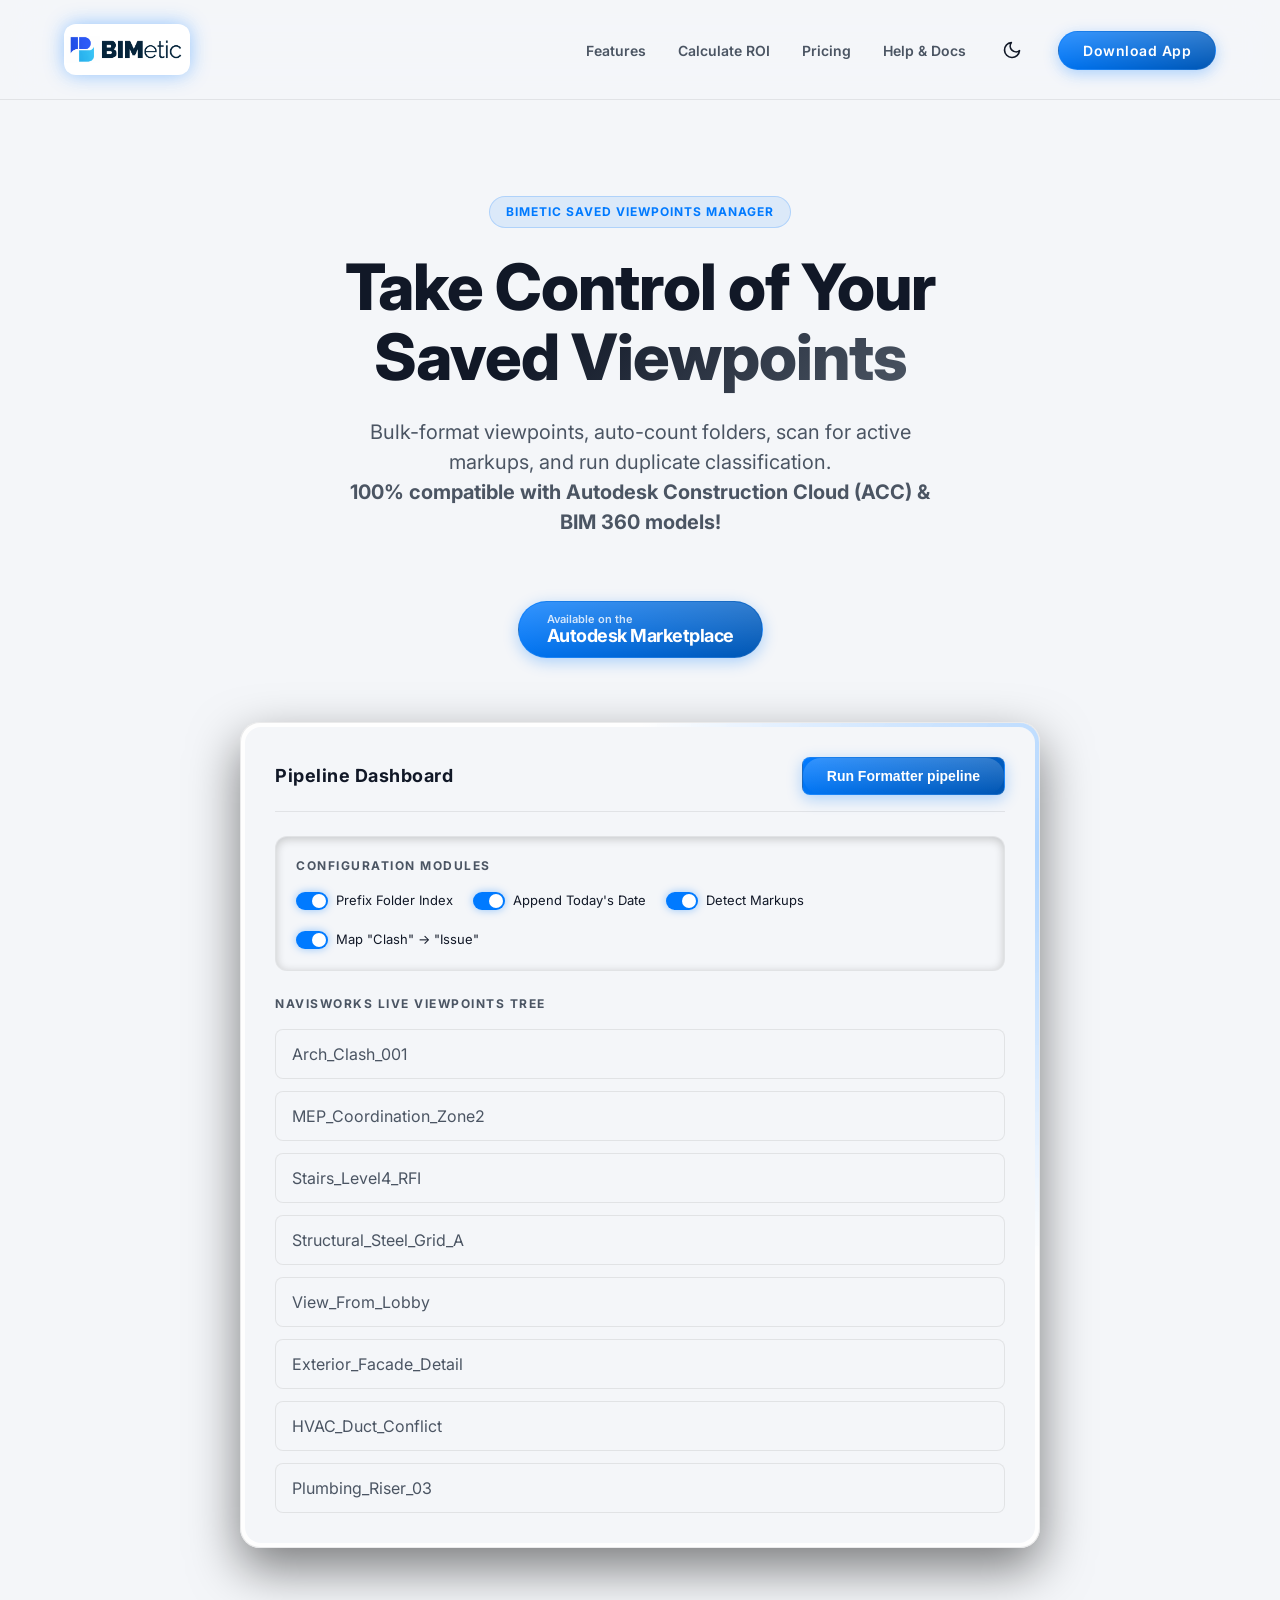
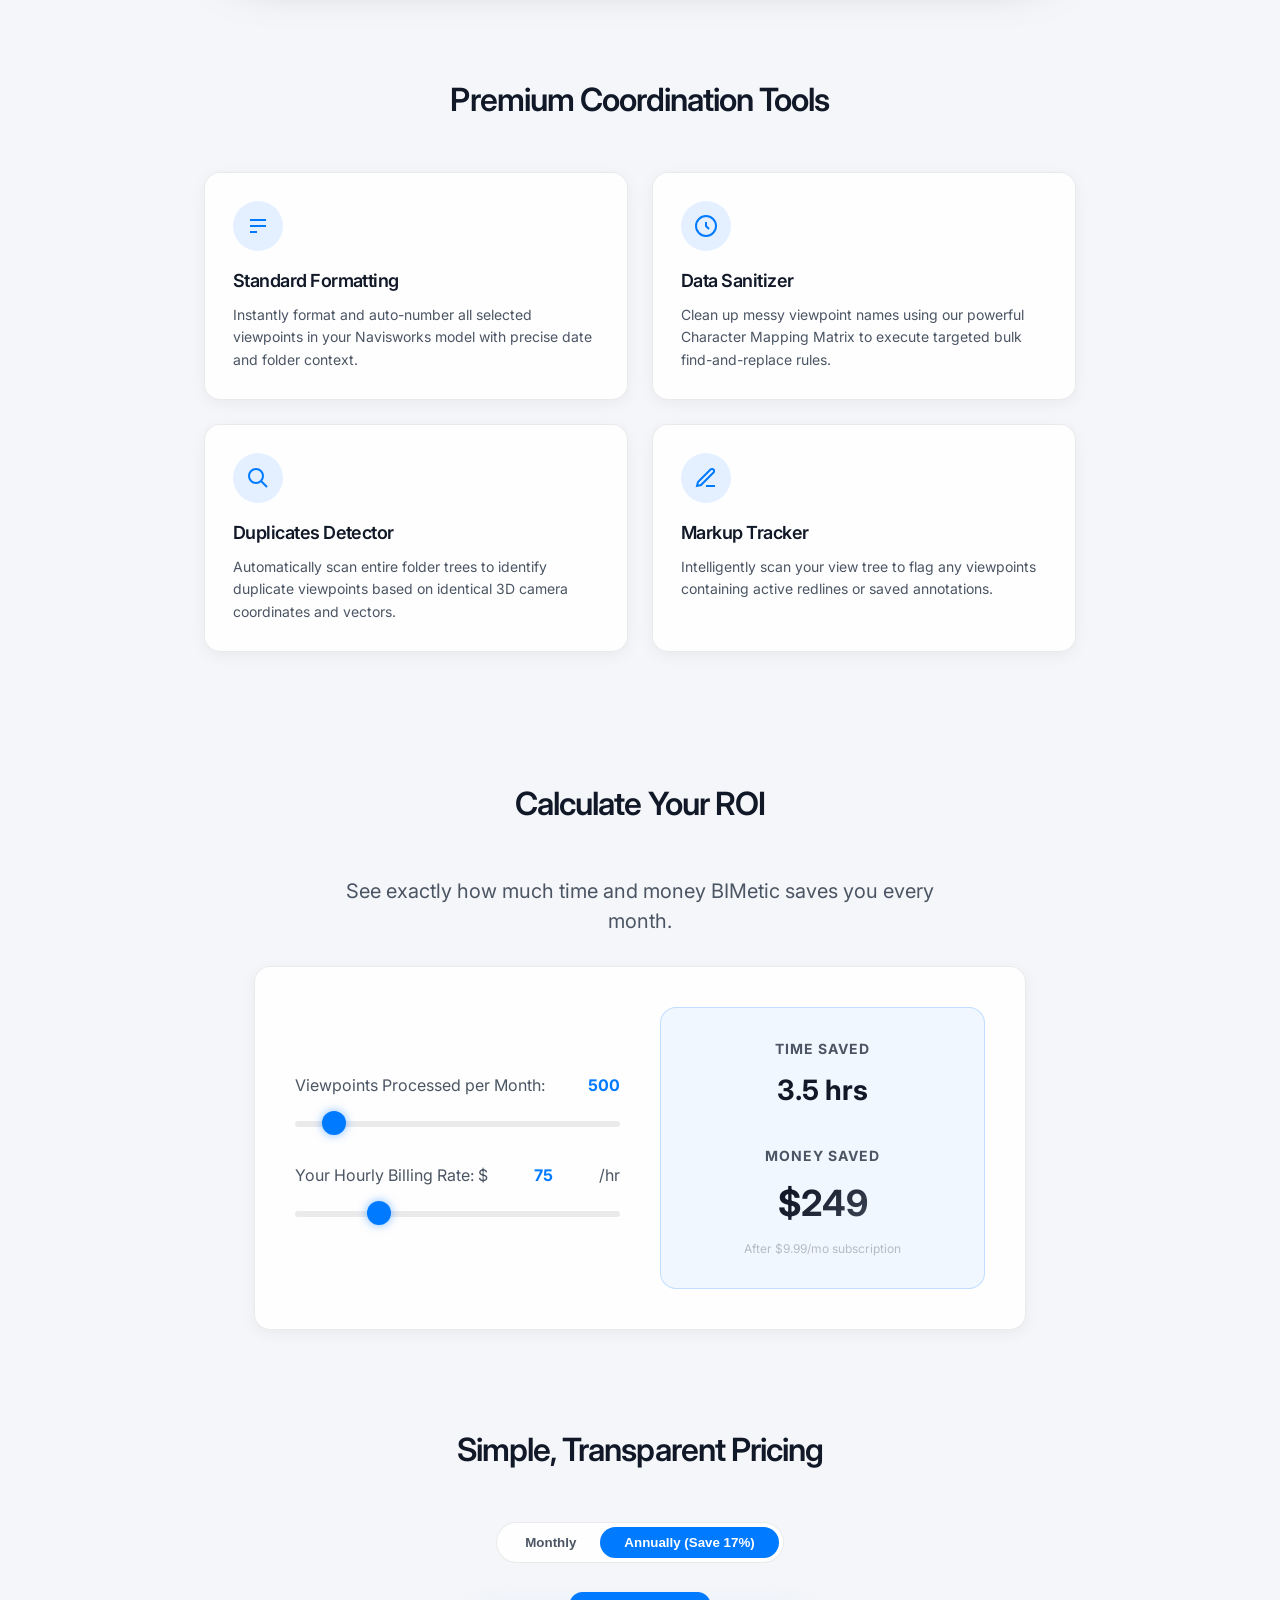
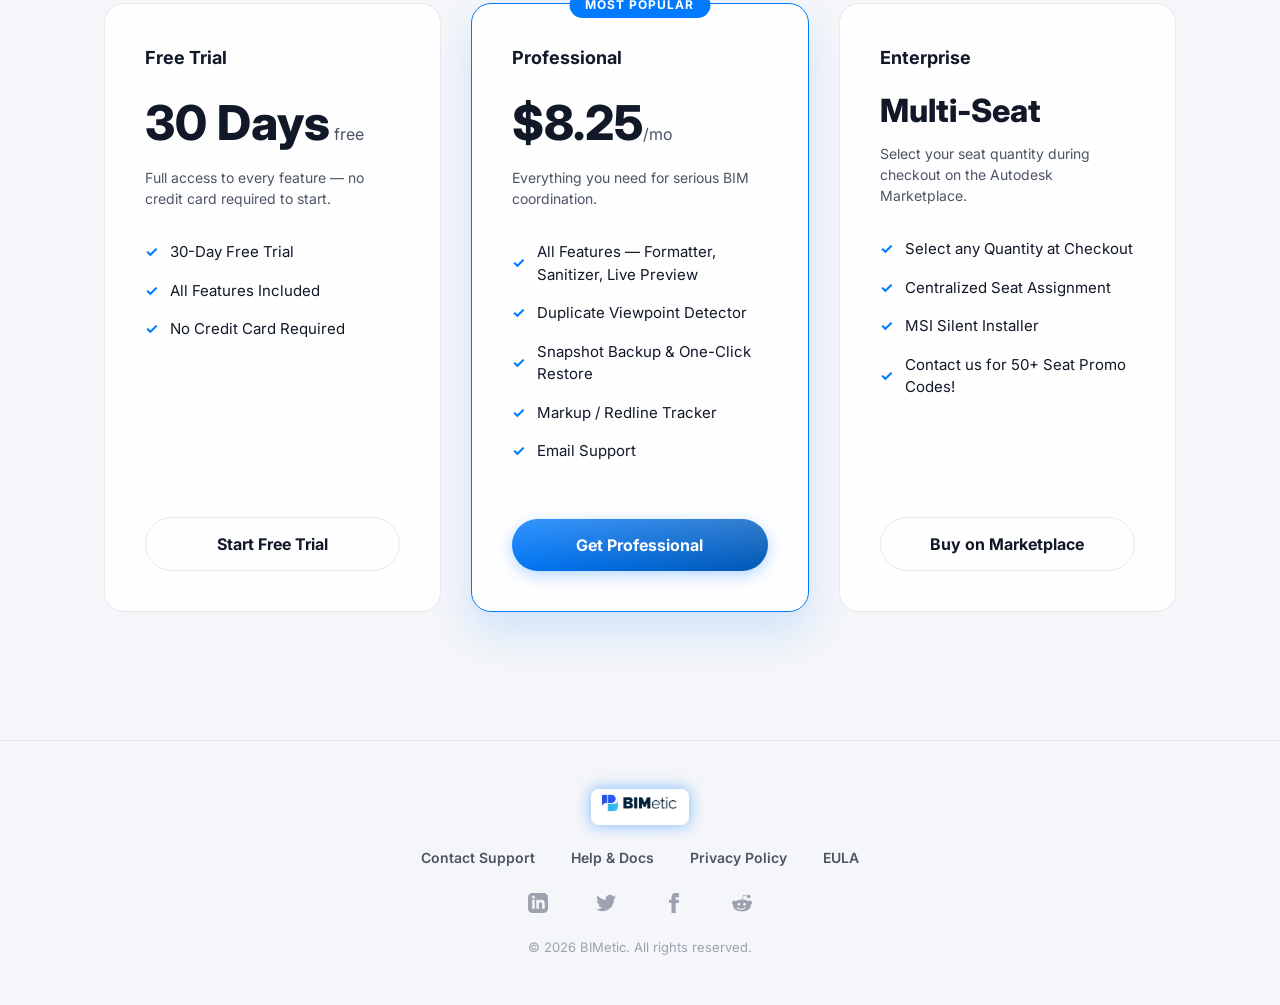
==== commit 41100469: "Add files via upload" ====
--- a/index.html
+++ b/index.html
@@ -163,7 +163,7 @@
                 <div class="roi-stat">
                     <h4>Money Saved</h4>
                     <div class="roi-number highlight" id="roi-money" style="font-size: 36px; font-weight: bold; margin: 10px 0;">$46</div>
-                    <div class="roi-disclaimer" style="font-size: 12px; color: var(--text-muted);">After $8/mo subscription</div>
+                    <div class="roi-disclaimer" style="font-size: 12px; color: var(--text-muted);">After $9.99/mo subscription</div>
                 </div>
             </div>
         </div>
@@ -176,21 +176,21 @@
         <div class="pricing-toggle animate-on-scroll">
             <div class="toggle-bg">
                 <button class="toggle-btn" id="btn-monthly">Monthly</button>
-                <button class="toggle-btn active" id="btn-annual">Annually (Save 20%)</button>
+                <button class="toggle-btn active" id="btn-annual">Annually (Save 17%)</button>
             </div>
         </div>
 
         <div class="pricing-grid">
-            <!-- Basic Tier -->
+            <!-- Free Trial Card -->
             <div class="pricing-card animate-on-scroll">
-                <div class="pricing-tier">Starter</div>
-                <div class="pricing-price" id="price-starter">$0<span>/mo</span></div>
-                <p class="pricing-desc">Perfect for evaluating the tool on a single machine.</p>
+                <div class="pricing-tier">Free Trial</div>
+                <div class="pricing-price" id="price-starter">30 Days<span style="font-size:16px;"> free</span></div>
+                <p class="pricing-desc">Full access to every feature — no credit card required to start.</p>
                 
                 <ul class="pricing-features">
-                    <li>14-Day Free Trial</li>
-                    <li>Basic Bulk Formatting</li>
-                    <li>Community Support</li>
+                    <li>30-Day Free Trial</li>
+                    <li>All Features Included</li>
+                    <li>No Credit Card Required</li>
                 </ul>
                 <a href="https://apps.autodesk.com/" class="btn-price btn-price-outline" target="_blank" onclick="plausible('Starter Tier Click')" style="text-align: center; display: block; text-decoration: none;">Start Free Trial</a>
             </div>
@@ -199,13 +199,14 @@
             <div class="pricing-card popular animate-on-scroll">
                 <div class="popular-badge">MOST POPULAR</div>
                 <div class="pricing-tier">Professional</div>
-                <div class="pricing-price" id="price-pro">$8<span>/mo</span></div>
+                <div class="pricing-price" id="price-pro">$8.25<span>/mo</span></div>
                 <p class="pricing-desc">Everything you need for serious BIM coordination.</p>
                 
                 <ul class="pricing-features">
-                    <li>All Advanced Features</li>
-                    <li>Duplicate View Detection</li>
-                    <li>Auto-Counting Engine</li>
+                    <li>All Features — Formatter, Sanitizer, Live Preview</li>
+                    <li>Duplicate Viewpoint Detector</li>
+                    <li>Snapshot Backup & One-Click Restore</li>
+                    <li>Markup / Redline Tracker</li>
                     <li>Email Support</li>
                 </ul>
                 <a href="https://apps.autodesk.com/" class="btn-price btn-price-primary" target="_blank" onclick="plausible('Professional Tier Click')" style="text-align: center; display: block; text-decoration: none;">Get Professional</a>
--- a/styles.css
+++ b/styles.css
@@ -856,3 +856,94 @@
 .docs-section ul {
     margin-left: 20px;
 }
+
+/* Mobile Responsiveness */
+@media (max-width: 768px) {
+    /* Navbar & Hamburger */
+    .hamburger {
+        display: flex;
+        cursor: pointer;
+        z-index: 1000;
+    }
+    .nav-links {
+        display: none;
+        position: absolute;
+        top: 70px;
+        left: 0;
+        right: 0;
+        background: var(--nav-bg);
+        flex-direction: column;
+        padding: 20px;
+        box-shadow: 0 10px 20px rgba(0,0,0,0.1);
+        text-align: center;
+        border-bottom: 1px solid var(--border-color);
+        backdrop-filter: blur(24px);
+        -webkit-backdrop-filter: blur(24px);
+    }
+    .nav-links.active {
+        display: flex;
+    }
+    
+    /* Hero Section */
+    .hero {
+        padding: 6rem 5% 4rem;
+    }
+    .hero-title {
+        font-size: 38px;
+    }
+    .hero-subtitle {
+        font-size: 16px;
+    }
+    
+    /* Live Preview Dashboard */
+    .demo-header {
+        flex-direction: column;
+        align-items: flex-start;
+        gap: 16px;
+    }
+    .demo-header button {
+        width: 100%;
+        margin-top: 10px !important;
+    }
+    .config-toggle {
+        width: 100%;
+    }
+    .demo-new {
+        font-size: 12px;
+    }
+    .demo-old {
+        font-size: 12px;
+    }
+    
+    /* Pricing */
+    .pricing-toggle {
+        flex-direction: column;
+        align-items: center;
+    }
+    .pricing-card {
+        margin-bottom: 24px;
+    }
+    
+    /* ROI */
+    .roi-container {
+        flex-direction: column;
+    }
+    .roi-sliders {
+        border-right: none;
+        border-bottom: 1px solid var(--border-color);
+        padding-right: 0;
+        padding-bottom: 30px;
+        margin-bottom: 30px;
+    }
+    
+    /* Footer */
+    .footer div {
+        display: flex;
+        flex-direction: column;
+        gap: 16px;
+    }
+    .footer a {
+        margin: 0;
+    }
+}
+
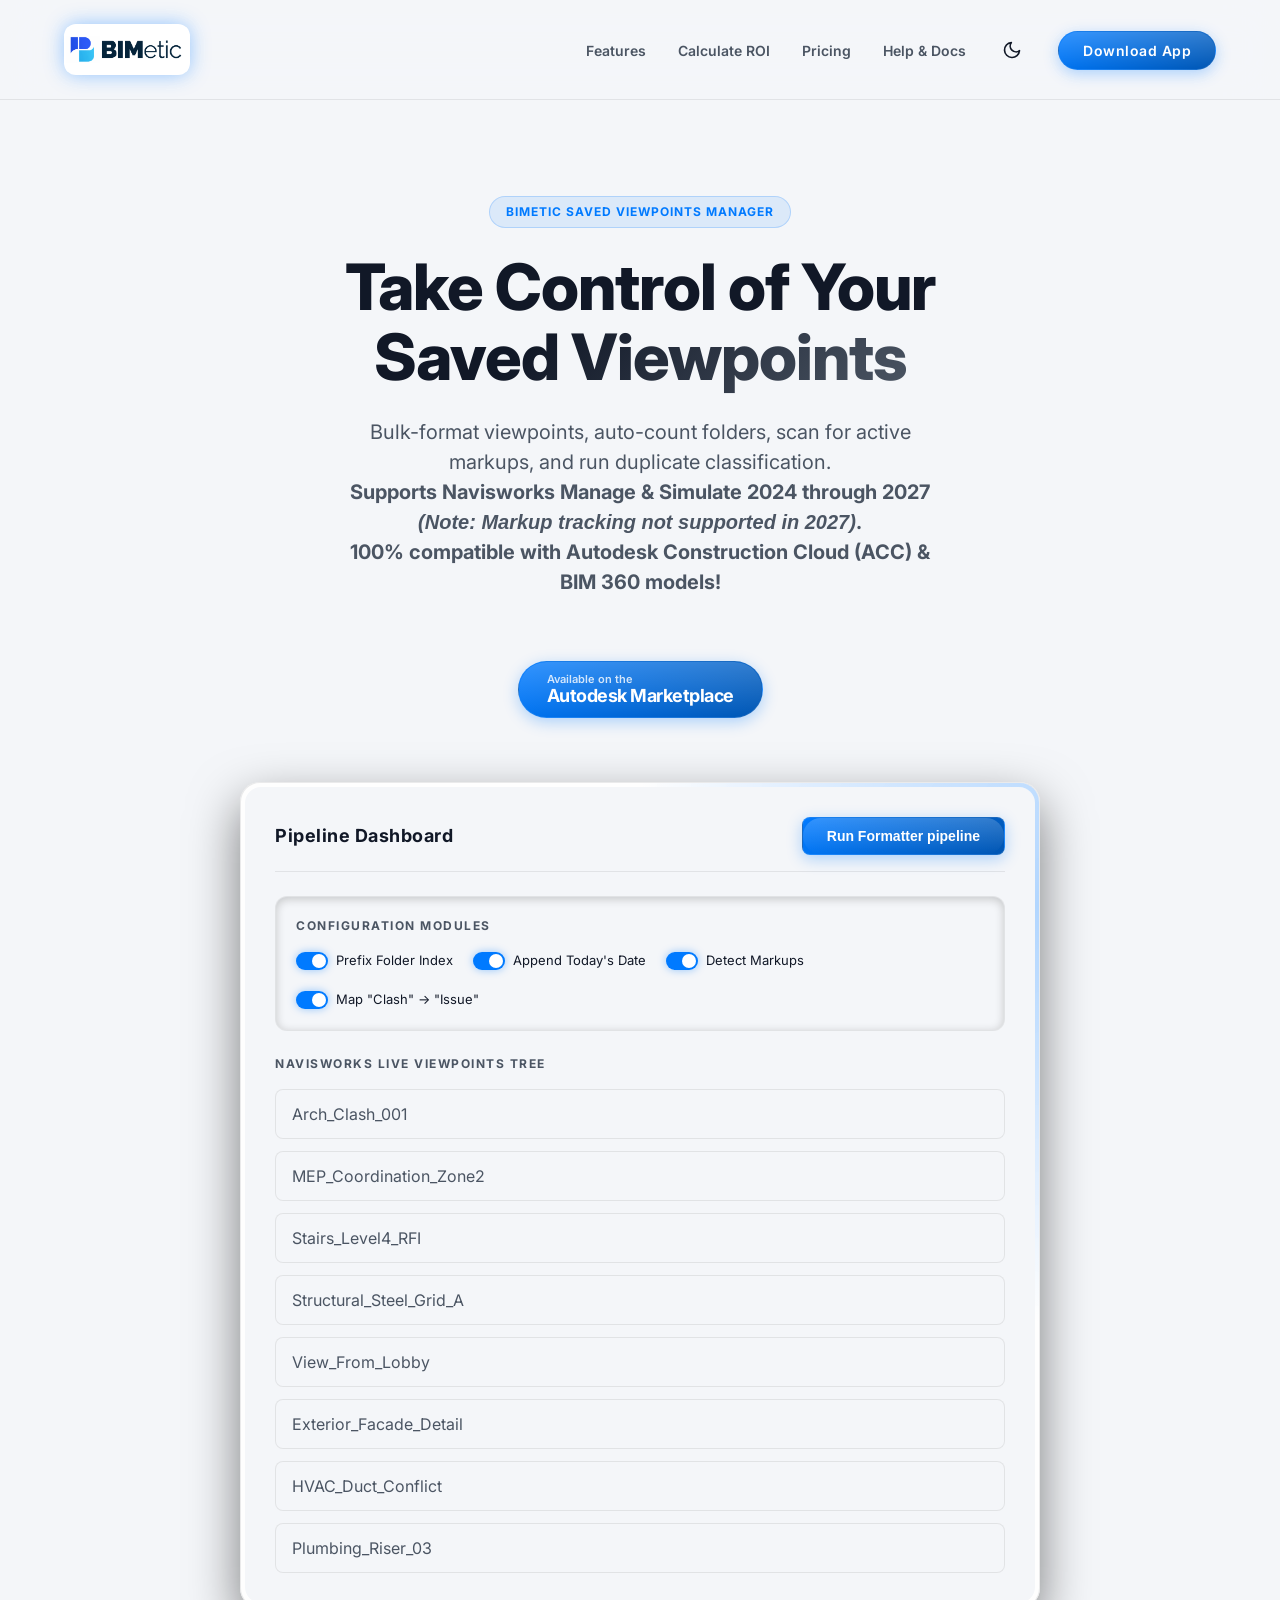
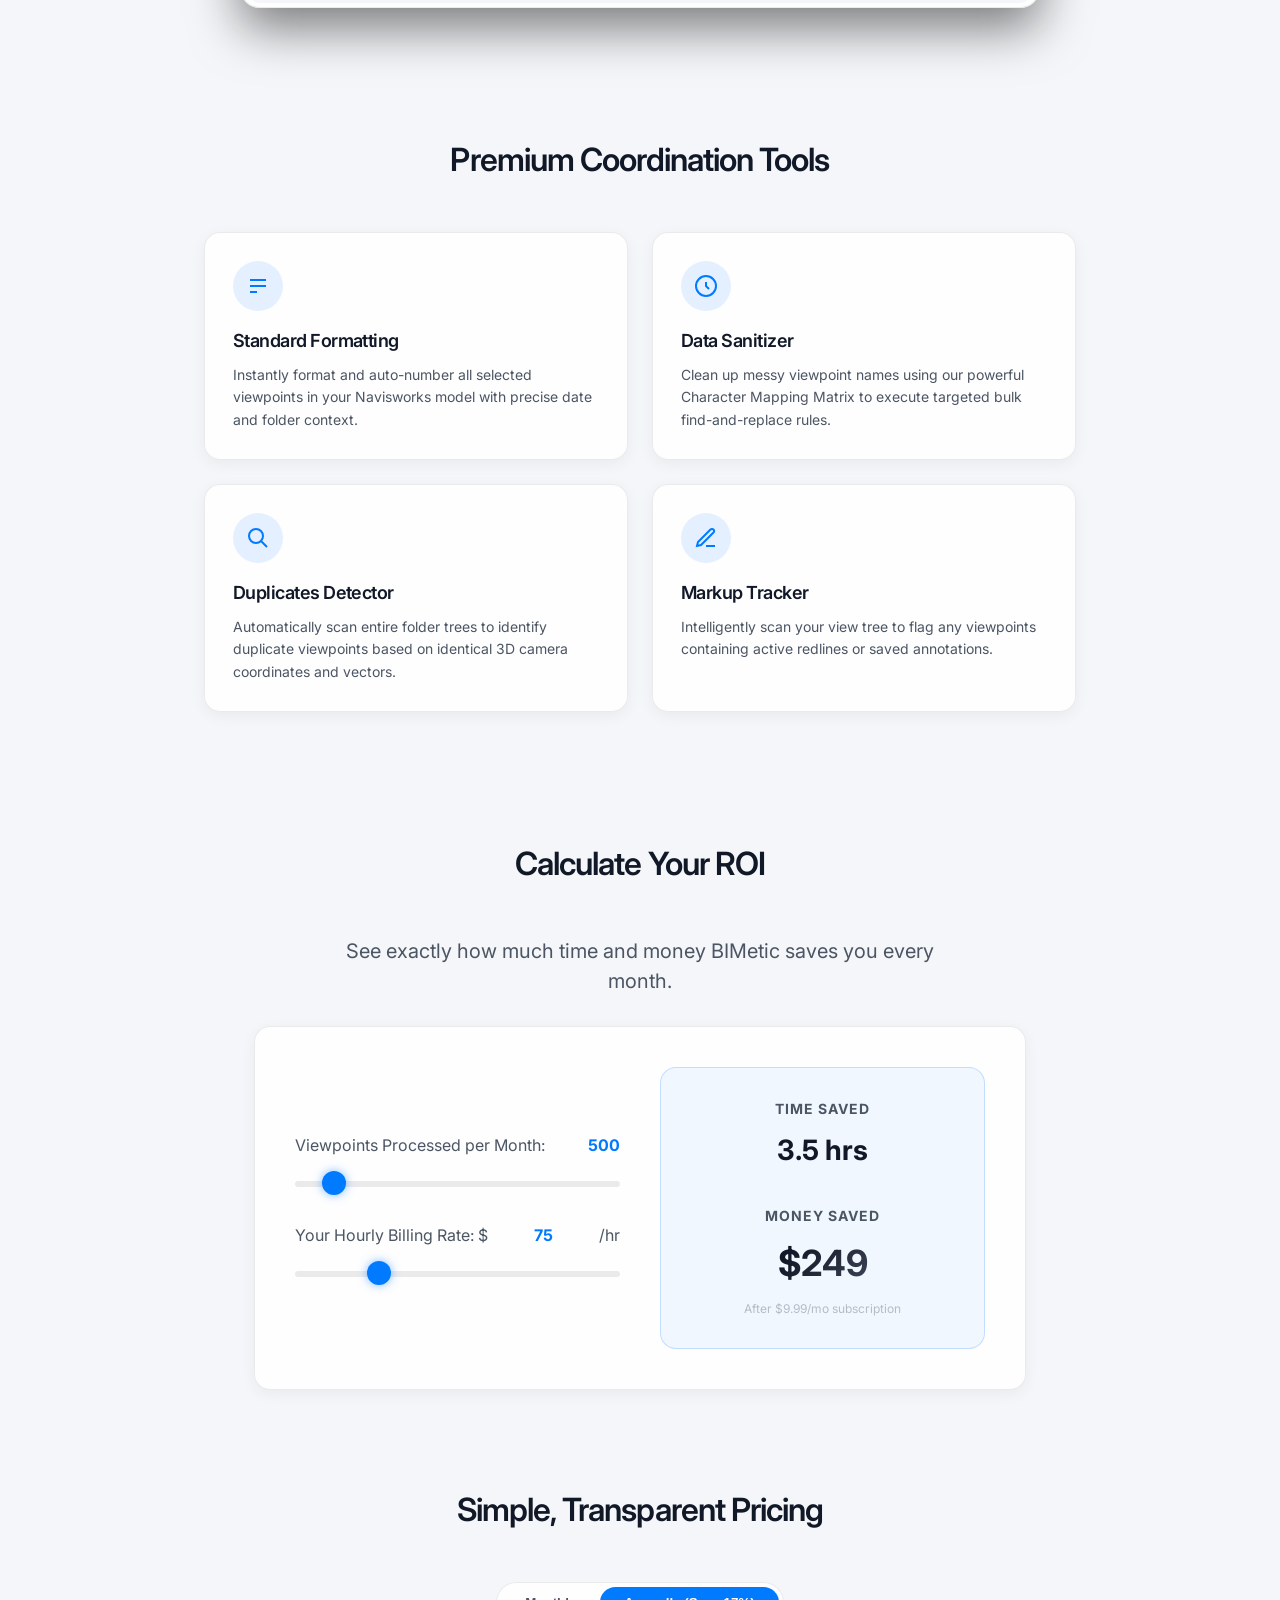
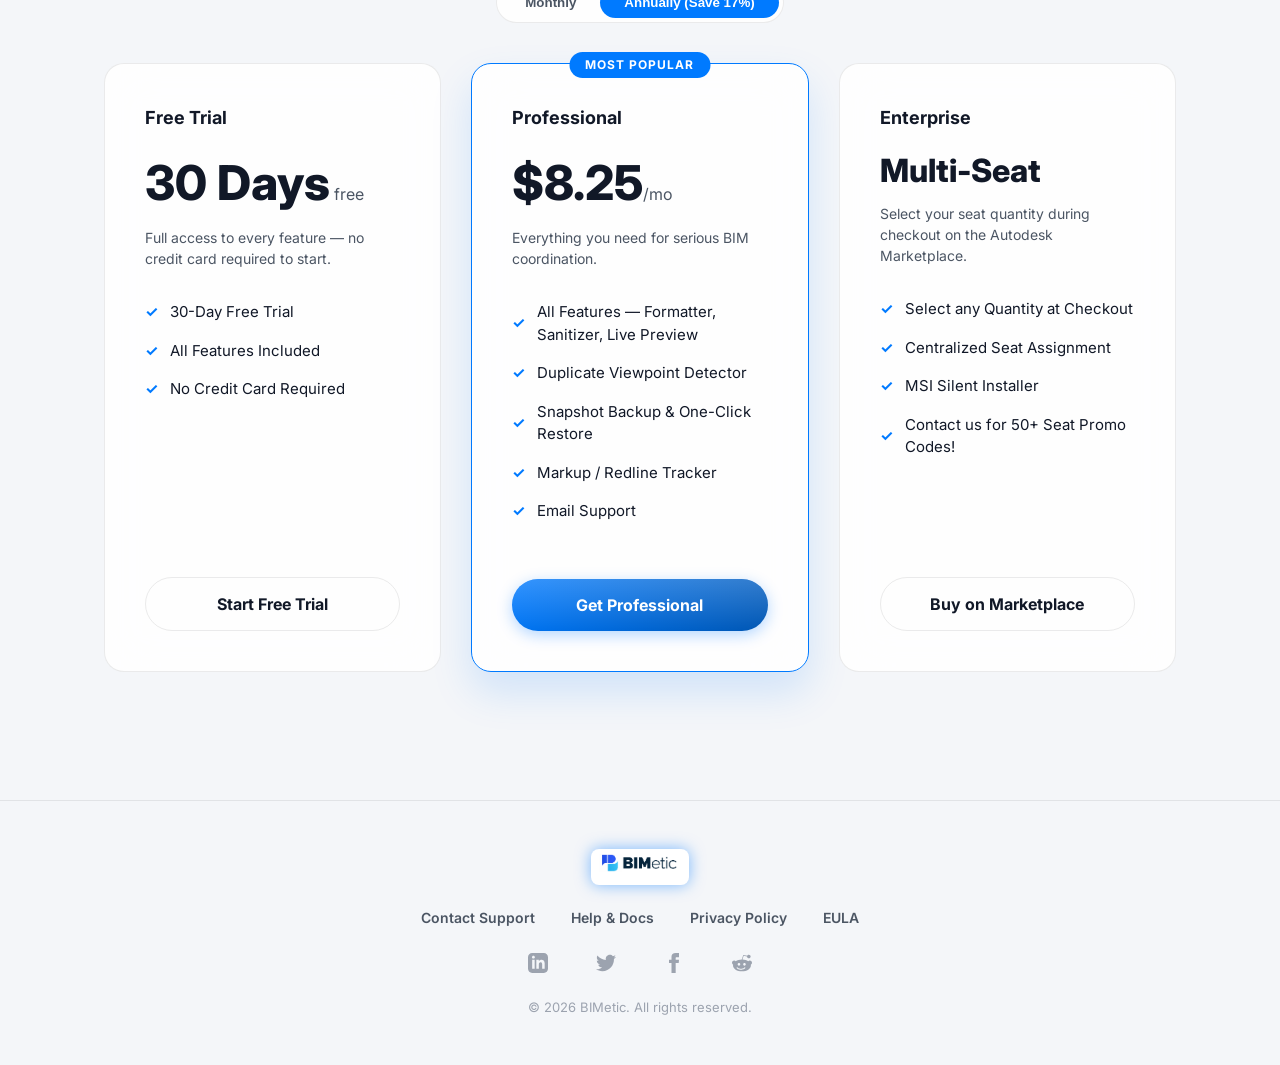
==== commit d35fed66: "Add files via upload" ====
--- a/index.html
+++ b/index.html
@@ -49,7 +49,7 @@
     <section class="hero">
         <div class="badge">BIMETIC SAVED VIEWPOINTS MANAGER</div>
         <h1>Take Control of Your <br><span class="highlight">Saved Viewpoints</span></h1>
-        <p class="subtitle">Bulk-format viewpoints, auto-count folders, scan for active markups, and run duplicate classification.<br><strong>100% compatible with Autodesk Construction Cloud (ACC) &amp; BIM 360 models!</strong></p>
+        <p class="subtitle">Bulk-format viewpoints, auto-count folders, scan for active markups, and run duplicate classification.<br><strong>Supports Navisworks Manage & Simulate 2024 through 2027 <em>(Note: Markup tracking not supported in 2027)</em>.<br>100% compatible with Autodesk Construction Cloud (ACC) &amp; BIM 360 models!</strong></p>
         <a href="https://apps.autodesk.com/" class="btn-hero" target="_blank">
             <div style="display:flex; flex-direction:column; text-align:left;">
                 <span style="font-size:11px; opacity:0.8; line-height:1; margin-bottom: 2px;">Available on the</span>
--- a/styles.css
+++ b/styles.css
@@ -946,4 +946,54 @@
         margin: 0;
     }
 }
-
+
+/* Contact Form Styles */
+.contact-form {
+    background: var(--bg-card);
+    border: 1px solid var(--border-color);
+    border-radius: 16px;
+    padding: 40px;
+    backdrop-filter: blur(24px);
+    -webkit-backdrop-filter: blur(24px);
+    text-align: left;
+    box-shadow: 0 10px 30px rgba(0,0,0,0.05);
+}
+
+.form-group {
+    margin-bottom: 24px;
+}
+
+.form-group label {
+    display: block;
+    margin-bottom: 8px;
+    color: var(--text-primary);
+    font-weight: 600;
+    font-size: 14px;
+}
+
+.form-control {
+    width: 100%;
+    padding: 14px 16px;
+    background: rgba(0,0,0,0.03);
+    border: 1px solid var(--border-color);
+    border-radius: 8px;
+    color: var(--text-primary);
+    font-family: inherit;
+    font-size: 15px;
+    transition: var(--transition-smooth);
+}
+
+[data-theme="dark"] .form-control {
+    background: rgba(255,255,255,0.05);
+}
+
+.form-control:focus {
+    outline: none;
+    border-color: var(--primary-blue);
+    box-shadow: 0 0 0 3px rgba(0, 122, 255, 0.2);
+}
+
+textarea.form-control {
+    min-height: 120px;
+    resize: vertical;
+}
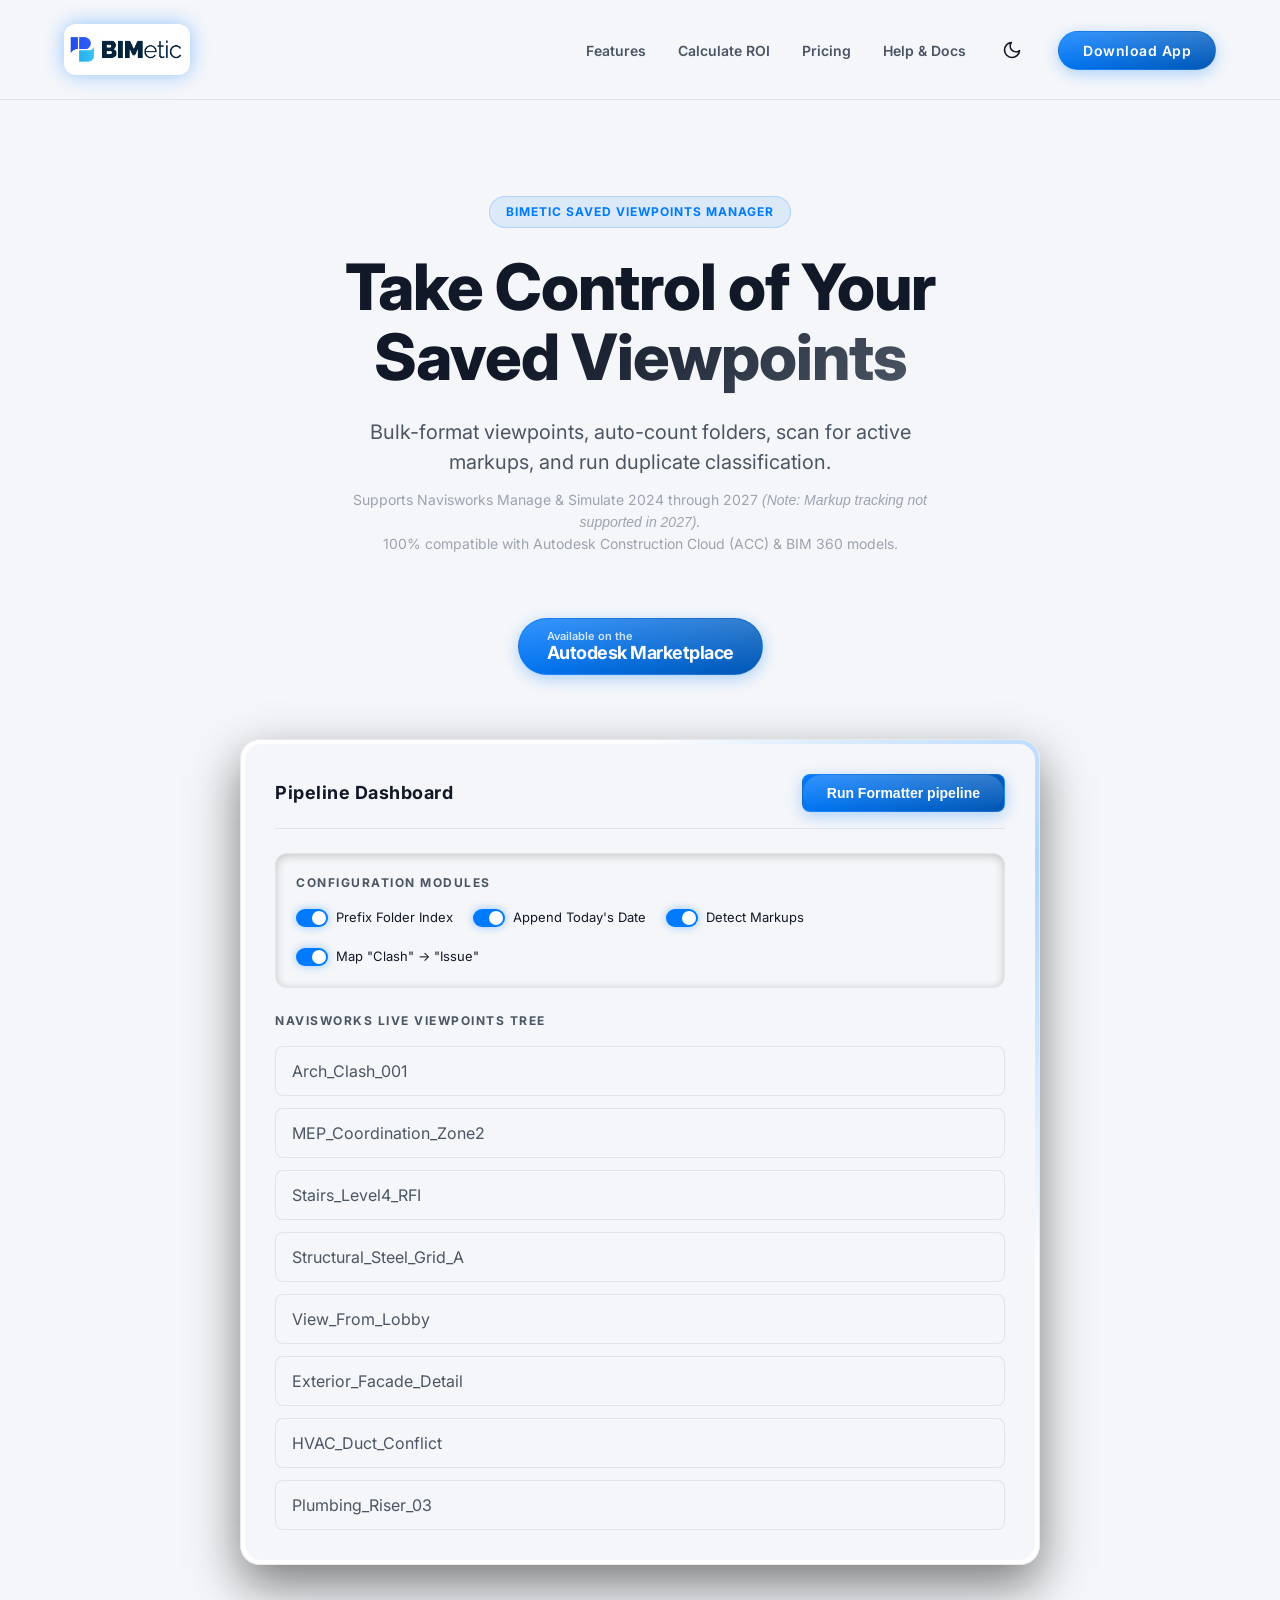
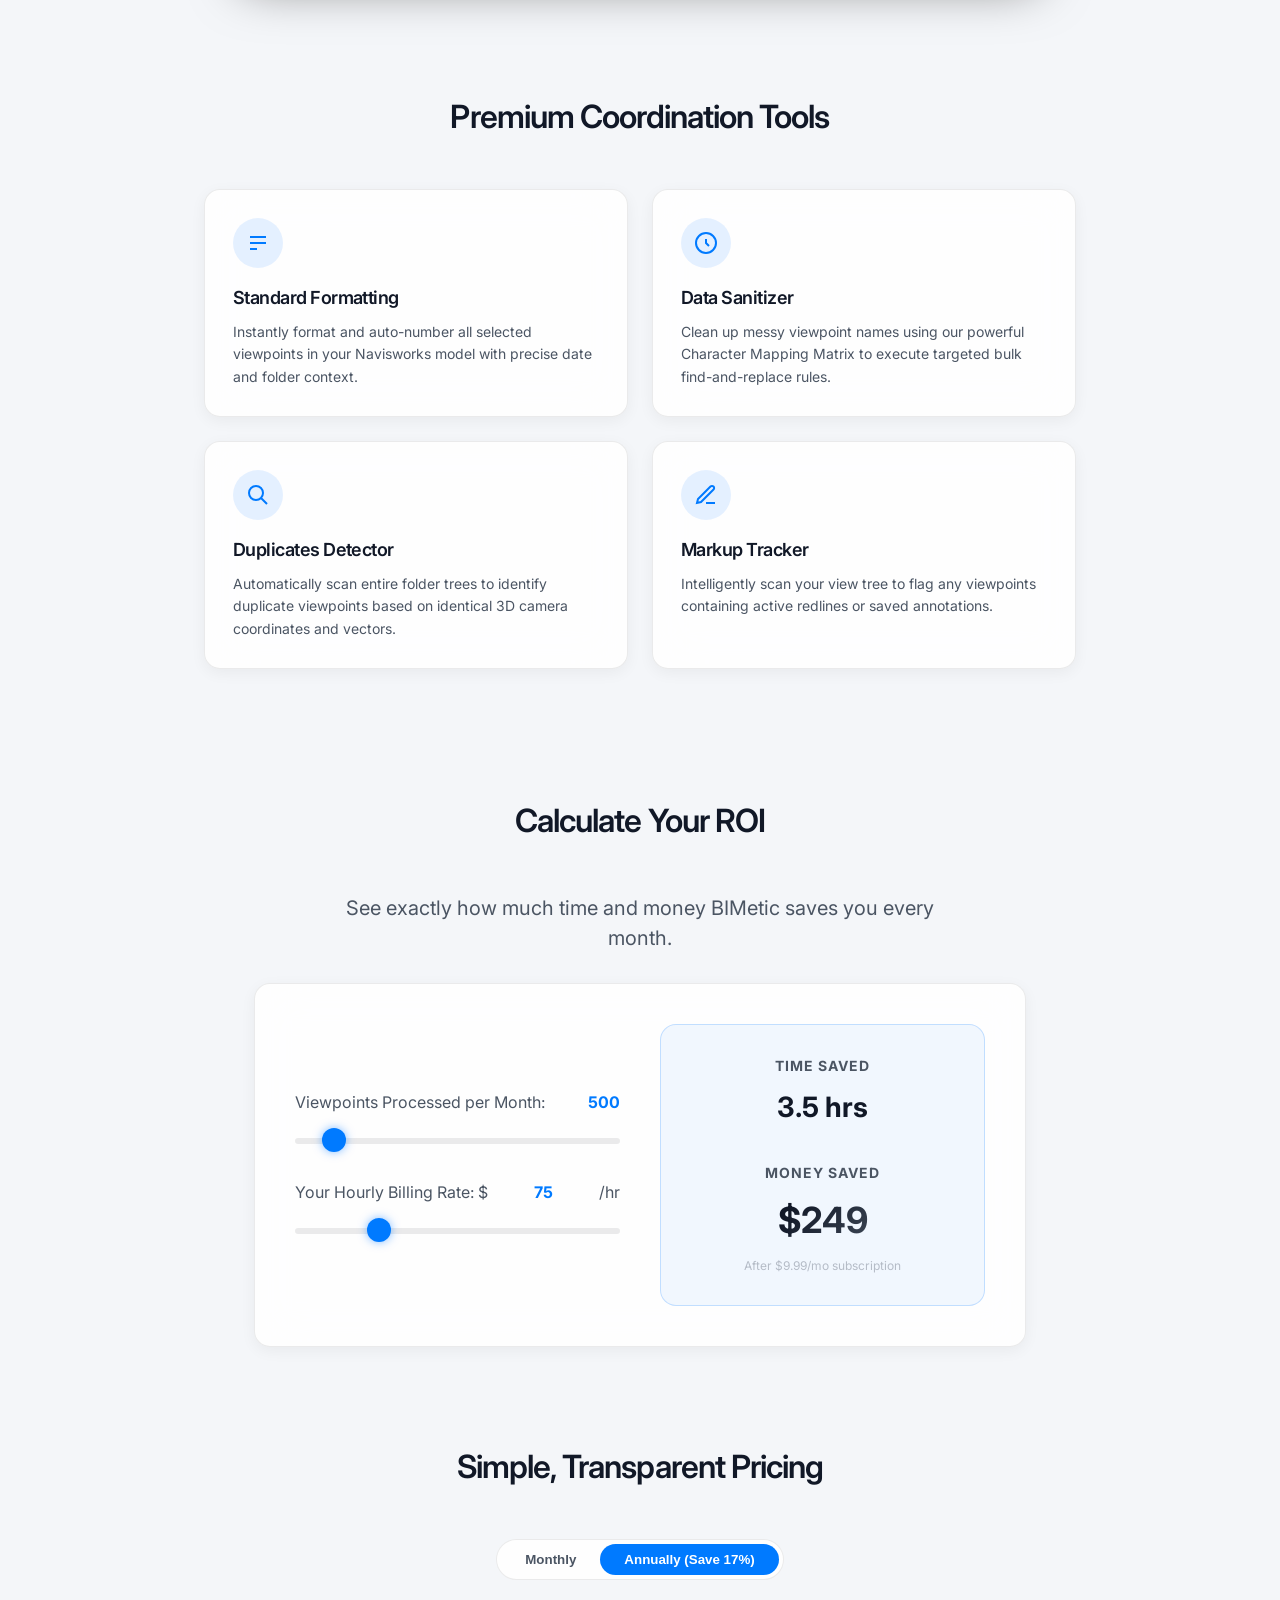
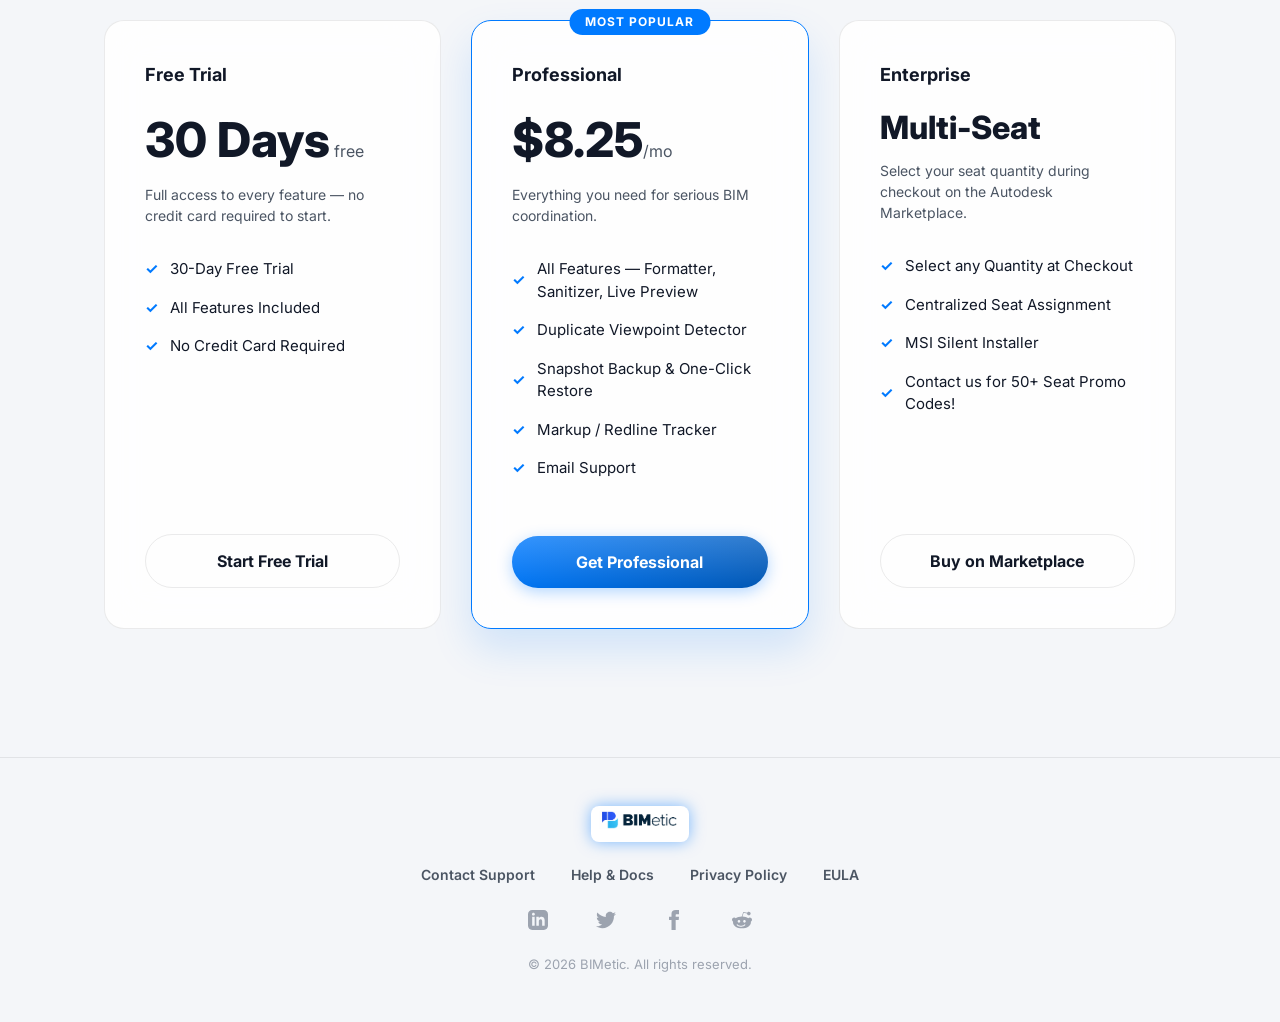
==== commit 17875ed7: "Add files via upload" ====
--- a/index.html
+++ b/index.html
@@ -49,7 +49,10 @@
     <section class="hero">
         <div class="badge">BIMETIC SAVED VIEWPOINTS MANAGER</div>
         <h1>Take Control of Your <br><span class="highlight">Saved Viewpoints</span></h1>
-        <p class="subtitle">Bulk-format viewpoints, auto-count folders, scan for active markups, and run duplicate classification.<br><strong>Supports Navisworks Manage & Simulate 2024 through 2027 <em>(Note: Markup tracking not supported in 2027)</em>.<br>100% compatible with Autodesk Construction Cloud (ACC) &amp; BIM 360 models!</strong></p>
+        <p class="subtitle">
+            Bulk-format viewpoints, auto-count folders, scan for active markups, and run duplicate classification.
+            <span style="display: block; font-size: 14px; color: var(--text-muted); margin-top: 12px; font-weight: normal; line-height: 1.5;">Supports Navisworks Manage & Simulate 2024 through 2027 <em>(Note: Markup tracking not supported in 2027)</em>.<br>100% compatible with Autodesk Construction Cloud (ACC) &amp; BIM 360 models.</span>
+        </p>
         <a href="https://apps.autodesk.com/" class="btn-hero" target="_blank">
             <div style="display:flex; flex-direction:column; text-align:left;">
                 <span style="font-size:11px; opacity:0.8; line-height:1; margin-bottom: 2px;">Available on the</span>
